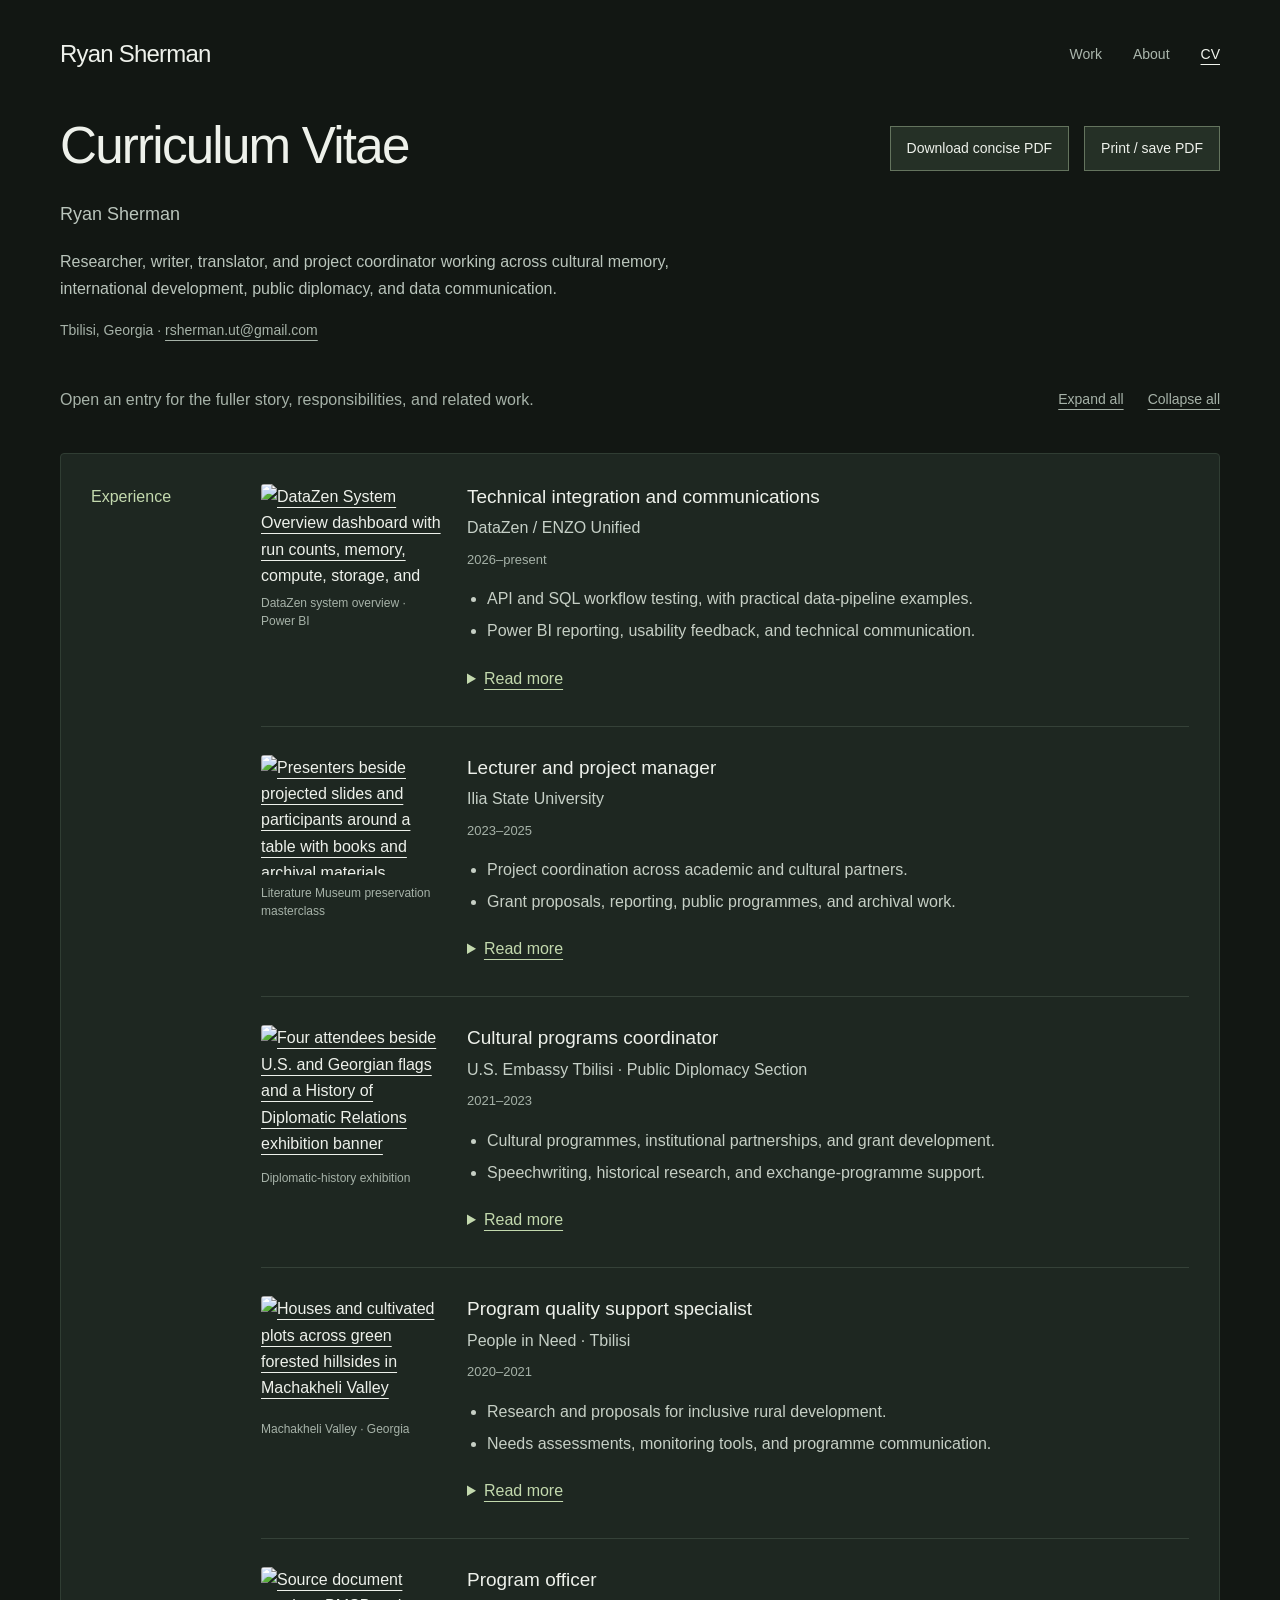
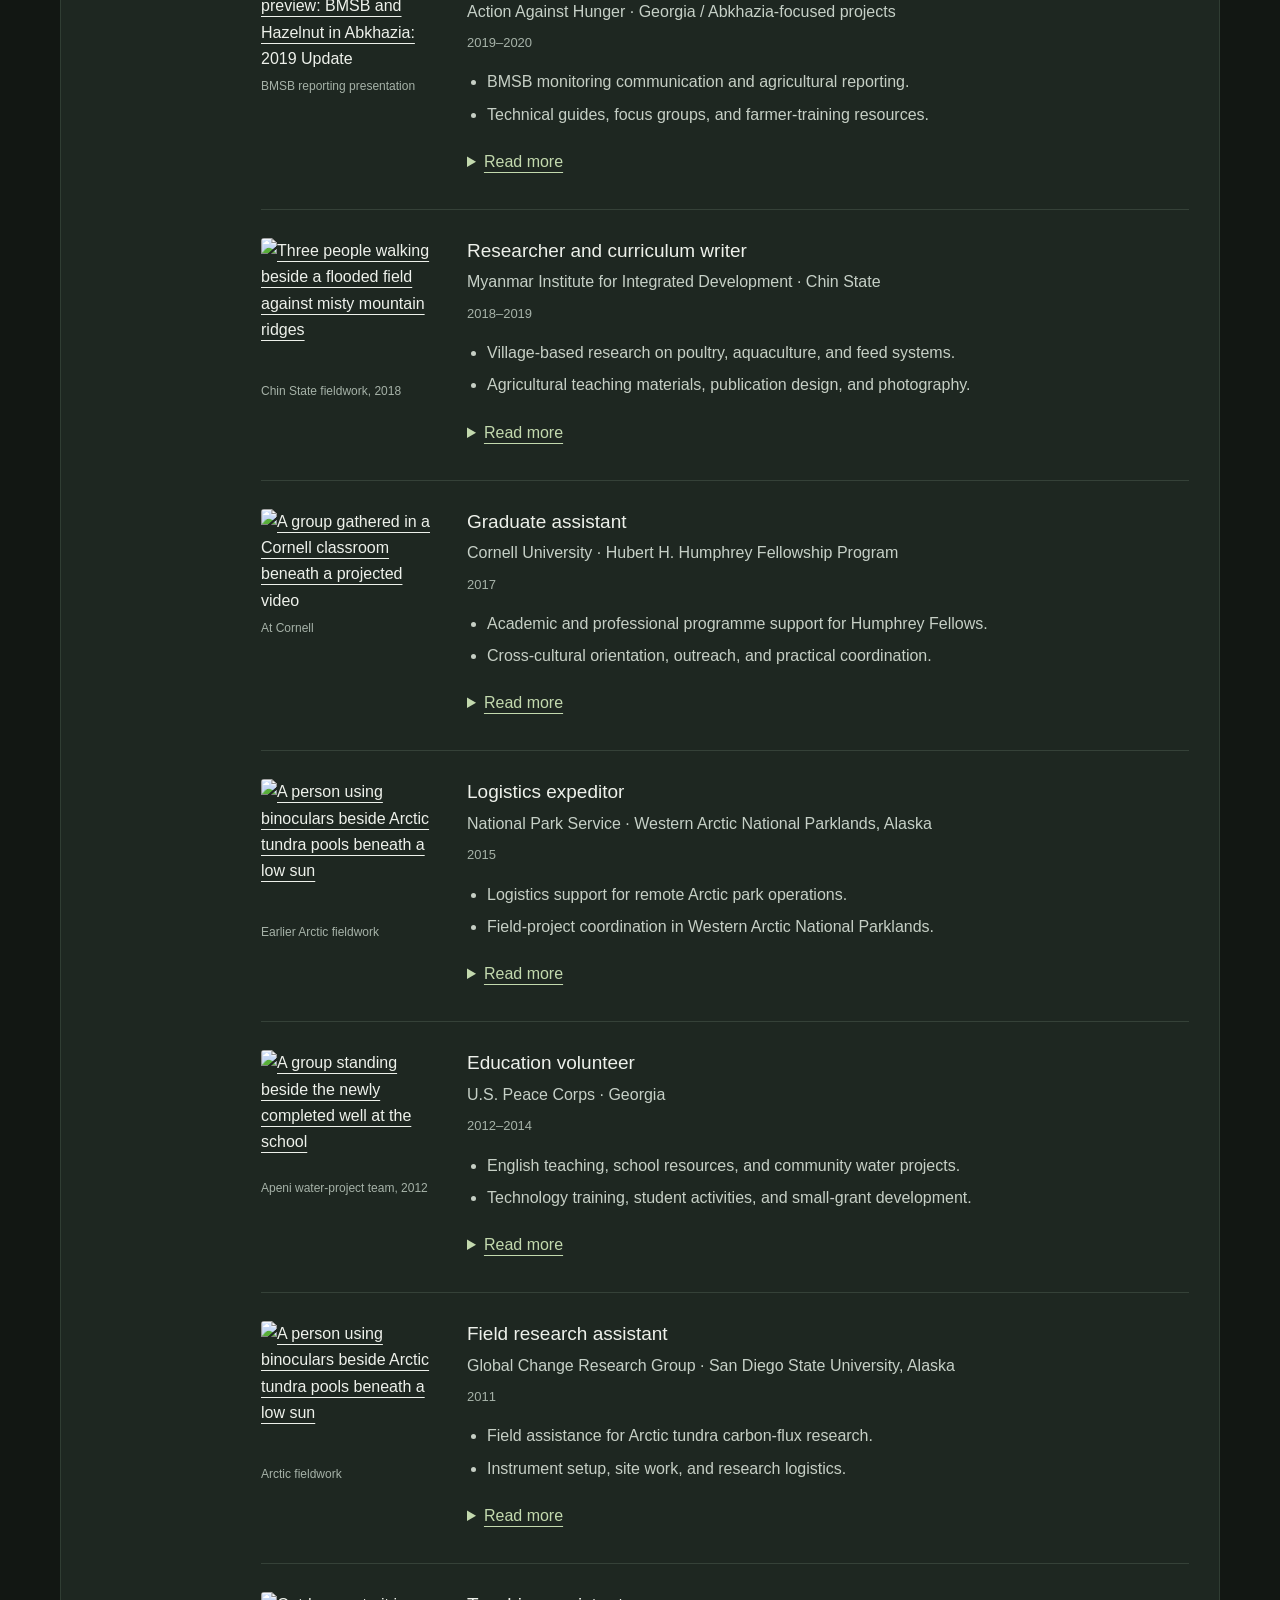
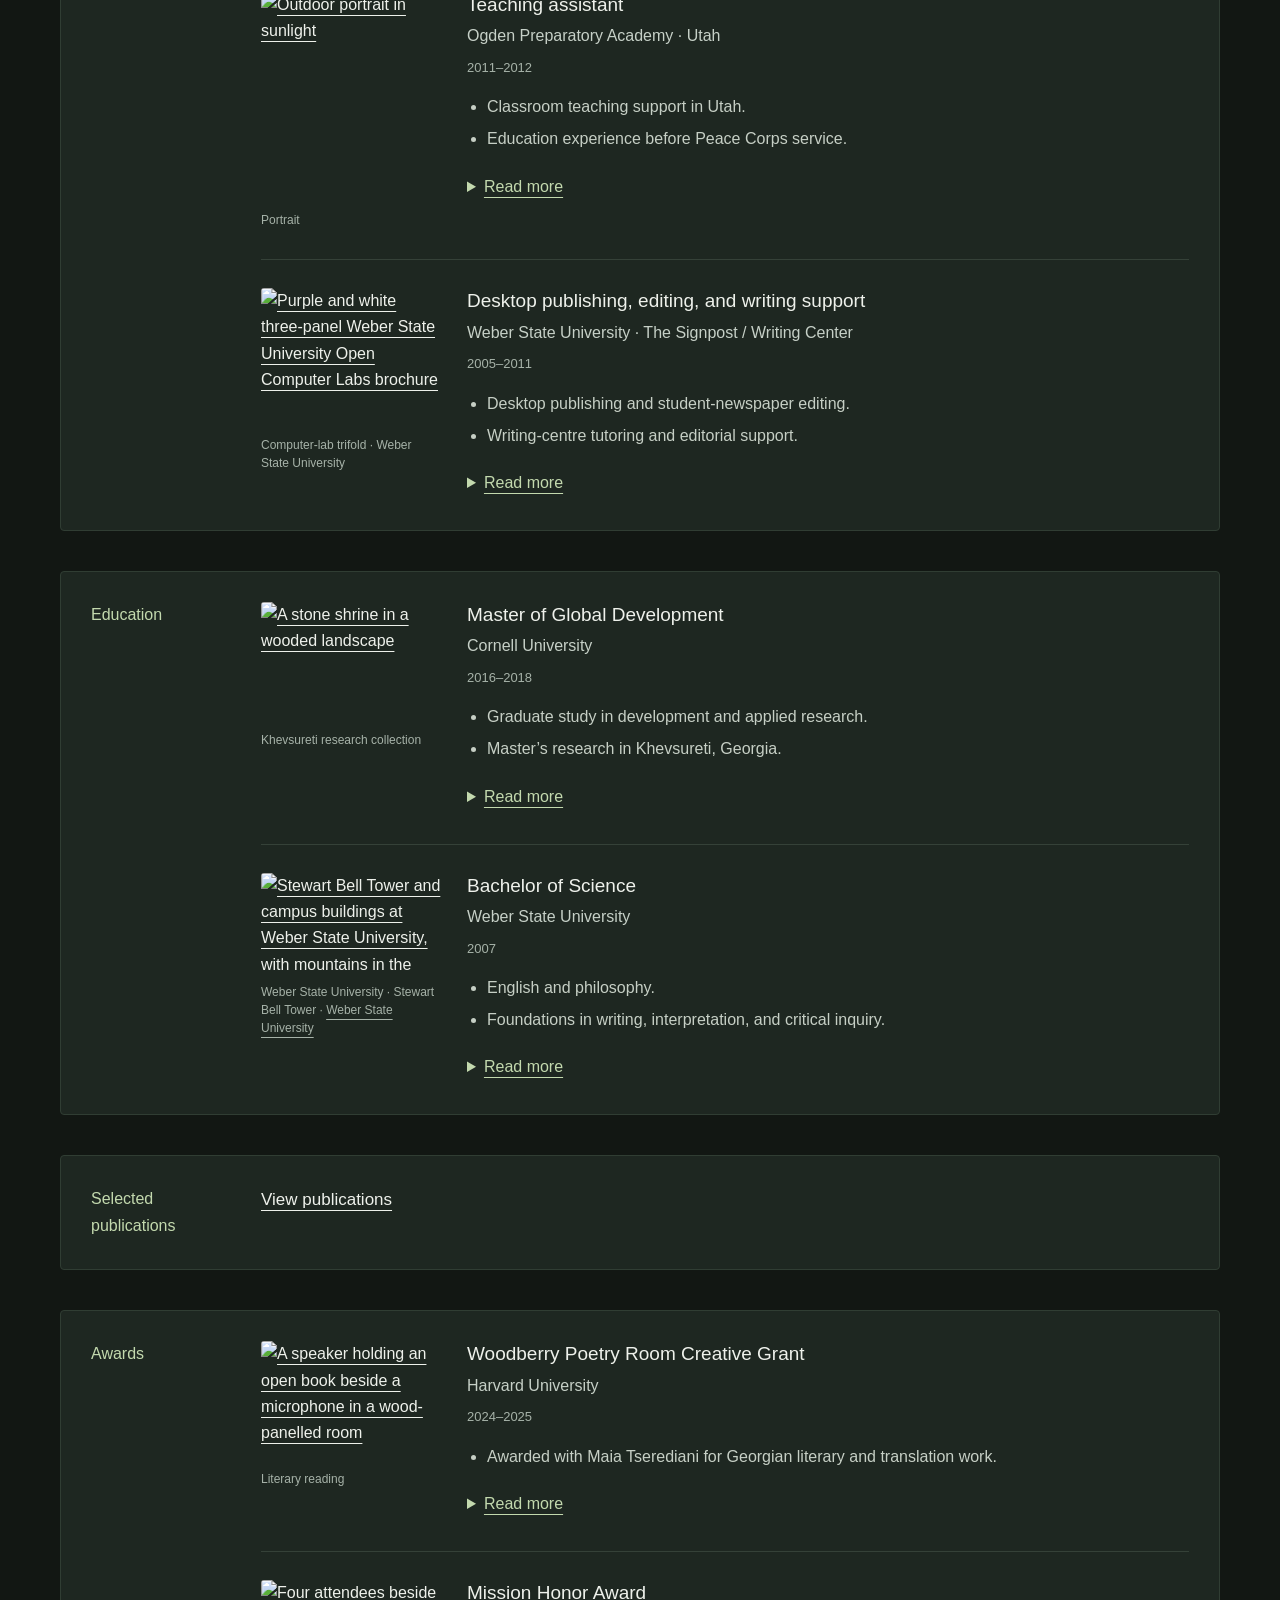
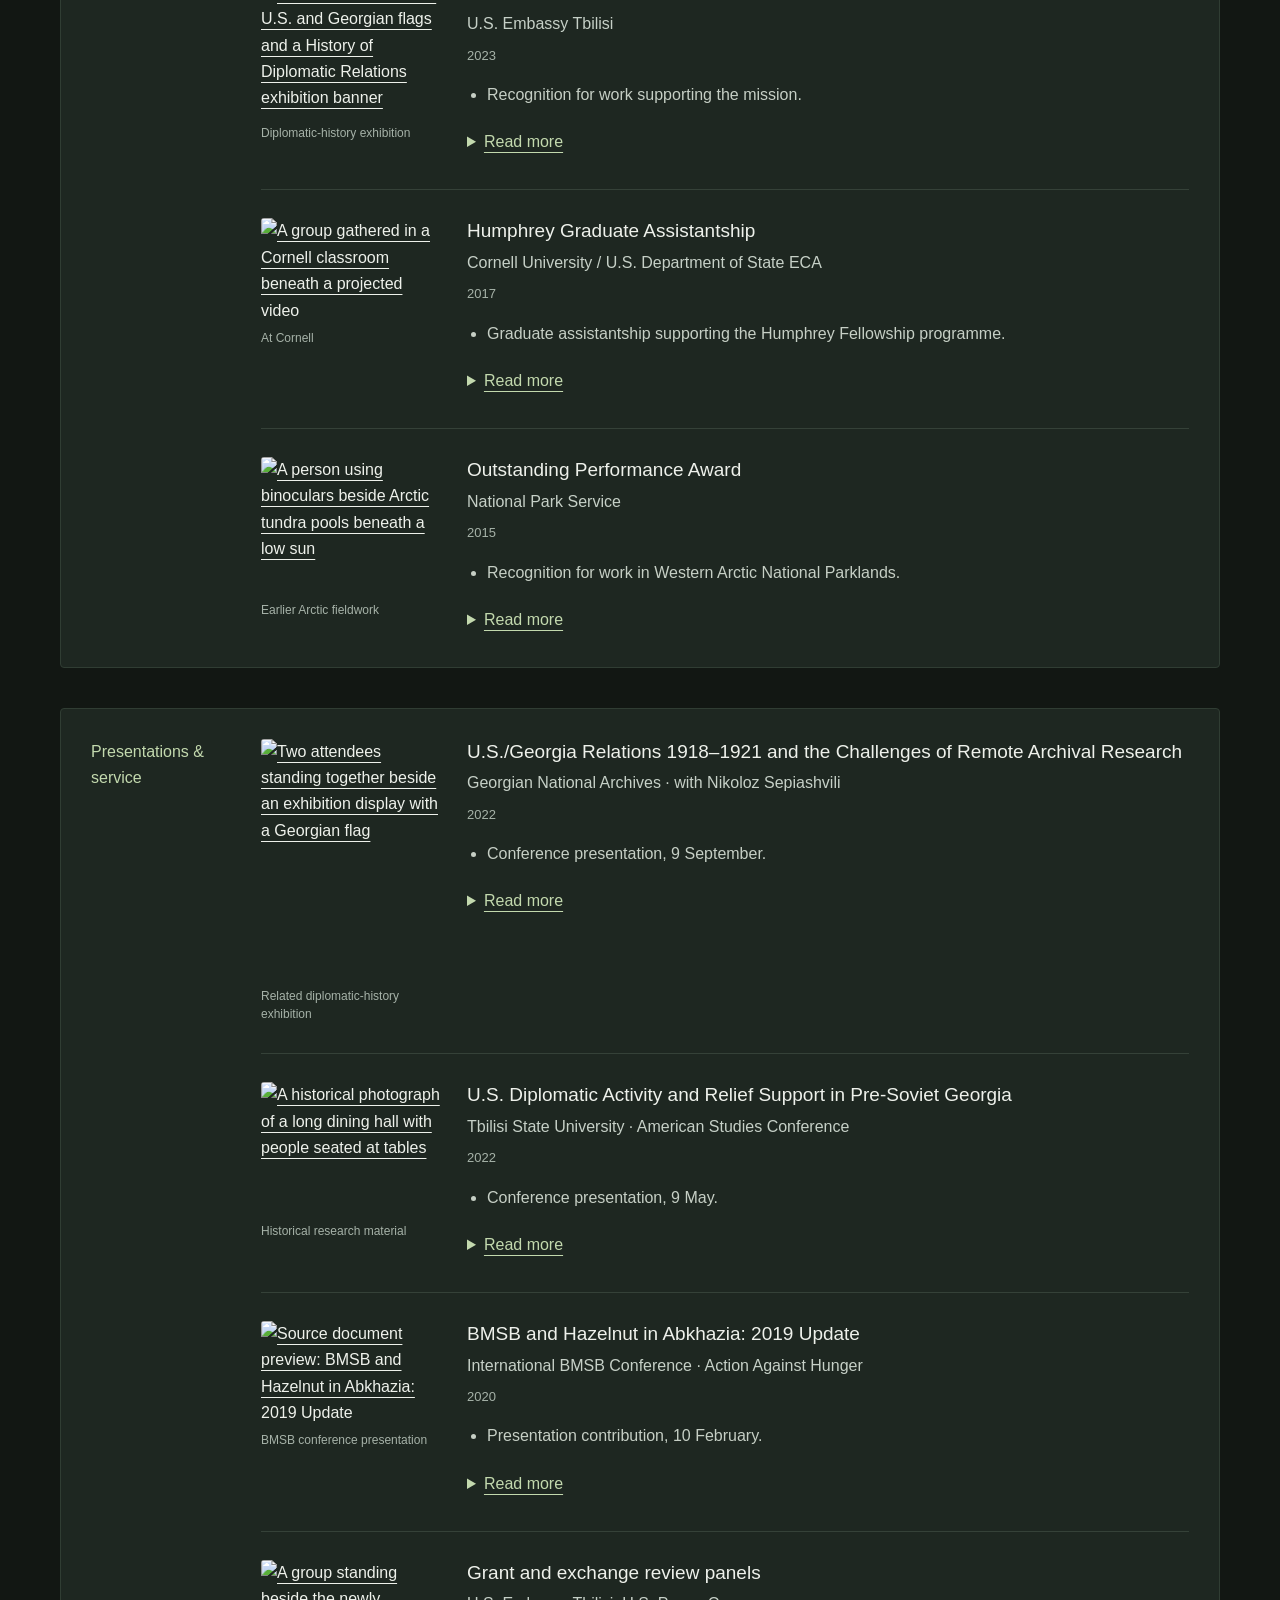
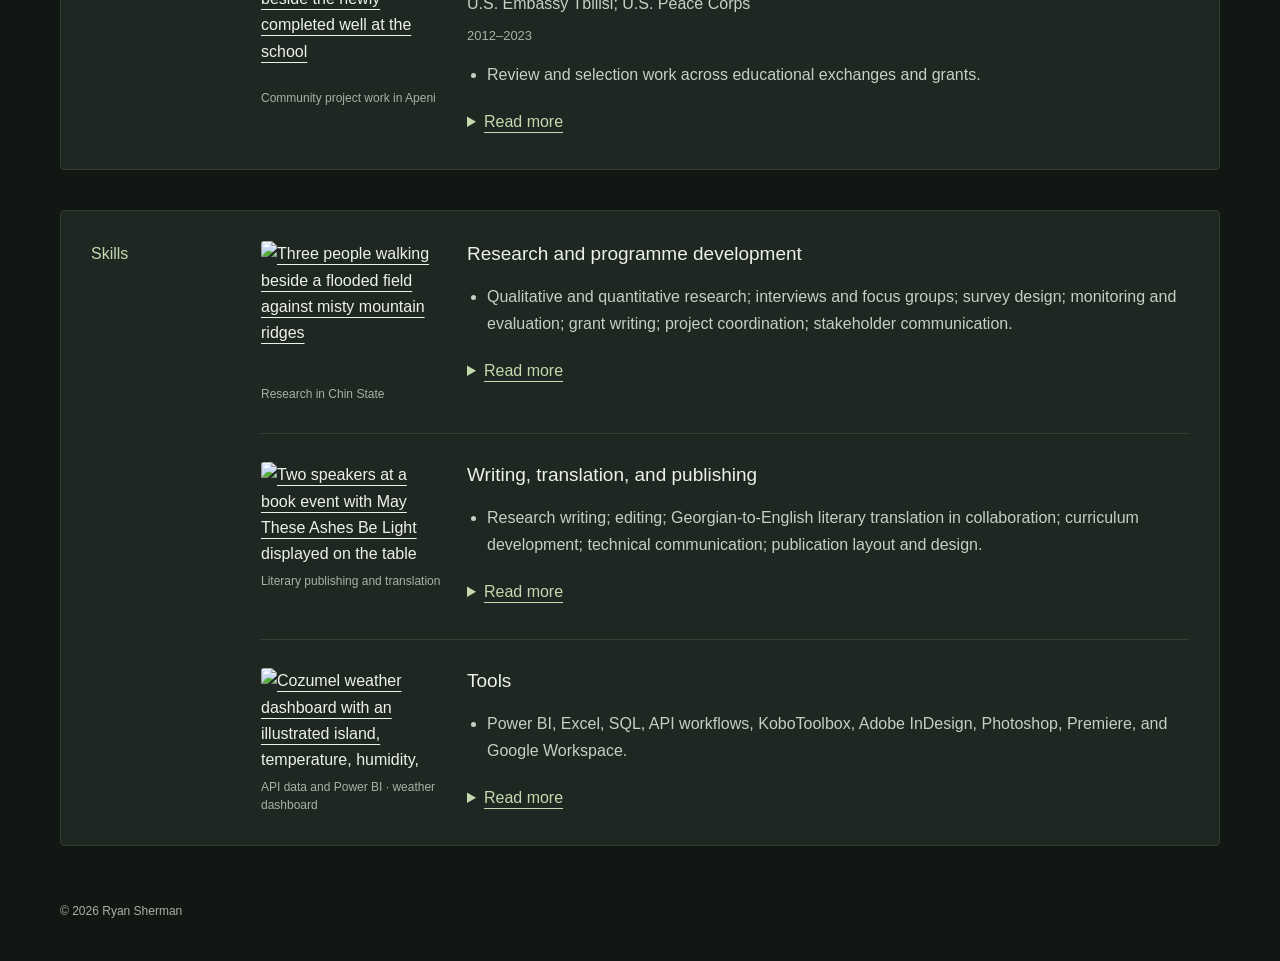
==== cv.html @ eade0110 "Publish Ryan Sherman portfolio pages" ====
<!doctype html>
<html lang="en">
<head>
  <meta charset="utf-8">
  <meta name="viewport" content="width=device-width, initial-scale=1">
  <meta name="description" content="Ryan Sherman — research, writing, translation, and projects across Alaska, Myanmar, and Georgia.">
  <meta name="theme-color" content="#121713">
  <title>CV — Ryan Sherman</title>
  <link rel="icon" href="assets/favicon.svg" type="image/svg+xml">
  <link rel="stylesheet" href="styles.css">
  <link rel="stylesheet" href="theme.css">
  <script defer src="content.js"></script>
  <script defer src="render.js"></script>
  <script defer src="cards.js"></script>
  <script defer src="app.js"></script>
</head>
<body data-page="cv">
  <a href="#main" class="skip-link">Skip to content</a>
  <header class="site-header shell">
    <a href="index.html" class="site-name" data-name>Ryan Sherman</a>
    <nav class="site-nav" aria-label="Main navigation">
      <a href="index.html" data-nav="work">Work</a>
      <a href="about.html" data-nav="about">About</a>
      <a href="cv.html" data-nav="cv" aria-current="page">CV</a>
    </nav>
  </header>
  <main id="main" class="shell" tabindex="-1"><div class="cv-heading"><header class="page-head"><h1>Curriculum Vitae</h1><p class="page-intro">Ryan Sherman</p><p class="cv-summary">Researcher, writer, translator, and project coordinator working across cultural memory, international development, public diplomacy, and data communication.</p><div class="cv-contact">Tbilisi, Georgia · <a href="mailto:rsherman.ut@gmail.com">rsherman.ut@gmail.com</a></div></header><div class="cv-actions"><a href="files/ryan-sherman-cv.pdf" download class="outline-button">Download concise PDF</a><button type="button" class="outline-button" data-print>Print / save PDF</button></div></div><div class="cv-explore-tools"><p>Open an entry for the fuller story, responsibilities, and related work.</p><div class="text-links"><button type="button" class="plain-button" data-cv-expand>Expand all</button><button type="button" class="plain-button" data-cv-collapse>Collapse all</button></div><span class="sr-only" id="cv-expansion-status" role="status"></span></div><div class="cv-content"><section class="cv-section"><h2>Experience</h2><div><article class="cv-entry cv-entry-illustrated"><figure class="cv-entry-media"><a href="assets/photos/datazen-system-overview-1600.jpg" target="_blank" rel="noopener noreferrer" aria-label="View image: DataZen System Overview dashboard with run counts, memory, compute, storage, and pipeline performance"><img src="assets/photos/datazen-system-overview-1600.jpg" srcset="assets/photos/datazen-system-overview-640.jpg 640w, assets/photos/datazen-system-overview-1600.jpg 1600w" sizes="(max-width: 640px) 96px, 180px" alt="DataZen System Overview dashboard with run counts, memory, compute, storage, and pipeline performance" width="1600" height="896" style="object-fit:contain;object-position:50% 50%" loading="lazy" decoding="async"></a><figcaption>DataZen system overview · Power BI</figcaption></figure><div class="cv-entry-copy"><h3>Technical integration and communications</h3><p class="cv-organization">DataZen / ENZO Unified</p><p class="cv-period">2026–present</p><ul class="cv-highlights"><li>API and SQL workflow testing, with practical data-pipeline examples.</li><li>Power BI reporting, usability feedback, and technical communication.</li></ul><details class="cv-details" id="cv-detail-0-0"><summary><span class="cv-read-more">Read more</span><span class="cv-read-less">Show less</span><span class="sr-only"> about Technical integration and communications at DataZen / ENZO Unified</span></summary><div class="cv-more"><p>I work at DataZen / ENZO Unified on the practical path from public data sources to useful reporting: testing workflows, preparing examples, and explaining how the product behaves.</p><p>My April 2026 work record documents HTTP/API connections, weather and World Bank data, nested JSON responses, SQL tables and views, and importing data into Power BI. A weather-advice example moved raw forecast responses into cleaner tables and user-facing recommendations.</p><p>The work also includes reviewing documentation, recording reproducible usability issues, suggesting beginner examples, and contributing product copy.</p><ul class="cv-detail-points"><li>Public-data API experiments and SQL transformations.</li><li>Documentation review and practical beginner examples.</li><li>Issue reporting, interface feedback, and Power BI design.</li></ul><div class="cv-related"><h4>Related projects</h4><ul><li><a href="project.html?id=datazen-workflows">DataZen workflows and technical communication</a></li></ul></div></div></details></div></article><article class="cv-entry cv-entry-illustrated"><figure class="cv-entry-media"><a href="assets/photos/work/litmuseum-masterclass-presentation-1600.jpg" target="_blank" rel="noopener noreferrer" aria-label="View image: Presenters beside projected slides and participants around a table with books and archival materials"><img src="assets/photos/work/litmuseum-masterclass-presentation-1600.jpg" srcset="assets/photos/work/litmuseum-masterclass-presentation-640.jpg 640w, assets/photos/work/litmuseum-masterclass-presentation-1600.jpg 1600w" sizes="(max-width: 640px) 96px, 180px" alt="Presenters beside projected slides and participants around a table with books and archival materials" width="1600" height="1067" style="object-fit:contain;object-position:50% 50%" loading="lazy" decoding="async"></a><figcaption>Literature Museum preservation masterclass</figcaption></figure><div class="cv-entry-copy"><h3>Lecturer and project manager</h3><p class="cv-organization">Ilia State University</p><p class="cv-period">2023–2025</p><ul class="cv-highlights"><li>Project coordination across academic and cultural partners.</li><li>Grant proposals, reporting, public programmes, and archival work.</li></ul><details class="cv-details" id="cv-detail-0-1"><summary><span class="cv-read-more">Read more</span><span class="cv-read-less">Show less</span><span class="sr-only"> about Lecturer and project manager at Ilia State University</span></summary><div class="cv-more"><p>My 2023–2025 project work at Ilia State University brought together research, cultural memory, and partnerships with Georgian organisations and Harvard University’s Davis Center.</p><p>I developed proposals, coordinated work with partners, and contributed to the Memory Project’s reporting. The November 2024 midterm narrative report names me among the reporting team alongside university colleagues.</p><p>In July 2024, I drafted a funding-reallocation statement and worked with Hans Gutbrod on the budget for a Wikimedia heritage component. My contribution supported the component’s development and planning, including a proposed curriculum and workshops.</p><p>A separate Blue Horns manuscript-preservation pilot combined condition assessment, archival storage, bilingual inventory work, training, and public engagement. Its completed work is kept distinct from the subsequent MEAP proposal, which was not funded.</p><ul class="cv-detail-points"><li>Proposal development and coordination across partners.</li><li>Narrative reporting and adaptation of project components.</li><li>Wikimedia heritage planning, lectures, and public programmes.</li></ul><div class="cv-related"><h4>Related projects</h4><ul><li><a href="project.html?id=memory-project">The Memory Project</a></li><li><a href="project.html?id=blue-horns-preservation">Preserving the Blue Horns manuscript collection</a></li><li><a href="project.html?id=literature-museum-meap">Digitizing Georgian Literature Museum collections</a></li><li><a href="project.html?id=counter-archives">Counter-Archives: private family histories</a></li></ul></div><div class="cv-related"><h4>Reports and resources</h4><ul><li><span class="document-link"><a href="https://docs.google.com/document/d/1NCUhgyvCrEJgN0Z-7CtNJVNEPZkeBtSJAEWpLgILNs4/edit" target="_blank" rel="noopener noreferrer">Blue Horns Manuscript Preservation Pilot — Project Closeout Report</a><span class="link-access">Drive access may be required</span></span></li></ul></div></div></details></div></article><article class="cv-entry cv-entry-illustrated"><figure class="cv-entry-media"><a href="assets/photos/work/archives-exhibition-group-1600.jpg" target="_blank" rel="noopener noreferrer" aria-label="View image: Four attendees beside U.S. and Georgian flags and a History of Diplomatic Relations exhibition banner"><img src="assets/photos/work/archives-exhibition-group-1600.jpg" srcset="assets/photos/work/archives-exhibition-group-640.jpg 640w, assets/photos/work/archives-exhibition-group-1600.jpg 1600w" sizes="(max-width: 640px) 96px, 180px" alt="Four attendees beside U.S. and Georgian flags and a History of Diplomatic Relations exhibition banner" width="1600" height="1200" style="object-fit:contain;object-position:50% 50%" loading="lazy" decoding="async"></a><figcaption>Diplomatic-history exhibition</figcaption></figure><div class="cv-entry-copy"><h3>Cultural programs coordinator</h3><p class="cv-organization">U.S. Embassy Tbilisi · Public Diplomacy Section</p><p class="cv-period">2021–2023</p><ul class="cv-highlights"><li>Cultural programmes, institutional partnerships, and grant development.</li><li>Speechwriting, historical research, and exchange-programme support.</li></ul><details class="cv-details" id="cv-detail-0-2"><summary><span class="cv-read-more">Read more</span><span class="cv-read-less">Show less</span><span class="sr-only"> about Cultural programs coordinator at U.S. Embassy Tbilisi · Public Diplomacy Section</span></summary><div class="cv-more"><p>At the U.S. Embassy’s Public Diplomacy Section in Tbilisi, I coordinated cultural and educational programmes, prepared proposals and budgets, and worked with Embassy colleagues and Georgian partners.</p><p>I wrote the grant for the Museum of Repressed Writers at Writers’ House, contributed to its programme development, and drafted remarks for its opening. My National Archives work included research, English text editing, and a co-authored exhibition-book preface on U.S.–Georgia relations, alongside conference and exhibition-related writing.</p><p>The portfolio records ten occasions for which I drafted remarks for ambassadors, cultural attachés, or the deputy chief of mission. I also supported educational exchanges and served on grant and fellowship review panels.</p><ul class="cv-detail-points"><li>Fulbright, Humphrey, SUSI, UGRAD, and YTILI programme support.</li><li>Cultural grants and educational exchange selection panels.</li><li>Event briefs, public remarks, partner coordination, and programme monitoring.</li></ul><div class="cv-related"><h4>Related projects</h4><ul><li><a href="project.html?id=repressed-writers-museum">Museum of Repressed Writers</a></li><li><a href="project.html?id=us-georgia-history">National Archives: U.S.–Georgia history and exhibitions</a></li><li><a href="project.html?id=national-museum-dscc">Georgian National Museum: Digital South Caucasus Collection</a></li><li><a href="project.html?id=embassy-cultural-events">Cultural programmes and embassy events</a></li><li><a href="project.html?id=american-days">American Days</a></li><li><a href="project.html?id=zaira-residency">Zaira Arsenishvili Screenwriters’ Residency</a></li></ul></div><div class="cv-related"><h4>Reports and resources</h4><ul><li><a href="assets/documents/georgia-united-states-diplomatic-relations-2022.pdf">Georgia and United States: A History of Diplomatic Relations — Preface</a></li></ul></div><div class="text-links"><a href="projects.html?group=speechwriting">Browse speechwriting</a></div></div></details></div></article><article class="cv-entry cv-entry-illustrated"><figure class="cv-entry-media"><a href="assets/photos/work/machakheli-valley-1600.jpg" target="_blank" rel="noopener noreferrer" aria-label="View image: Houses and cultivated plots across green forested hillsides in Machakheli Valley"><img src="assets/photos/work/machakheli-valley-1600.jpg" srcset="assets/photos/work/machakheli-valley-640.jpg 640w, assets/photos/work/machakheli-valley-1600.jpg 1295w" sizes="(max-width: 640px) 96px, 180px" alt="Houses and cultivated plots across green forested hillsides in Machakheli Valley" width="1295" height="830" style="object-fit:cover;object-position:50% 50%" loading="lazy" decoding="async"></a><figcaption>Machakheli Valley · Georgia</figcaption></figure><div class="cv-entry-copy"><h3>Program quality support specialist</h3><p class="cv-organization">People in Need · Tbilisi</p><p class="cv-period">2020–2021</p><ul class="cv-highlights"><li>Research and proposals for inclusive rural development.</li><li>Needs assessments, monitoring tools, and programme communication.</li></ul><details class="cv-details" id="cv-detail-0-3"><summary><span class="cv-read-more">Read more</span><span class="cv-read-less">Show less</span><span class="sr-only"> about Program quality support specialist at People in Need · Tbilisi</span></summary><div class="cv-more"><p>At People in Need, I worked on programme quality: connecting research, evidence, monitoring, and communication with the development of fundable project proposals.</p><p>My proposal work covered rural development and market access, labour rights and evidence-based advocacy, and youth creativity and critical thinking.</p><p>I also prepared an assessment of tourism potential in Machakheli Valley, Upper Adjara.</p><div class="cv-related"><h4>Related projects</h4><ul><li><a href="project.html?id=labor-rights-proposal">Technology and evidence-based advocacy for labor rights</a></li><li><a href="project.html?id=honey-market-proposal">Market Pathways for Honey</a></li><li><a href="project.html?id=open-minds-proposal">The Open Minds Project</a></li><li><a href="project.html?id=machakheli-tourism">Tourism potential in Machakheli Valley</a></li></ul></div><div class="cv-related"><h4>Reports and resources</h4><ul><li><a href="research-reports.html">Tourism Potentials in Machakheli Valley, Upper Adjara</a></li></ul></div></div></details></div></article><article class="cv-entry cv-entry-illustrated"><figure class="cv-entry-media"><a href="assets/previews/bmsb-update.jpg" target="_blank" rel="noopener noreferrer" aria-label="View image: Source document preview: BMSB and Hazelnut in Abkhazia: 2019 Update"><img src="assets/previews/bmsb-update.jpg" alt="Source document preview: BMSB and Hazelnut in Abkhazia: 2019 Update" width="720" height="405" style="object-fit:contain;object-position:50% 50%" loading="lazy" decoding="async"></a><figcaption>BMSB reporting presentation</figcaption></figure><div class="cv-entry-copy"><h3>Program officer</h3><p class="cv-organization">Action Against Hunger · Georgia / Abkhazia-focused projects</p><p class="cv-period">2019–2020</p><ul class="cv-highlights"><li>BMSB monitoring communication and agricultural reporting.</li><li>Technical guides, focus groups, and farmer-training resources.</li></ul><details class="cv-details" id="cv-detail-0-4"><summary><span class="cv-read-more">Read more</span><span class="cv-read-less">Show less</span><span class="sr-only"> about Program officer at Action Against Hunger · Georgia / Abkhazia-focused projects</span></summary><div class="cv-more"><p>My Action Against Hunger work focused on agricultural capacity building in Abkhazia, including plant protection, livestock management, and the communication of practical research to farmers and partner institutions.</p><p>The BMSB monitoring presentation covers 2019 results from 101 orchards across five districts, with maps and integrated pest-management strategies. I contributed to its reporting and presentation and co-authored the pest and disease guide.</p><p>I was the main author of the cattle-management guide and produced layout and graphics. I also contributed to research on agricultural training centres and wrote the recovered environmental-report draft, which is identified as a draft rather than an approved final report.</p><div class="cv-related"><h4>Related projects</h4><ul><li><a href="project.html?id=abkhazia-agriculture">BMSB reporting, plant protection, and agricultural training in Abkhazia</a></li><li><a href="project.html?id=cattle-management-booklet">Cattle Management in Abkhazia: An Introductory Guide</a></li><li><a href="project.html?id=pest-disease-booklet">Pests and Diseases in Abkhazia</a></li></ul></div><div class="cv-related"><h4>Reports and resources</h4><ul><li><span class="document-link"><a href="https://drive.google.com/file/d/10DGB-L4unoaRv9XMubZtf6dURXlplRm-/view?usp=drivesdk" target="_blank" rel="noopener noreferrer">BMSB and Hazelnut in Abkhazia: 2019 Update</a><span class="link-access">Drive access may be required</span></span></li><li><a href="assets/documents/abkhazia-environmental-report-2020-revised.pdf">Environmental Report: Promoting Integrated Approaches to Animal Health and Plant Protection in Abkhazia</a></li><li><span class="document-link"><a href="https://drive.google.com/file/d/1qGkQpYtcf3_OnRWgJ2DC_SBHOmWPwmG3/view?usp=drivesdk" target="_blank" rel="noopener noreferrer">Agricultural Training Centers Relevancy Report</a><span class="link-access">Drive access may be required</span></span></li><li><span class="document-link"><a href="https://drive.google.com/file/d/1ckiss05dumXSDJkZD5432QiMff8PkECe/view?usp=drivesdk" target="_blank" rel="noopener noreferrer">Cattle Management in Abkhazia: An Introductory Guide</a><span class="link-access">Drive access may be required</span></span></li><li><span class="document-link"><a href="https://drive.google.com/file/d/11pcuZneL5LS9D-ikMuH-eI7WR0yqNGbc/view?usp=drivesdk" target="_blank" rel="noopener noreferrer">Pests and Diseases in Abkhazia</a><span class="link-access">Drive access may be required</span></span></li></ul></div></div></details></div></article><article class="cv-entry cv-entry-illustrated"><figure class="cv-entry-media"><a href="assets/photos/work/chin-fieldwork-walk-1600.jpg" target="_blank" rel="noopener noreferrer" aria-label="View image: Three people walking beside a flooded field against misty mountain ridges"><img src="assets/photos/work/chin-fieldwork-walk-1600.jpg" srcset="assets/photos/work/chin-fieldwork-walk-640.jpg 640w, assets/photos/work/chin-fieldwork-walk-1600.jpg 1600w" sizes="(max-width: 640px) 96px, 180px" alt="Three people walking beside a flooded field against misty mountain ridges" width="1600" height="1200" style="object-fit:contain;object-position:50% 50%" loading="lazy" decoding="async"></a><figcaption>Chin State fieldwork, 2018</figcaption></figure><div class="cv-entry-copy"><h3>Researcher and curriculum writer</h3><p class="cv-organization">Myanmar Institute for Integrated Development · Chin State</p><p class="cv-period">2018–2019</p><ul class="cv-highlights"><li>Village-based research on poultry, aquaculture, and feed systems.</li><li>Agricultural teaching materials, publication design, and photography.</li></ul><details class="cv-details" id="cv-detail-0-5"><summary><span class="cv-read-more">Read more</span><span class="cv-read-less">Show less</span><span class="sr-only"> about Researcher and curriculum writer at Myanmar Institute for Integrated Development · Chin State</span></summary><div class="cv-more"><p>In Chin State, Myanmar, I worked on applied agricultural research connecting household livelihoods, available feed resources, and the practical constraints faced by small-scale poultry and aquaculture producers.</p><p>The work included survey and data-collection design, field visits with local colleagues, research synthesis, and report writing. The sustainable-feed report sets out recommendations for feed supply, market pathways, integrated farming, and targeted training.</p><p>I co-authored the nutrition-sensitive upland agriculture guide with Alexander Fenwick and contributed publication layout and design. The related project galleries include photographs from my 2018 fieldwork.</p><div class="cv-related"><h4>Related projects</h4><ul><li><a href="project.html?id=chin-state-feed">Sustainable feed in rural Chin State</a></li><li><a href="project.html?id=myanmar-uplands-curriculum">Nutrition-sensitive agriculture for Myanmar’s uplands</a></li></ul></div><div class="cv-related"><h4>Reports and resources</h4><ul><li><span class="document-link"><a href="https://drive.google.com/file/d/1yRraBHaxBIxENAqFe_2f5ezmVHPdSnCJ/view?usp=drivesdk" target="_blank" rel="noopener noreferrer">Sustainable Feed for Poultry Production and Aquaculture in Hakha Township, Chin State, Myanmar</a><span class="link-access">Drive access may be required</span></span></li><li><span class="document-link"><a href="https://drive.google.com/file/d/1nRJXZQ8yeWzKjR5c3eyI8eNW5AITboGV/view?usp=drivesdk" target="_blank" rel="noopener noreferrer">Nutrition-Sensitive Agricultural Extension in Myanmar Uplands</a><span class="link-access">Drive access may be required</span></span></li></ul></div><div class="cv-related"><h4>Publication details</h4><ul><li><a href="https://www.cornellpolicyreview.com/poultry-aquaculture-in-chin-state/" target="_blank" rel="noopener noreferrer">Sustainable Market Pathways for Feed in Upland Poultry Production and Aquaculture in Rural Chin State, Myanmar</a></li></ul></div></div></details></div></article><article class="cv-entry cv-entry-illustrated"><figure class="cv-entry-media"><a href="assets/photos/work/cornell-group-1600.jpg" target="_blank" rel="noopener noreferrer" aria-label="View image: A group gathered in a Cornell classroom beneath a projected video"><img src="assets/photos/work/cornell-group-1600.jpg" srcset="assets/photos/work/cornell-group-640.jpg 640w, assets/photos/work/cornell-group-1600.jpg 852w" sizes="(max-width: 640px) 96px, 180px" alt="A group gathered in a Cornell classroom beneath a projected video" width="852" height="480" style="object-fit:contain;object-position:50% 50%" loading="lazy" decoding="async"></a><figcaption>At Cornell</figcaption></figure><div class="cv-entry-copy"><h3>Graduate assistant</h3><p class="cv-organization">Cornell University · Hubert H. Humphrey Fellowship Program</p><p class="cv-period">2017</p><ul class="cv-highlights"><li>Academic and professional programme support for Humphrey Fellows.</li><li>Cross-cultural orientation, outreach, and practical coordination.</li></ul><details class="cv-details" id="cv-detail-0-6"><summary><span class="cv-read-more">Read more</span><span class="cv-read-less">Show less</span><span class="sr-only"> about Graduate assistant at Cornell University · Hubert H. Humphrey Fellowship Program</span></summary><div class="cv-more"><p>As a graduate assistant at Cornell, I supported mid-career professionals participating in the Hubert H. Humphrey Fellowship Program.</p><p>My work included practical and logistical support as fellows adjusted to Cornell, outreach for programme activities, and help with professional-development planning. The position connected my graduate studies with international education and exchange.</p><div class="cv-related"><h4>Related projects</h4><ul><li><a href="project.html?id=humphrey-fellows">Supporting the Humphrey Fellows at Cornell</a></li></ul></div></div></details></div></article><article class="cv-entry cv-entry-illustrated"><figure class="cv-entry-media"><a href="assets/photos/arctic-fieldwork-1400.jpg" target="_blank" rel="noopener noreferrer" aria-label="View image: A person using binoculars beside Arctic tundra pools beneath a low sun"><img src="assets/photos/arctic-fieldwork-1400.jpg" srcset="assets/photos/arctic-fieldwork-640.jpg 640w, assets/photos/arctic-fieldwork-1400.jpg 1115w" sizes="(max-width: 640px) 96px, 180px" alt="A person using binoculars beside Arctic tundra pools beneath a low sun" width="1115" height="836" style="object-fit:cover;object-position:50% 50%" loading="lazy" decoding="async"></a><figcaption>Earlier Arctic fieldwork</figcaption></figure><div class="cv-entry-copy"><h3>Logistics expeditor</h3><p class="cv-organization">National Park Service · Western Arctic National Parklands, Alaska</p><p class="cv-period">2015</p><ul class="cv-highlights"><li>Logistics support for remote Arctic park operations.</li><li>Field-project coordination in Western Arctic National Parklands.</li></ul><details class="cv-details" id="cv-detail-0-7"><summary><span class="cv-read-more">Read more</span><span class="cv-read-less">Show less</span><span class="sr-only"> about Logistics expeditor at National Park Service · Western Arctic National Parklands, Alaska</span></summary><div class="cv-more"><p>My 2015 National Park Service role supported the logistics of remote operations and field projects in Alaska’s Western Arctic National Parklands.</p><p>This appointment focused on operational and field support. I received an Outstanding Performance Award for this work.</p><div class="cv-related"><h4>Related projects</h4><ul><li><a href="project.html?id=western-arctic-parks">Western Arctic National Parklands</a></li></ul></div></div></details></div></article><article class="cv-entry cv-entry-illustrated"><figure class="cv-entry-media"><a href="assets/photos/work/apeni-project-team-1600.jpg" target="_blank" rel="noopener noreferrer" aria-label="View image: A group standing beside the newly completed well at the school"><img src="assets/photos/work/apeni-project-team-1600.jpg" alt="A group standing beside the newly completed well at the school" width="640" height="427" style="object-fit:contain;object-position:50% 50%" loading="lazy" decoding="async"></a><figcaption>Apeni water-project team, 2012</figcaption></figure><div class="cv-entry-copy"><h3>Education volunteer</h3><p class="cv-organization">U.S. Peace Corps · Georgia</p><p class="cv-period">2012–2014</p><ul class="cv-highlights"><li>English teaching, school resources, and community water projects.</li><li>Technology training, student activities, and small-grant development.</li></ul><details class="cv-details" id="cv-detail-0-8"><summary><span class="cv-read-more">Read more</span><span class="cv-read-less">Show less</span><span class="sr-only"> about Education volunteer at U.S. Peace Corps · Georgia</span></summary><div class="cv-more"><p>I served in Peace Corps Georgia from 2012 to 2014, first in Apeni and then in Kistauri. My Description of Service records classroom teaching alongside Georgian counterparts and activities using games, visual aids, and technology.</p><p>Community projects included the Apeni well and hand-washing facilities and Kistauri’s English resource and technology room. I also helped secure more than 300 books from four international book charities and worked with the school librarian and my counterpart to establish an English-language library section.</p><p>Student work extended beyond regular lessons: an eight-week online philosophy discussion group, a drama club and Fiddler on the Roof production, and student video projects, including a short film about unequal treatment in job interviews.</p><p>On the ICT Committee, I co-created volunteer computer-skills training, helped with a March 2014 technology camp for minority-community youth with Radio NOR in Ninotsminda, maintained volunteer web resources, and co-led presentations on technology in service.</p><p>During my Peace Corps service, I contributed to Teaching Adults English, the 2013 volunteer teaching guide developed by the Peace Corps Georgia ICT Committee.</p><ul class="cv-detail-points"><li>Eight students earned online Introduction to Philosophy certificates, according to the service record.</li><li>Co-led a weekly English discussion with Telavi University’s International Education Office.</li><li>Designed booklets, trifolds, logos, workbook covers, and other volunteer materials.</li></ul><div class="cv-related"><h4>Related projects</h4><ul><li><a href="project.html?id=apeni-wash">Apeni school water and hand-washing project</a></li><li><a href="project.html?id=kistauri-school">Kistauri English cabinet and resource center</a></li><li><a href="project.html?id=adult-english-resource">Teaching Adults English</a></li></ul></div><div class="cv-related"><h4>Reports and resources</h4><ul><li><span class="document-link"><a href="https://drive.google.com/file/d/1EgPcs-s4Xrw5Wa_L52hiVoAWMXmdSAR6/view?usp=drivesdk" target="_blank" rel="noopener noreferrer">Teaching Adults English: TEFL Course Content for Volunteers, Peace Corps Georgia</a><span class="link-access">Drive access may be required</span></span></li></ul></div><div class="cv-related"><h4>Publication details</h4><ul><li><span class="document-link"><a href="https://drive.google.com/file/d/1EgPcs-s4Xrw5Wa_L52hiVoAWMXmdSAR6/view?usp=drivesdk" target="_blank" rel="noopener noreferrer">Teaching Adults English: TEFL Course Content for Volunteers, Peace Corps Georgia</a><span class="link-access">Drive access may be required</span></span></li></ul></div><div class="text-links"><span class="document-link"><a href="https://drive.google.com/file/d/1xjsyghpsASouZcXIdKL4BWzbaM4ATeix/view?usp=drivesdk" target="_blank" rel="noopener noreferrer">Peace Corps technology trifold</a><span class="link-access">Drive access may be required</span></span></div></div></details></div></article><article class="cv-entry cv-entry-illustrated"><figure class="cv-entry-media"><a href="assets/photos/arctic-fieldwork-1400.jpg" target="_blank" rel="noopener noreferrer" aria-label="View image: A person using binoculars beside Arctic tundra pools beneath a low sun"><img src="assets/photos/arctic-fieldwork-1400.jpg" srcset="assets/photos/arctic-fieldwork-640.jpg 640w, assets/photos/arctic-fieldwork-1400.jpg 1115w" sizes="(max-width: 640px) 96px, 180px" alt="A person using binoculars beside Arctic tundra pools beneath a low sun" width="1115" height="836" style="object-fit:cover;object-position:50% 50%" loading="lazy" decoding="async"></a><figcaption>Arctic fieldwork</figcaption></figure><div class="cv-entry-copy"><h3>Field research assistant</h3><p class="cv-organization">Global Change Research Group · San Diego State University, Alaska</p><p class="cv-period">2011</p><ul class="cv-highlights"><li>Field assistance for Arctic tundra carbon-flux research.</li><li>Instrument setup, site work, and research logistics.</li></ul><details class="cv-details" id="cv-detail-0-9"><summary><span class="cv-read-more">Read more</span><span class="cv-read-less">Show less</span><span class="sr-only"> about Field research assistant at Global Change Research Group · San Diego State University, Alaska</span></summary><div class="cv-more"><p>In 2011, I assisted the Global Change Research Group’s Arctic fieldwork in Alaska, supporting instrument installation, site surveys, equipment logistics, and measurements.</p><p>The resulting 2013 Global Change Biology paper acknowledges my field assistance. It is presented as a research contribution, not as an authored publication.</p><div class="cv-related"><h4>Related projects</h4><ul><li><a href="project.html?id=arctic-methane">Arctic methane and carbon-flux fieldwork</a></li></ul></div></div></details></div></article><article class="cv-entry cv-entry-illustrated"><figure class="cv-entry-media"><a href="assets/photos/work/outdoor-portrait-1600.jpg" target="_blank" rel="noopener noreferrer" aria-label="View image: Outdoor portrait in sunlight"><img src="assets/photos/work/outdoor-portrait-1600.jpg" srcset="assets/photos/work/outdoor-portrait-640.jpg 548w, assets/photos/work/outdoor-portrait-1600.jpg 1250w" sizes="(max-width: 640px) 96px, 180px" alt="Outdoor portrait in sunlight" width="1250" height="1461" style="object-fit:contain;object-position:50% 50%" loading="lazy" decoding="async"></a><figcaption>Portrait</figcaption></figure><div class="cv-entry-copy"><h3>Teaching assistant</h3><p class="cv-organization">Ogden Preparatory Academy · Utah</p><p class="cv-period">2011–2012</p><ul class="cv-highlights"><li>Classroom teaching support in Utah.</li><li>Education experience before Peace Corps service.</li></ul><details class="cv-details" id="cv-detail-0-10"><summary><span class="cv-read-more">Read more</span><span class="cv-read-less">Show less</span><span class="sr-only"> about Teaching assistant at Ogden Preparatory Academy · Utah</span></summary><div class="cv-more"><p>I worked as a teaching assistant at Ogden Preparatory Academy in Utah during 2011–2012.</p><p>This role forms part of my early education background before my teaching and community work with Peace Corps Georgia.</p></div></details></div></article><article class="cv-entry cv-entry-illustrated"><figure class="cv-entry-media"><a href="assets/photos/work/weber-labs-trifold-1600.jpg" target="_blank" rel="noopener noreferrer" aria-label="View image: Purple and white three-panel Weber State University Open Computer Labs brochure"><img src="assets/photos/work/weber-labs-trifold-1600.jpg" srcset="assets/photos/work/weber-labs-trifold-640.jpg 640w, assets/photos/work/weber-labs-trifold-1600.jpg 1100w" sizes="(max-width: 640px) 96px, 180px" alt="Purple and white three-panel Weber State University Open Computer Labs brochure" width="1100" height="850" style="object-fit:cover;object-position:50% 50%" loading="lazy" decoding="async"></a><figcaption>Computer-lab trifold · Weber State University</figcaption></figure><div class="cv-entry-copy"><h3>Desktop publishing, editing, and writing support</h3><p class="cv-organization">Weber State University · The Signpost / Writing Center</p><p class="cv-period">2005–2011</p><ul class="cv-highlights"><li>Desktop publishing and student-newspaper editing.</li><li>Writing-centre tutoring and editorial support.</li></ul><details class="cv-details" id="cv-detail-0-11"><summary><span class="cv-read-more">Read more</span><span class="cv-read-less">Show less</span><span class="sr-only"> about Desktop publishing, editing, and writing support at Weber State University · The Signpost / Writing Center</span></summary><div class="cv-more"><p>My early work at Weber State University combined three roles: writing tutor at the Writing Center from 2005–2008, assistant news editor at The Signpost from 2006–2009, and desktop publishing work from 2010–2011.</p><p>These roles established the writing, editing, tutoring, and visual-presentation background that later carried into technical guides, curriculum materials, research, and literary publishing.</p><p>My design samples include three-panel brochures for Weber State University’s Open Computer Labs and its software resources.</p><div class="text-links"><span class="document-link"><a href="https://drive.google.com/file/d/1Vthcw4Lwe8pRStrzPSUmvt-8DLuU4dXq/view?usp=drivesdk" target="_blank" rel="noopener noreferrer">Open Computer Labs trifold</a><span class="link-access">Drive access may be required</span></span><span class="document-link"><a href="https://drive.google.com/file/d/1d1woMDEm9lYdW5W_Qyh4rvaOov3ePUiy/view?usp=drivesdk" target="_blank" rel="noopener noreferrer">Computer-lab software trifold</a><span class="link-access">Drive access may be required</span></span></div></div></details></div></article></div></section><section class="cv-section"><h2>Education</h2><div><article class="cv-entry cv-entry-illustrated"><figure class="cv-entry-media"><a href="assets/photos/work/amgha-shrine-1600.jpg" target="_blank" rel="noopener noreferrer" aria-label="View image: A stone shrine in a wooded landscape"><img src="assets/photos/work/amgha-shrine-1600.jpg" srcset="assets/photos/work/amgha-shrine-640.jpg 640w, assets/photos/work/amgha-shrine-1600.jpg 1600w" sizes="(max-width: 640px) 96px, 180px" alt="A stone shrine in a wooded landscape" width="1600" height="1067" style="object-fit:contain;object-position:50% 50%" loading="lazy" decoding="async"></a><figcaption>Khevsureti research collection</figcaption></figure><div class="cv-entry-copy"><h3>Master of Global Development</h3><p class="cv-organization">Cornell University</p><p class="cv-period">2016–2018</p><ul class="cv-highlights"><li>Graduate study in development and applied research.</li><li>Master’s research in Khevsureti, Georgia.</li></ul><details class="cv-details" id="cv-detail-1-0"><summary><span class="cv-read-more">Read more</span><span class="cv-read-less">Show less</span><span class="sr-only"> about Master of Global Development at Cornell University</span></summary><div class="cv-more"><p>Research on rural development, tourism, and cultural-resource management in Khevsureti, Georgia.</p><p>My research examined local perspectives on tourism, livelihoods, and the protection of natural and cultural resources. The portfolio connects the full thesis with fieldwork photographs and later geographic and historical visualisation work.</p><div class="cv-related"><h4>Related projects</h4><ul><li><a href="project.html?id=khevsureti-research">Tourism, livelihoods, and cultural heritage in Khevsureti</a></li><li><a href="project.html?id=khevsureti">Khevsureti: population, place, and folklore</a></li></ul></div><div class="cv-related"><h4>Reports and resources</h4><ul><li><span class="document-link"><a href="https://docs.google.com/document/d/1b6oaCtxXmJ0iV9FQzKkqGfYT6c6R_nV7nYdoCptGzQY/edit?usp=drivesdk" target="_blank" rel="noopener noreferrer">Local Perspectives and the Protection of Natural and Cultural Resources in Rural Development in the Historical-Ethnographic Khevsureti Region of the Greater Caucasus Range</a><span class="link-access">Drive access may be required</span></span></li></ul></div></div></details></div></article><article class="cv-entry cv-entry-illustrated"><figure class="cv-entry-media"><a href="assets/photos/work/weber-campus-1600.jpg" target="_blank" rel="noopener noreferrer" aria-label="View image: Stewart Bell Tower and campus buildings at Weber State University, with mountains in the background"><img src="assets/photos/work/weber-campus-1600.jpg" srcset="assets/photos/work/weber-campus-640.jpg 640w, assets/photos/work/weber-campus-1600.jpg 1000w" sizes="(max-width: 640px) 96px, 180px" alt="Stewart Bell Tower and campus buildings at Weber State University, with mountains in the background" width="1000" height="563" style="object-fit:cover;object-position:50% 50%" loading="lazy" decoding="async"></a><figcaption>Weber State University · Stewart Bell Tower · <a href="https://www.weber.edu/graduation/photos.html" target="_blank" rel="noopener noreferrer">Weber State University</a></figcaption></figure><div class="cv-entry-copy"><h3>Bachelor of Science</h3><p class="cv-organization">Weber State University</p><p class="cv-period">2007</p><ul class="cv-highlights"><li>English and philosophy.</li><li>Foundations in writing, interpretation, and critical inquiry.</li></ul><details class="cv-details" id="cv-detail-1-1"><summary><span class="cv-read-more">Read more</span><span class="cv-read-less">Show less</span><span class="sr-only"> about Bachelor of Science at Weber State University</span></summary><div class="cv-more"><p>I completed a Bachelor of Science at Weber State University in 2007, studying English and philosophy.</p><p>My overlapping university work included writing tutoring, newspaper editing, and desktop publishing; those professional dates are listed separately under Experience.</p></div></details></div></article></div></section><section class="cv-section"><h2>Selected publications</h2><div><p class="cv-section-link"><a href="publications.html">View publications</a></p></div></section><section class="cv-section"><h2>Awards</h2><div><article class="cv-entry cv-entry-illustrated"><figure class="cv-entry-media"><a href="assets/photos/work/literary-reading-1600.jpg" target="_blank" rel="noopener noreferrer" aria-label="View image: A speaker holding an open book beside a microphone in a wood-panelled room"><img src="assets/photos/work/literary-reading-1600.jpg" srcset="assets/photos/work/literary-reading-640.jpg 640w, assets/photos/work/literary-reading-1600.jpg 1600w" sizes="(max-width: 640px) 96px, 180px" alt="A speaker holding an open book beside a microphone in a wood-panelled room" width="1600" height="1066" style="object-fit:contain;object-position:50% 50%" loading="lazy" decoding="async"></a><figcaption>Literary reading</figcaption></figure><div class="cv-entry-copy"><h3>Woodberry Poetry Room Creative Grant</h3><p class="cv-organization">Harvard University</p><p class="cv-period">2024–2025</p><ul class="cv-highlights"><li>Awarded with Maia Tserediani for Georgian literary and translation work.</li></ul><details class="cv-details" id="cv-detail-3-0"><summary><span class="cv-read-more">Read more</span><span class="cv-read-less">Show less</span><span class="sr-only"> about Woodberry Poetry Room Creative Grant at Harvard University</span></summary><div class="cv-more"><p>The 2024–2025 grant supported our project to translate work by Georgia’s Order of the Blue Horns. My collaborator is Maia Tserediani.</p><div class="cv-related"><h4>Related projects</h4><ul><li><a href="project.html?id=woodberry-blue-horns">From Tbilisi to Woodberry</a></li></ul></div></div></details></div></article><article class="cv-entry cv-entry-illustrated"><figure class="cv-entry-media"><a href="assets/photos/work/archives-exhibition-group-1600.jpg" target="_blank" rel="noopener noreferrer" aria-label="View image: Four attendees beside U.S. and Georgian flags and a History of Diplomatic Relations exhibition banner"><img src="assets/photos/work/archives-exhibition-group-1600.jpg" srcset="assets/photos/work/archives-exhibition-group-640.jpg 640w, assets/photos/work/archives-exhibition-group-1600.jpg 1600w" sizes="(max-width: 640px) 96px, 180px" alt="Four attendees beside U.S. and Georgian flags and a History of Diplomatic Relations exhibition banner" width="1600" height="1200" style="object-fit:contain;object-position:50% 50%" loading="lazy" decoding="async"></a><figcaption>Diplomatic-history exhibition</figcaption></figure><div class="cv-entry-copy"><h3>Mission Honor Award</h3><p class="cv-organization">U.S. Embassy Tbilisi</p><p class="cv-period">2023</p><ul class="cv-highlights"><li>Recognition for work supporting the mission.</li></ul><details class="cv-details" id="cv-detail-3-1"><summary><span class="cv-read-more">Read more</span><span class="cv-read-less">Show less</span><span class="sr-only"> about Mission Honor Award at U.S. Embassy Tbilisi</span></summary><div class="cv-more"><p>The award appears in my professional record for Embassy work connecting cultural heritage, historical research, and closer U.S.–Georgia ties. The related museum and archives projects provide examples of that work.</p><div class="cv-related"><h4>Related projects</h4><ul><li><a href="project.html?id=repressed-writers-museum">Museum of Repressed Writers</a></li><li><a href="project.html?id=us-georgia-history">National Archives: U.S.–Georgia history and exhibitions</a></li></ul></div></div></details></div></article><article class="cv-entry cv-entry-illustrated"><figure class="cv-entry-media"><a href="assets/photos/work/cornell-group-1600.jpg" target="_blank" rel="noopener noreferrer" aria-label="View image: A group gathered in a Cornell classroom beneath a projected video"><img src="assets/photos/work/cornell-group-1600.jpg" srcset="assets/photos/work/cornell-group-640.jpg 640w, assets/photos/work/cornell-group-1600.jpg 852w" sizes="(max-width: 640px) 96px, 180px" alt="A group gathered in a Cornell classroom beneath a projected video" width="852" height="480" style="object-fit:contain;object-position:50% 50%" loading="lazy" decoding="async"></a><figcaption>At Cornell</figcaption></figure><div class="cv-entry-copy"><h3>Humphrey Graduate Assistantship</h3><p class="cv-organization">Cornell University / U.S. Department of State ECA</p><p class="cv-period">2017</p><ul class="cv-highlights"><li>Graduate assistantship supporting the Humphrey Fellowship programme.</li></ul><details class="cv-details" id="cv-detail-3-2"><summary><span class="cv-read-more">Read more</span><span class="cv-read-less">Show less</span><span class="sr-only"> about Humphrey Graduate Assistantship at Cornell University / U.S. Department of State ECA</span></summary><div class="cv-more"><p>The assistantship supported my work with Cornell’s Humphrey Fellows during graduate study. The role combined international education with practical programme support.</p><div class="cv-related"><h4>Related projects</h4><ul><li><a href="project.html?id=humphrey-fellows">Supporting the Humphrey Fellows at Cornell</a></li></ul></div></div></details></div></article><article class="cv-entry cv-entry-illustrated"><figure class="cv-entry-media"><a href="assets/photos/arctic-fieldwork-1400.jpg" target="_blank" rel="noopener noreferrer" aria-label="View image: A person using binoculars beside Arctic tundra pools beneath a low sun"><img src="assets/photos/arctic-fieldwork-1400.jpg" srcset="assets/photos/arctic-fieldwork-640.jpg 640w, assets/photos/arctic-fieldwork-1400.jpg 1115w" sizes="(max-width: 640px) 96px, 180px" alt="A person using binoculars beside Arctic tundra pools beneath a low sun" width="1115" height="836" style="object-fit:cover;object-position:50% 50%" loading="lazy" decoding="async"></a><figcaption>Earlier Arctic fieldwork</figcaption></figure><div class="cv-entry-copy"><h3>Outstanding Performance Award</h3><p class="cv-organization">National Park Service</p><p class="cv-period">2015</p><ul class="cv-highlights"><li>Recognition for work in Western Arctic National Parklands.</li></ul><details class="cv-details" id="cv-detail-3-3"><summary><span class="cv-read-more">Read more</span><span class="cv-read-less">Show less</span><span class="sr-only"> about Outstanding Performance Award at National Park Service</span></summary><div class="cv-more"><p>The award is recorded for my 2015 work with Western Arctic National Parklands. It belongs to the park-logistics role, separate from the 2011 Arctic research appointment.</p><div class="cv-related"><h4>Related projects</h4><ul><li><a href="project.html?id=western-arctic-parks">Western Arctic National Parklands</a></li></ul></div></div></details></div></article></div></section><section class="cv-section"><h2>Presentations &amp; service</h2><div><article class="cv-entry cv-entry-illustrated"><figure class="cv-entry-media"><a href="assets/photos/work/archives-exhibition-pair-1600.jpg" target="_blank" rel="noopener noreferrer" aria-label="View image: Two attendees standing together beside an exhibition display with a Georgian flag"><img src="assets/photos/work/archives-exhibition-pair-1600.jpg" alt="Two attendees standing together beside an exhibition display with a Georgian flag" width="443" height="590" style="object-fit:contain;object-position:50% 50%" loading="lazy" decoding="async"></a><figcaption>Related diplomatic-history exhibition</figcaption></figure><div class="cv-entry-copy"><h3>U.S./Georgia Relations 1918–1921 and the Challenges of Remote Archival Research</h3><p class="cv-organization">Georgian National Archives · with Nikoloz Sepiashvili</p><p class="cv-period">2022</p><ul class="cv-highlights"><li>Conference presentation, 9 September.</li></ul><details class="cv-details" id="cv-detail-4-0"><summary><span class="cv-read-more">Read more</span><span class="cv-read-less">Show less</span><span class="sr-only"> about U.S./Georgia Relations 1918–1921 and the Challenges of Remote Archival Research at Georgian National Archives · with Nikoloz Sepiashvili</span></summary><div class="cv-more"><p>A conference presentation on early U.S.–Georgia relations and the practical challenges of remote archival research.</p><p>Role: Co-presenter with Nikoloz Sepiashvili.</p><div class="cv-related"><h4>Related projects</h4><ul><li><a href="project.html?id=national-archives-conference-2022">U.S./Georgia Relations 1918–1921 and the Challenges of Remote Archival Research</a></li></ul></div></div></details></div></article><article class="cv-entry cv-entry-illustrated"><figure class="cv-entry-media"><a href="assets/photos/work/archives-dining-hall-1600.jpg" target="_blank" rel="noopener noreferrer" aria-label="View image: A historical photograph of a long dining hall with people seated at tables"><img src="assets/photos/work/archives-dining-hall-1600.jpg" srcset="assets/photos/work/archives-dining-hall-640.jpg 640w, assets/photos/work/archives-dining-hall-1600.jpg 1600w" sizes="(max-width: 640px) 96px, 180px" alt="A historical photograph of a long dining hall with people seated at tables" width="1600" height="1165" style="object-fit:contain;object-position:50% 50%" loading="lazy" decoding="async"></a><figcaption>Historical research material</figcaption></figure><div class="cv-entry-copy"><h3>U.S. Diplomatic Activity and Relief Support in Pre-Soviet Georgia</h3><p class="cv-organization">Tbilisi State University · American Studies Conference</p><p class="cv-period">2022</p><ul class="cv-highlights"><li>Conference presentation, 9 May.</li></ul><details class="cv-details" id="cv-detail-4-1"><summary><span class="cv-read-more">Read more</span><span class="cv-read-less">Show less</span><span class="sr-only"> about U.S. Diplomatic Activity and Relief Support in Pre-Soviet Georgia at Tbilisi State University · American Studies Conference</span></summary><div class="cv-more"><p>A presentation on American diplomatic activity and relief support in Georgia before Soviet rule.</p><p>Role: Conference presenter.</p><div class="cv-related"><h4>Related projects</h4><ul><li><a href="project.html?id=american-studies-conference-2022">U.S. Diplomatic Activity and Relief Support in Pre-Soviet Georgia</a></li></ul></div></div></details></div></article><article class="cv-entry cv-entry-illustrated"><figure class="cv-entry-media"><a href="assets/previews/bmsb-update.jpg" target="_blank" rel="noopener noreferrer" aria-label="View image: Source document preview: BMSB and Hazelnut in Abkhazia: 2019 Update"><img src="assets/previews/bmsb-update.jpg" alt="Source document preview: BMSB and Hazelnut in Abkhazia: 2019 Update" width="720" height="405" style="object-fit:contain;object-position:50% 50%" loading="lazy" decoding="async"></a><figcaption>BMSB conference presentation</figcaption></figure><div class="cv-entry-copy"><h3>BMSB and Hazelnut in Abkhazia: 2019 Update</h3><p class="cv-organization">International BMSB Conference · Action Against Hunger</p><p class="cv-period">2020</p><ul class="cv-highlights"><li>Presentation contribution, 10 February.</li></ul><details class="cv-details" id="cv-detail-4-2"><summary><span class="cv-read-more">Read more</span><span class="cv-read-less">Show less</span><span class="sr-only"> about BMSB and Hazelnut in Abkhazia: 2019 Update at International BMSB Conference · Action Against Hunger</span></summary><div class="cv-more"><p>A conference presentation contribution on pest monitoring, mapping, and integrated management strategies in Abkhazia.</p><p>Role: Presentation contributor.</p><div class="cv-related"><h4>Related projects</h4><ul><li><a href="project.html?id=bmsb-conference-2020">BMSB and Hazelnut in Abkhazia: 2019 Update</a></li></ul></div><div class="cv-related"><h4>Reports and resources</h4><ul><li><span class="document-link"><a href="https://drive.google.com/file/d/10DGB-L4unoaRv9XMubZtf6dURXlplRm-/view?usp=drivesdk" target="_blank" rel="noopener noreferrer">BMSB and Hazelnut in Abkhazia: 2019 Update</a><span class="link-access">Drive access may be required</span></span></li></ul></div></div></details></div></article><article class="cv-entry cv-entry-illustrated"><figure class="cv-entry-media"><a href="assets/photos/work/apeni-project-team-1600.jpg" target="_blank" rel="noopener noreferrer" aria-label="View image: A group standing beside the newly completed well at the school"><img src="assets/photos/work/apeni-project-team-1600.jpg" alt="A group standing beside the newly completed well at the school" width="640" height="427" style="object-fit:contain;object-position:50% 50%" loading="lazy" decoding="async"></a><figcaption>Community project work in Apeni</figcaption></figure><div class="cv-entry-copy"><h3>Grant and exchange review panels</h3><p class="cv-organization">U.S. Embassy Tbilisi; U.S. Peace Corps</p><p class="cv-period">2012–2023</p><ul class="cv-highlights"><li>Review and selection work across educational exchanges and grants.</li></ul><details class="cv-details" id="cv-detail-4-3"><summary><span class="cv-read-more">Read more</span><span class="cv-read-less">Show less</span><span class="sr-only"> about Grant and exchange review panels at U.S. Embassy Tbilisi; U.S. Peace Corps</span></summary><div class="cv-more"><p>My service records list selection and review work alongside programme coordination. Panel participation is presented as service; it is distinct from writing or receiving a grant.</p><ul class="cv-detail-points"><li>Fulbright Visiting Scholar review panels, 2021 and 2023.</li><li>SUSI and Benjamin Franklin fellowship selections, 2023.</li><li>UGRAD selections, 2022 and 2023; YTILI selections, 2021 and 2022.</li><li>Ambassador’s Fund for Cultural Preservation reviews, 2021 and 2023.</li><li>Cultural and educational grants, Democracy Commission, and TVET reviews.</li><li>Peace Corps small-grants and technology committees, 2012–2014.</li></ul><div class="cv-related"><h4>Related projects</h4><ul><li><a href="project.html?id=repressed-writers-museum">Museum of Repressed Writers</a></li><li><a href="project.html?id=apeni-wash">Apeni school water and hand-washing project</a></li></ul></div></div></details></div></article></div></section><section class="cv-section"><h2>Skills</h2><div><article class="cv-entry cv-entry-illustrated"><figure class="cv-entry-media"><a href="assets/photos/work/chin-fieldwork-walk-1600.jpg" target="_blank" rel="noopener noreferrer" aria-label="View image: Three people walking beside a flooded field against misty mountain ridges"><img src="assets/photos/work/chin-fieldwork-walk-1600.jpg" srcset="assets/photos/work/chin-fieldwork-walk-640.jpg 640w, assets/photos/work/chin-fieldwork-walk-1600.jpg 1600w" sizes="(max-width: 640px) 96px, 180px" alt="Three people walking beside a flooded field against misty mountain ridges" width="1600" height="1200" style="object-fit:contain;object-position:50% 50%" loading="lazy" decoding="async"></a><figcaption>Research in Chin State</figcaption></figure><div class="cv-entry-copy"><h3>Research and programme development</h3><ul class="cv-highlights"><li>Qualitative and quantitative research; interviews and focus groups; survey design; monitoring and evaluation; grant writing; project coordination; stakeholder communication.</li></ul><details class="cv-details" id="cv-detail-5-0"><summary><span class="cv-read-more">Read more</span><span class="cv-read-less">Show less</span><span class="sr-only"> about Research and programme development</span></summary><div class="cv-more"><p>My research and programme work spans field surveys and interviews, focus groups, monitoring tools, grant development, and coordination with educational and cultural partners.</p><div class="cv-related"><h4>Related projects</h4><ul><li><a href="project.html?id=chin-state-feed">Sustainable feed in rural Chin State</a></li><li><a href="project.html?id=khevsureti-research">Tourism, livelihoods, and cultural heritage in Khevsureti</a></li><li><a href="project.html?id=memory-project">The Memory Project</a></li></ul></div></div></details></div></article><article class="cv-entry cv-entry-illustrated"><figure class="cv-entry-media"><a href="assets/photos/book-event-1400.jpg" target="_blank" rel="noopener noreferrer" aria-label="View image: Two speakers at a book event with May These Ashes Be Light displayed on the table"><img src="assets/photos/book-event-1400.jpg" srcset="assets/photos/book-event-640.jpg 640w, assets/photos/book-event-1400.jpg 1400w" sizes="(max-width: 640px) 96px, 180px" alt="Two speakers at a book event with May These Ashes Be Light displayed on the table" width="1400" height="783" style="object-fit:cover;object-position:50% 50%" loading="lazy" decoding="async"></a><figcaption>Literary publishing and translation</figcaption></figure><div class="cv-entry-copy"><h3>Writing, translation, and publishing</h3><ul class="cv-highlights"><li>Research writing; editing; Georgian-to-English literary translation in collaboration; curriculum development; technical communication; publication layout and design.</li></ul><details class="cv-details" id="cv-detail-5-1"><summary><span class="cv-read-more">Read more</span><span class="cv-read-less">Show less</span><span class="sr-only"> about Writing, translation, and publishing</span></summary><div class="cv-more"><p>I work across research and technical writing, collaborative Georgian-to-English literary translation, editing, curriculum development, and publication design.</p><div class="cv-related"><h4>Related projects</h4><ul><li><a href="project.html?id=may-these-ashes">May These Ashes Be Light</a></li><li><a href="project.html?id=myanmar-uplands-curriculum">Nutrition-sensitive agriculture for Myanmar’s uplands</a></li><li><a href="project.html?id=cattle-management-booklet">Cattle Management in Abkhazia: An Introductory Guide</a></li></ul></div></div></details></div></article><article class="cv-entry cv-entry-illustrated"><figure class="cv-entry-media"><a href="assets/photos/cozumel-weather-1600.jpg" target="_blank" rel="noopener noreferrer" aria-label="View image: Cozumel weather dashboard with an illustrated island, temperature, humidity, wind, and visibility"><img src="assets/photos/cozumel-weather-1600.jpg" srcset="assets/photos/cozumel-weather-640.jpg 640w, assets/photos/cozumel-weather-1600.jpg 1600w" sizes="(max-width: 640px) 96px, 180px" alt="Cozumel weather dashboard with an illustrated island, temperature, humidity, wind, and visibility" width="1600" height="894" style="object-fit:contain;object-position:50% 50%" loading="lazy" decoding="async"></a><figcaption>API data and Power BI · weather dashboard</figcaption></figure><div class="cv-entry-copy"><h3>Tools</h3><ul class="cv-highlights"><li>Power BI, Excel, SQL, API workflows, KoboToolbox, Adobe InDesign, Photoshop, Premiere, and Google Workspace.</li></ul><details class="cv-details" id="cv-detail-5-2"><summary><span class="cv-read-more">Read more</span><span class="cv-read-less">Show less</span><span class="sr-only"> about Tools</span></summary><div class="cv-more"><p>My current practical work includes API data, JSON responses, SQL tables and views, and Power BI reporting. Earlier work also used KoboToolbox for data collection and Adobe tools for publication layout, graphics, and video.</p><div class="cv-related"><h4>Related projects</h4><ul><li><a href="project.html?id=datazen-workflows">DataZen workflows and technical communication</a></li><li><a href="project.html?id=abkhazia-agriculture">BMSB reporting, plant protection, and agricultural training in Abkhazia</a></li></ul></div></div></details></div></article></div></section></div></main>
  <footer class="site-footer shell" id="footer-content"><span>© <span data-year>2026</span> Ryan Sherman</span><div class="footer-links"></div></footer>
</body>
</html>
---- styles.css ----
:root{font-family:Arial,Helvetica,sans-serif;color:#222;background:#fff;font-size:16px;line-height:1.65;font-synthesis:none;--muted:#747474;--line:#e5e5e5;--width:1440px}*{box-sizing:border-box}body{margin:0}a{color:inherit;text-underline-offset:5px;text-decoration-thickness:1px}button,input,select{font:inherit}button{color:inherit;cursor:pointer}a,button{-webkit-tap-highlight-color:transparent}a:focus-visible,button:focus-visible,input:focus-visible,select:focus-visible{outline:2px solid #222;outline-offset:6px}img{display:block;width:100%;height:auto}h1,h2,h3,p,figure{margin:0}h1,h2,h3{font-weight:400}button{border-radius:0}.shell{max-width:var(--width);margin:auto;padding-inline:60px}.site-header{display:flex;align-items:center;justify-content:space-between;gap:30px;padding-top:43px;padding-bottom:62px}.site-name{font-size:24px;line-height:1.2;letter-spacing:-.7px;text-decoration:none}.site-nav{display:flex;align-items:center;gap:31px;font-size:14px}.site-nav a{text-decoration:none;color:#606060}.site-nav a:hover,.site-nav a[aria-current=page]{color:#222;text-decoration:underline}.home-grid{display:grid;grid-template-columns:repeat(2,minmax(0,1fr));gap:53px 32px}.home-tile a{text-decoration:none;display:block}.home-tile .image-frame{aspect-ratio:1.5;overflow:hidden;background:#eee}.home-tile img{width:100%;height:100%;object-fit:cover;transition:opacity .25s ease}.home-tile a:hover img{opacity:.9}.tile-caption{display:flex;gap:15px;align-items:baseline;padding-top:15px;line-height:1.4}.tile-number{font-size:12px;color:#858585;font-weight:400;letter-spacing:.02em}.tile-caption h2{font-size:19px;letter-spacing:-.3px}.home-tile a:hover h2{text-decoration:underline}.site-footer{display:flex;justify-content:space-between;align-items:center;gap:25px;padding-top:77px;padding-bottom:39px;font-size:12px;color:var(--muted)}.site-footer a{text-decoration:none}.site-footer a:hover{text-decoration:underline}.footer-links{display:flex;gap:22px}.skip-link{position:fixed;top:-100px;left:20px;background:#fff;color:#222;padding:10px 16px;z-index:20}.skip-link:focus{top:15px}.page-head{max-width:820px;margin-bottom:51px}.eyebrow{font-size:13px;color:var(--muted);margin-bottom:15px}.page-head h1{font-size:clamp(34px,4vw,54px);line-height:1.15;letter-spacing:-1.8px}.page-intro{font-size:18px;color:#666;line-height:1.7;max-width:650px;margin-top:23px}.page-head .sample-note{margin-top:20px}.sample-note{font-size:13px;color:var(--muted)}.gallery-grid{display:grid;grid-template-columns:repeat(2,minmax(0,1fr));gap:47px 32px}.project-card a.project-link{text-decoration:none;display:block}.project-card .image-frame{aspect-ratio:1.5;overflow:hidden;background:#eee}.project-card img{height:100%;object-fit:cover;transition:opacity .2s}.project-card a:hover img{opacity:.9}.project-card h2{font-size:21px;line-height:1.4;margin-top:16px;letter-spacing:-.3px}.project-card a:hover h2{text-decoration:underline}.project-meta{display:flex;gap:15px;font-size:12px;color:var(--muted);margin-top:5px}.project-card>p{color:#666;font-size:16px;max-width:540px;margin-top:13px}.project-tags{font-size:12px;color:#707070;margin-top:13px}.empty-message{padding-block:50px;border-top:1px solid var(--line);color:var(--muted)}.about-layout{display:grid;grid-template-columns:1fr 1fr;gap:65px;align-items:start}.about-photo{aspect-ratio:4/5;object-fit:cover}.about-text{padding-top:5px;max-width:520px}.about-text h1{font-size:46px;line-height:1.2;letter-spacing:-1.5px}.about-lead{font-size:24px;line-height:1.5;letter-spacing:-.4px;margin-block:32px 25px}.body-copy p{font-size:16px;color:#626262;margin-top:19px}.about-interests{margin-top:38px;padding-top:24px;border-top:1px solid var(--line)}.about-interests h2{font-size:14px;margin-bottom:13px}.text-list{list-style:none;margin:0;padding:0;color:#666;font-size:16px}.text-list li{margin-block:5px}.text-links{display:flex;flex-wrap:wrap;gap:22px;margin-top:31px;font-size:14px}.list-toolbar{display:flex;justify-content:space-between;align-items:end;gap:30px;padding-bottom:23px;border-bottom:1px solid var(--line);margin-bottom:5px}.search-field{display:flex;flex-direction:column;gap:6px;font-size:12px;color:var(--muted);width:min(100%,340px)}.search-field input{background:#fff;border:0;border-bottom:1px solid #999;padding:8px 0;font-size:16px;color:#222;width:100%;border-radius:0}.result-count{font-size:13px;color:var(--muted)}.publication{display:grid;grid-template-columns:140px 1fr;gap:34px;padding-block:36px;border-bottom:1px solid var(--line)}.publication-type{font-size:13px;color:#707070}.publication-body{max-width:790px}.publication h2{font-size:24px;line-height:1.4;letter-spacing:-.5px}.publication-authors{font-size:16px;margin-top:13px}.publication-venue{font-size:14px;color:#707070;margin-top:4px}.publication-abstract{font-size:16px;color:#666;margin-top:16px;line-height:1.8}.publication .text-links{margin-top:20px;align-items:baseline}.plain-button{border:0;background:transparent;padding:0;text-decoration:underline;text-underline-offset:5px;font-size:14px}.copy-status{font-size:12px;color:#707070}.publication .sample-note{margin-top:8px}.cv-heading{display:flex;justify-content:space-between;align-items:flex-start;gap:35px;margin-bottom:45px}.cv-heading .page-head{margin:0}.cv-actions{display:flex;gap:15px;flex-wrap:wrap;padding-top:9px}.outline-button{border:1px solid #aaa;background:#fff;padding:10px 16px;font-size:13px;text-decoration:none;display:inline-block}.outline-button:hover{background:#f4f4f4}.cv-content{max-width:1000px}.cv-section{display:grid;grid-template-columns:200px 1fr;gap:50px;border-top:1px solid var(--line);padding-top:30px;margin-top:40px}.cv-section h2{font-size:16px}.cv-entry{position:relative;margin-bottom:30px;padding-right:125px}.cv-entry h3{font-size:19px;line-height:1.4}.cv-organization{font-size:16px;color:#555;margin-top:5px}.cv-period{position:absolute;right:0;top:2px;font-size:13px;color:#707070}.cv-description{color:#666;margin-top:13px;font-size:16px}.project-head{max-width:850px}.back-link{font-size:13px;color:#707070;text-decoration:none;display:inline-block;margin-bottom:28px}.back-link:hover{text-decoration:underline}.project-head h1{font-size:clamp(36px,4.2vw,60px);line-height:1.15;letter-spacing:-1.8px}.project-head .page-intro{max-width:750px}.project-head .sample-note{margin-top:20px}.project-info{display:flex;flex-wrap:wrap;gap:40px;margin-block:31px 45px}.project-info div{font-size:14px}.project-info dt{font-size:12px;color:#707070;margin-bottom:4px}.project-info dd{margin:0}.project-cover{max-height:750px;aspect-ratio:1.8;object-fit:cover}.project-story{max-width:760px;margin:60px auto 0}.project-story section{margin-bottom:38px}.project-story h2{font-size:23px;margin-bottom:12px;letter-spacing:-.5px}.project-story p{color:#666;font-size:16px;line-height:1.85}.project-story .text-links{margin-top:20px}.detail-gallery{display:grid;grid-template-columns:repeat(2,minmax(0,1fr));gap:30px;margin-top:55px}.detail-gallery figcaption{font-size:13px;color:#707070;margin-top:10px}.no-link{color:#707070;font-size:14px;margin-top:20px}.not-found{padding-block:60px}.not-found h1{font-size:40px;margin-bottom:25px}.sr-only{position:absolute;width:1px;height:1px;padding:0;margin:-1px;overflow:hidden;clip:rect(0,0,0,0);white-space:nowrap;border:0}[hidden]{display:none!important}::selection{background:#d7ded7;color:#111}
@media(min-width:1600px){.shell{padding-inline:0}.site-header{padding-top:51px;padding-bottom:70px}.home-grid{gap:58px 40px}.tile-caption{padding-top:18px}}
@media(max-width:1000px){.shell{padding-inline:34px}.site-header{padding-top:32px;padding-bottom:45px}.site-name{font-size:23px}.home-grid,.gallery-grid{gap:39px 25px}.about-layout{gap:35px}.about-text h1{font-size:38px}.about-lead{font-size:21px;margin-top:24px}.cv-section{grid-template-columns:150px 1fr;gap:30px}.cv-entry{padding-right:0}.cv-period{position:static;margin-top:5px}}
@media(max-width:640px){.shell{padding-inline:22px}.site-header{padding-top:28px;padding-bottom:38px;gap:20px}.site-name{font-size:21px;letter-spacing:-.65px}.site-nav{gap:18px;font-size:13px}.home-grid,.gallery-grid{grid-template-columns:1fr;gap:32px}.tile-caption{padding-top:12px;gap:12px}.tile-caption h2{font-size:18px}.home-tile .image-frame{aspect-ratio:1.5}.site-footer{padding-top:54px;padding-bottom:28px;align-items:flex-start;font-size:11px}.footer-links{gap:14px;flex-wrap:wrap;justify-content:flex-end}.page-head{margin-bottom:34px}.page-head h1{font-size:36px;letter-spacing:-1.2px}.page-intro{font-size:16px;margin-top:19px}.about-layout{grid-template-columns:1fr;gap:31px}.about-photo{aspect-ratio:1.3}.about-text{padding:0}.about-text h1{font-size:36px}.about-lead{font-size:22px}.about-interests{margin-top:30px}.publication{grid-template-columns:1fr;gap:10px;padding-block:28px}.publication h2{font-size:23px}.list-toolbar{align-items:center;gap:20px}.result-count{white-space:nowrap}.cv-heading{flex-direction:column;gap:20px;margin-bottom:30px}.cv-actions{padding:0}.cv-section{grid-template-columns:1fr;gap:22px;margin-top:30px;padding-top:24px}.cv-section>h2{font-size:14px;color:#707070}.cv-entry{margin-bottom:25px}.project-info{gap:23px;margin-block:25px 30px}.project-story{margin-top:35px}.project-story h2{font-size:22px}.project-cover{aspect-ratio:1.4}.detail-gallery{grid-template-columns:1fr;gap:25px;margin-top:35px}.back-link{margin-bottom:22px}.project-head h1{font-size:37px;letter-spacing:-1.2px}}
@media(prefers-reduced-motion:reduce){*{transition:none!important;scroll-behavior:auto!important}}
@media print{.site-header,.site-footer,.cv-actions,.skip-link,.sample-note{display:none!important}.shell{padding:0;max-width:none}.cv-heading{margin-bottom:22px}.page-head h1{font-size:30pt}.page-intro{font-size:11pt}.cv-section{grid-template-columns:120px 1fr;gap:25px;margin-top:20px;padding-top:16px;break-inside:avoid}.cv-entry{break-inside:avoid;margin-bottom:18px}.cv-entry h3{font-size:12pt}.cv-description,.cv-organization,.cv-period{font-size:10pt}.cv-description{margin-top:6px}.cv-section h2{font-size:11pt}body{color:#000;background:#fff}@page{size:A4;margin:18mm}}

.citation{margin-top:20px;font-size:13px;color:#666}.citation summary{cursor:pointer;display:list-item}.citation p{margin-top:10px;max-width:740px;line-height:1.8;user-select:text}

.outline-button,.plain-button{font-size:14px}

@media(max-width:380px){.site-header{flex-wrap:wrap;gap:17px}.site-name{flex-basis:100%}.site-nav{gap:25px}}
.home-tile .image-frame,.project-card .image-frame{background:#fff}.about-photo{aspect-ratio:auto;height:auto}.project-cover{aspect-ratio:auto;height:auto;max-height:none}
.dashboard-montage{height:100%;display:grid;grid-template-columns:repeat(2,minmax(0,1fr));grid-template-rows:1fr 1fr;gap:16px;padding:20px;background:#f3f3f1}
.dashboard-screenshot{min-height:0;min-width:0;display:flex;align-items:center;justify-content:center}
.dashboard-screenshot:first-child{grid-column:1/-1;width:67%;justify-self:center}
.home-tile .dashboard-screenshot img{width:100%;height:100%;object-fit:contain;filter:drop-shadow(0 2px 3px #00000014)}
@media(max-width:640px){.dashboard-montage{gap:12px;padding:15px}}

/* Projects: an editorial chronology with optional photographs. */
.project-tools{border-bottom:1px solid var(--line);padding-bottom:25px}
.project-filters{display:flex;flex-wrap:wrap;gap:25px;margin-bottom:27px}
.project-filters button{border:0;background:none;padding:0 0 5px;color:#707070;font-size:14px;border-bottom:1px solid transparent}
.project-filters button[aria-pressed=true]{color:#222;border-color:#222}
.project-search-sort{display:flex;align-items:flex-end;justify-content:space-between;gap:25px}
.sort-field{display:flex;flex-direction:column;gap:6px;font-size:12px;color:var(--muted)}
.sort-field select{appearance:none;border:0;border-bottom:1px solid #999;border-radius:0;background:#fff;color:#222;font-size:14px;padding:10px 30px 10px 0;background-image:url("data:image/svg+xml,%3Csvg xmlns='http://www.w3.org/2000/svg' width='10' height='6'%3E%3Cpath d='m1 1 4 4 4-4' stroke='%23555' fill='none'/%3E%3C/svg%3E");background-repeat:no-repeat;background-position:right 4px center}
.catalogue-count{font-size:13px;color:#707070;margin-block:22px 7px}
.project-catalogue{column-gap:65px;row-gap:0}
.timeline-card{padding-block:28px 31px;border-top:1px solid var(--line)}
.timeline-date{display:flex;gap:12px;justify-content:space-between;align-items:baseline;color:#555;font-size:14px;margin-bottom:12px}
.timeline-date span{font-size:12px;color:#707070;text-align:right}
.timeline-card h2{margin-top:0;font-size:25px;line-height:1.28;letter-spacing:-.6px;max-width:570px}
.timeline-card .image-frame{margin-bottom:18px}
.project-card .timeline-organization{color:#555;margin-top:10px;font-size:14px}
.project-card .timeline-role{font-size:13px;color:#707070;margin-top:13px}
.project-details-link{display:inline-block;font-size:14px;margin-top:20px}
.link-access{display:block;font-size:12px;color:#707070}
.document-controls{display:flex;justify-content:space-between;align-items:end;gap:30px;max-width:965px}
.document-toolbar{border-bottom:1px solid var(--line)}
.document-toolbar .catalogue-count{margin-block:22px 18px}
.document-date,.document-pending{font-size:13px;color:#707070;margin-top:10px}
.cv-summary{color:#666;font-size:16px;margin-top:20px;max-width:630px}
.cv-contact{font-size:14px;color:#666;margin-top:17px}
@media(max-width:640px){.document-controls{align-items:stretch;flex-direction:column;gap:20px}.document-controls .sort-field{width:100%}.publication .text-links{gap:16px 22px}.cv-contact{overflow-wrap:anywhere}}
@media print{.cv-section{break-inside:auto}.cv-contact{font-size:10pt}.cv-summary{font-size:11pt}}
@media(max-width:720px){.project-catalogue{column-gap:30px}.project-search-sort{gap:20px}.timeline-card h2{font-size:23px}}
@media(max-width:640px){.project-catalogue{grid-template-columns:1fr}.project-filters{gap:22px;margin-bottom:22px}.project-search-sort{align-items:flex-start;flex-direction:column}.search-field{width:100%}.sort-field{min-width:150px}.timeline-card{padding-block:25px}.timeline-date{font-size:13px}.timeline-date span{max-width:155px}.project-tools{padding-bottom:22px}}
---- theme.css ----
/* Dark canvas, pale card faces, and the original work revealed on the reverse. */
.cv-explore-tools{display:flex;flex-wrap:wrap;justify-content:space-between;align-items:center;gap:18px;margin:0 0 30px;color:var(--muted)}
.cv-explore-tools p{font-size:16px;max-width:650px;line-height:1.6}
.cv-explore-tools .text-links{margin:0;gap:24px}
.cv-entry+.cv-entry{border-top:1px solid var(--line);padding-top:28px;margin-top:28px}
.cv-highlights{margin:15px 0 0;padding-left:20px;color:#c6cfc5;font-size:16px;line-height:1.7}
.cv-highlights li+li{margin-top:5px}
.cv-details{margin-top:17px;font-size:16px;line-height:1.75}
.cv-details summary{cursor:pointer;color:var(--accent);width:fit-content;text-decoration:underline;text-underline-offset:5px;padding:3px 0}
.cv-details summary:focus-visible{outline:2px solid var(--accent);outline-offset:6px}
.cv-read-less,.cv-details[open] .cv-read-more{display:none}
.cv-details[open] .cv-read-less{display:inline}
.cv-more{padding-top:20px}
.cv-more>p{color:#d4dcd2;margin:0 0 17px}
.cv-detail-points{margin:20px 0;padding-left:20px;color:#c6cfc5}
.cv-detail-points li+li{margin-top:8px}
.cv-related{margin-top:24px}
.cv-related h4{font-size:16px;font-weight:400;color:#f1f4ed;margin:0 0 10px}
.cv-related ul{list-style:none;padding:0;margin:0;display:grid;gap:12px}
.cv-related a{color:var(--accent)}
.cv-resource-note{display:block;font-size:14px;color:var(--muted)}
@media(max-width:640px){.cv-explore-tools{margin-bottom:24px}.cv-highlights,.cv-details{font-size:16px}.cv-more{padding-top:18px}.cv-entry+.cv-entry{padding-top:24px}}
@media print{.cv-explore-tools,.cv-details summary{display:none!important}.cv-more>p,.cv-highlights,.cv-detail-points,.cv-related a,.cv-related h4{color:#222!important}.cv-related li,.cv-more p{break-inside:avoid}.cv-details{font-size:11px}.cv-highlights{font-size:11px}.cv-more{padding-top:8px}}
.project-photographs{margin-top:58px}
.gallery-jump{margin:22px 0 0;font-size:16px}
.project-photographs>h2{font-size:28px;font-weight:400;margin-bottom:26px}
.project-photographs .detail-gallery{margin-top:0;align-items:start}
.gallery-photo-link{display:block;background:#1e2721;border-radius:3px;overflow:hidden}
.gallery-photo-link img{width:100%;height:auto;max-height:720px}
.detail-gallery figcaption{font-size:14px;color:var(--muted);line-height:1.6;margin-top:12px}
@media(max-width:640px){.project-photographs{margin-top:38px}.project-photographs>h2{font-size:25px}.gallery-photo-link img{max-height:none}}
.work-group{margin:0 0 64px;min-width:0}
.work-group-head{border-top:1px solid var(--line);padding-top:25px;margin-bottom:26px}
.work-group-head h2{font-size:clamp(25px,3vw,36px);font-weight:400;line-height:1.2;letter-spacing:-.6px;margin:0 0 12px}
.work-group-head p{color:var(--muted);max-width:690px;margin:0;font-size:16px;line-height:1.65}
.timeline-card h3{font-size:24px;line-height:1.3;font-weight:400;letter-spacing:-.3px;margin:0}
.project-filters{flex-wrap:wrap}
@media(max-width:640px){.work-group{margin-bottom:44px}.timeline-card h3{font-size:23px}.project-filters button{font-size:14px;white-space:normal;text-align:left}}
:root{color-scheme:dark;color:#eef1eb;background:#121713;--muted:#a6b2a8;--line:#354138;--surface:#1e2721;--paper:#dfe3da;--ink:#19231c;--accent:#c3d9ae}
body{background:#121713;color:#eef1eb}
a:focus-visible,button:focus-visible,input:focus-visible,select:focus-visible{outline-color:var(--accent)}
::selection{background:#c3d9ae;color:#17211b}
.site-header{padding-top:40px;padding-bottom:48px}
.site-name{letter-spacing:-.8px}
.site-nav a{color:#abb7ad}
.site-nav a:hover,.site-nav a[aria-current=page]{color:#f1f4ed}
.site-footer{color:#a6b2a8;padding-top:56px}
.skip-link{background:#e3e8dc;color:#17211b}
.flip-grid{gap:26px}
.flip-card{perspective:1500px;aspect-ratio:1.5;position:relative;border-radius:5px}
.flip-card-inner{position:relative;width:100%;height:100%;transform-style:preserve-3d;transition:transform 650ms cubic-bezier(.2,.7,.2,1);border-radius:inherit}
.flip-card-face{position:absolute;inset:0;border-radius:inherit;backface-visibility:hidden;-webkit-backface-visibility:hidden;overflow:hidden}
.flip-card-front{display:flex;flex-direction:column;align-items:flex-start;justify-content:space-between;padding:30px 34px;background:var(--paper);color:var(--ink)}
.flip-number{font-size:13px;letter-spacing:.08em;color:#56634f}
.home-tile .flip-card h2{font-size:clamp(29px,3.2vw,46px);line-height:1.12;letter-spacing:-1.3px;margin:0;font-weight:400;max-width:90%}
.flip-invitation{font-size:13px;color:#56634f;letter-spacing:.01em}
.touch-invitation{display:none}
.flip-card-back{background:#e8ebe4;color:var(--ink);transform:rotateY(180deg);display:flex;flex-direction:column}
.home-tile .flip-card-back .image-frame{aspect-ratio:auto;flex:1;min-height:0;background:#fff}
.home-tile .flip-card-back img{opacity:1!important}
.flip-card-back .tile-caption{flex-shrink:0;min-height:56px;padding:15px 22px;gap:12px;align-items:center}
.flip-back-title{font-size:17px;line-height:1.2;letter-spacing:-.25px}
.flip-open{margin-left:auto;font-size:12px;color:#4b5b45}
.flip-card-back .tile-number{color:#5c6955;font-size:12px}
.home-tile a:hover h2{text-decoration:none}
.flip-card:focus-visible .flip-card-inner,.flip-card.is-revealed .flip-card-inner{transform:rotateY(180deg)}
@media(hover:hover) and (pointer:fine){.flip-card:hover .flip-card-inner{transform:rotateY(180deg)}}
@media(hover:none),(pointer:coarse){.hover-invitation{display:none}.touch-invitation{display:inline}.is-revealed .flip-open{font-weight:600}}
.page-intro,.body-copy p,.text-list,.publication-abstract,.project-story p,.cv-description,.cv-summary{color:#bac5bc}
.publication-venue,.publication-type,.document-date,.document-pending,.copy-status,.citation,.cv-contact,.cv-period,.project-meta,.project-tags,.project-info dt,.back-link,.no-link{color:#a6b2a8}
.cv-organization,.timeline-date,.project-card .timeline-organization{color:#c6d0c7}
.project-card>p{color:#bac5bc}
.project-card .timeline-role,.timeline-date span,.catalogue-count,.project-filters button,.link-access{color:#a6b2a8}
.project-filters button[aria-pressed=true]{color:var(--accent);border-color:var(--accent)}
.search-field input,.sort-field select{background-color:transparent;color:#eef1eb;border-color:#718174}
.search-field input::placeholder{color:#a6b2a8;opacity:1}
.sort-field select{background-image:url("data:image/svg+xml,%3Csvg xmlns='http://www.w3.org/2000/svg' width='10' height='6'%3E%3Cpath d='m1 1 4 4 4-4' stroke='%23c3d9ae' fill='none'/%3E%3C/svg%3E")}
.sort-field select option{background:#1e2721;color:#eef1eb}
.outline-button{background:#253026;border-color:#64745e;color:#eef1eb}
.outline-button:hover{background:#34432f}
.gallery-grid:not(.project-catalogue)>.project-card{background:var(--surface);padding:22px;border-radius:4px}
.project-catalogue{gap:24px 30px}
.timeline-card{background:var(--surface);border:1px solid #303d33;padding:28px;border-radius:4px}
.publication{background:var(--surface);padding:30px;border:1px solid #303d33;border-radius:4px;margin-top:20px}
.cv-section{background:var(--surface);border:1px solid #303d33;padding:30px;border-radius:4px;grid-template-columns:170px 1fr;gap:35px}
.cv-entry:last-child{margin-bottom:0}
.cv-section>h2{color:#c3d9ae}
.about-interests h2{color:#c3d9ae}
.text-links a,.project-details-link{color:#d2e5bf}
.publication.report-entry{grid-template-columns:160px minmax(0,1fr);gap:32px}
.document-preview{margin:0 0 16px}
.document-preview-image{display:flex;justify-content:center;align-items:center;background:transparent;padding:0;border-radius:2px;text-decoration:none}
.document-preview-image img{width:100%;height:auto;max-height:242px;object-fit:contain}
.document-preview figcaption{font-size:12px;line-height:1.5;color:#a6b2a8;margin-top:9px}
@media(max-width:640px){.publication.report-entry{grid-template-columns:1fr;gap:19px}.report-entry .document-aside{display:flex;align-items:flex-start;gap:18px}.report-entry .document-preview{width:104px;flex-shrink:0;margin:0}.report-entry .publication-type{padding-top:4px}.document-preview-image img{max-height:150px}}
.flip-card-back .dashboard-montage{background:#e8ebe4;padding:14px;gap:10px}
@media(min-width:1600px){.site-header{padding-top:47px;padding-bottom:54px}.flip-grid{gap:30px}}
@media(max-width:1000px){.flip-card-front{padding:26px}.cv-section{grid-template-columns:140px 1fr;gap:25px}.home-tile .flip-card h2{font-size:34px}}
@media(max-width:640px){.site-header{padding-top:28px;padding-bottom:32px}.flip-grid{gap:20px}.flip-card{aspect-ratio:1.35}.flip-card-front{padding:24px}.home-tile .flip-card h2{font-size:35px;letter-spacing:-1px}.flip-card-back .tile-caption{min-height:52px;padding:13px 17px}.flip-back-title{font-size:16px}.publication{padding:23px;gap:12px}.timeline-card{padding:24px}.cv-section{padding:23px;grid-template-columns:1fr;gap:22px}.gallery-grid:not(.project-catalogue)>.project-card{padding:18px}.site-footer{padding-top:42px}}
@media(prefers-reduced-motion:reduce){.flip-card-inner{transition:none}}
@media print{html,body{background:#fff!important;color:#111!important;color-scheme:light}.cv-section{background:transparent;border:0;border-top:1px solid #ddd;padding:16px 0;grid-template-columns:120px 1fr;gap:25px}.cv-section>h2,.cv-summary,.cv-contact,.cv-organization,.cv-period,.cv-description,.page-intro{color:#333}.flip-card-inner{transform:none!important}.flip-card-back{display:none}.flip-card-front{background:#fff;color:#111;border:1px solid #ddd}.flip-invitation{display:none}}

/* Captioned images alongside the expandable web CV. */
.cv-content{max-width:1200px}
.cv-content>.cv-section{grid-template-columns:140px minmax(0,1fr);gap:30px}
.cv-entry.cv-entry-illustrated{display:grid;grid-template-columns:180px minmax(0,1fr);gap:26px;padding-right:0;align-items:start}
.cv-entry-media{margin:0;min-width:0}
.cv-entry-media>a{display:block;border-radius:3px;overflow:hidden;background:transparent;border:0}
.cv-entry-media img{width:100%;height:auto;object-fit:cover}
.cv-entry-media figcaption{font-size:12px;line-height:1.5;color:var(--muted);margin-top:9px}
.cv-entry-copy{min-width:0}
.cv-entry-illustrated .cv-period{position:static;margin-top:7px;font-size:13px}
@media(max-width:1000px){.cv-content>.cv-section{grid-template-columns:1fr;gap:22px}.cv-entry.cv-entry-illustrated{grid-template-columns:155px minmax(0,1fr);gap:23px}.cv-entry-media img{height:125px}}
@media(max-width:640px){.cv-content>.cv-section{grid-template-columns:1fr;gap:22px}.cv-entry.cv-entry-illustrated{grid-template-columns:96px minmax(0,1fr);column-gap:17px;row-gap:0}.cv-entry-illustrated .cv-entry-copy{display:contents}.cv-entry-illustrated .cv-entry-media{grid-column:1;grid-row:1/4}.cv-entry-media img{height:96px}.cv-entry-media figcaption{font-size:11px}.cv-entry-copy>h3,.cv-entry-copy>p{grid-column:2}.cv-entry-copy>.cv-highlights{grid-column:1/-1;margin-top:20px}.cv-entry-copy>.cv-details{grid-column:1/-1;margin-top:18px}.cv-entry-illustrated h3{font-size:18px}.cv-entry-illustrated .cv-organization{font-size:14px}.cv-entry-illustrated .cv-highlights{font-size:15px;padding-left:17px}}
@media print{.cv-entry-media{display:none!important}.cv-entry.cv-entry-illustrated{display:block}.cv-entry-illustrated .cv-entry-copy{display:block}.cv-content>.cv-section{grid-template-columns:120px minmax(0,1fr);gap:25px}.cv-entry-illustrated .cv-period{font-size:10pt}}

/* Illustrated homepage inspired by Ryan's supplied reference. */
body[data-page="home"]{background:radial-gradient(ellipse at 48% 18%,#102b1d 0,#081d13 63%,#06190f 100%);min-height:100svh;color:#f5f0de}
body[data-page="home"] .shell{max-width:1920px;padding-inline:1.05vw}
body[data-page="home"] .site-header{padding:8px 3.15vw 28px;gap:25px;align-items:center}
body[data-page="home"] .site-name{font-family:Georgia,'Times New Roman',serif;font-size:clamp(48px,4.6vw,90px);font-weight:400;line-height:1.18;letter-spacing:-1.8px;color:#faf3e0}
body[data-page="home"] .site-nav .home-contact{font-family:Georgia,'Times New Roman',serif;font-size:clamp(25px,2.65vw,52px);line-height:1.3;color:#faf3e0;text-decoration:underline;text-decoration-thickness:2px;text-underline-offset:14px;white-space:nowrap}
body[data-page="home"] .reference-grid{grid-template-columns:repeat(12,minmax(0,1fr));gap:18px}
body[data-page="home"] .home-tile:nth-child(1),body[data-page="home"] .home-tile:nth-child(5){grid-column:span 7}
body[data-page="home"] .home-tile:nth-child(2),body[data-page="home"] .home-tile:nth-child(6){grid-column:span 5}
body[data-page="home"] .home-tile:nth-child(3){grid-column:span 4}
body[data-page="home"] .home-tile:nth-child(4){grid-column:span 8}
body[data-page="home"] .flip-card{height:clamp(190px,calc((100svh - 188px)/3),290px);aspect-ratio:auto;border-radius:20px;color:#0b291c;outline-offset:6px}
body[data-page="home"] .flip-card-inner{border-radius:inherit;box-shadow:0 12px 25px #0003}
body[data-page="home"] .flip-card-front{padding:33px 43px;display:block;background:#f5eddb;color:#0a281b;isolation:isolate;border:1px solid #fffffd7a}
body[data-page="home"] .flip-card-front:after{content:'';position:absolute;inset:0;z-index:-1;opacity:.12;mix-blend-mode:multiply;pointer-events:none;background-image:url("data:image/svg+xml,%3Csvg xmlns='http://www.w3.org/2000/svg' width='180' height='180'%3E%3Cfilter id='n'%3E%3CfeTurbulence type='fractalNoise' baseFrequency='.38' numOctaves='3' stitchTiles='stitch'/%3E%3CfeDiffuseLighting lighting-color='%23fff' surfaceScale='1.2'%3E%3CfeDistantLight azimuth='45' elevation='60'/%3E%3C/feDiffuseLighting%3E%3C/filter%3E%3Cpath fill='%23898270' filter='url(%23n)' d='M0 0h180v180H0z'/%3E%3C/svg%3E")}
body[data-page="home"] .home-tile-power-bi .flip-card-front,body[data-page="home"] .home-tile-projects .flip-card-front{background-color:#dce4d0}
body[data-page="home"] .home-tile-cv .flip-card-front{background-color:#d79c7b}
body[data-page="home"] .flip-card h2{font-family:Georgia,'Times New Roman',serif;font-size:clamp(32px,3.15vw,64px);line-height:1.1;letter-spacing:-1.25px;position:absolute;bottom:34px;left:43px;max-width:67%;z-index:2}
body[data-page="home"] .home-illustration{position:absolute;width:42%;height:90%;right:8%;bottom:7%;max-width:365px;color:#0a291c;pointer-events:none}
body[data-page="home"] .home-tile-about .home-illustration{width:44%;right:12%}
body[data-page="home"] .home-tile-power-bi .home-illustration{width:48%;right:7%}
body[data-page="home"] .home-tile-projects .home-illustration{width:47%;right:4%}
body[data-page="home"] .home-tile-research-reports .home-illustration{width:37%;right:7%}
body[data-page="home"] .home-tile-publications .home-illustration{right:12%}
body[data-page="home"] .home-tile-cv .home-illustration{right:12%;width:43%}
body[data-page="home"] .flip-card-back{background:#f5eddb;color:#0b291c}
body[data-page="home"] .flip-card-back .tile-caption{min-height:46px;padding:10px 24px}
body[data-page="home"] .flip-card-back .flip-back-title{font-family:Georgia,'Times New Roman',serif;font-size:23px;color:#0b291c}
body[data-page="home"] .site-footer{padding:24px 3.15vw;color:#bac8b8}
@media(max-width:1000px){body[data-page="home"] .site-header{padding-bottom:28px;padding-top:14px}body[data-page="home"] .flip-card{height:220px;border-radius:16px}body[data-page="home"] .flip-card-front{padding:25px}body[data-page="home"] .flip-card h2{left:25px;bottom:28px;font-size:32px;max-width:76%}body[data-page="home"] .home-illustration{bottom:15%;right:2%;height:75%;opacity:.93}body[data-page="home"] .home-tile-about .home-illustration{right:6%}body[data-page="home"] .home-tile-research-reports .home-illustration{right:2%;bottom:16%}}
@media(max-width:640px){body[data-page="home"] .shell{padding-inline:14px}body[data-page="home"] .site-header{padding:20px 20px 27px;gap:12px;align-items:baseline}body[data-page="home"] .site-name{font-size:clamp(29px,7.8vw,48px);letter-spacing:-1px}body[data-page="home"] .site-nav .home-contact{font-size:clamp(17px,4.5vw,25px);text-underline-offset:7px;text-decoration-thickness:1px}body[data-page="home"] .reference-grid{grid-template-columns:1fr;gap:14px}body[data-page="home"] .reference-grid>.home-tile{grid-column:1}body[data-page="home"] .flip-card{height:188px;border-radius:16px}body[data-page="home"] .flip-card h2{font-size:34px;left:25px;bottom:26px;max-width:70%}body[data-page="home"] .home-illustration{height:92%;width:44%;bottom:10%;right:7%}body[data-page="home"] .home-tile-about .home-illustration{width:50%;right:5%;bottom:14%}body[data-page="home"] .home-tile-research-reports .home-illustration{width:43%;right:1%;bottom:18%;height:80%}body[data-page="home"] .home-tile-research-reports h2{font-size:31px;max-width:85%}body[data-page="home"] .home-tile-publications .home-illustration{right:4%}body[data-page="home"] .home-tile-cv .home-illustration{right:8%}body[data-page="home"] .site-footer{padding:24px 20px}}

/* Homepage photo framing, scoped to the reveal faces. */
body[data-page="home"] .home-tile-about .flip-card-back .image-frame{container-type:size;position:relative;overflow:hidden}
body[data-page="home"] .home-tile-about .flip-card-back img{position:absolute;left:50%;top:50%;width:100cqh;height:100cqw;max-width:none;transform:translate(-50%,-50%) rotate(-90deg);object-fit:cover}

/* Show the complete Publications photo with a soft edge-to-edge backdrop. */
body[data-page="home"] .home-tile-publications .flip-card-back .image-frame{position:relative;isolation:isolate;background:#16231b;overflow:hidden}
body[data-page="home"] .home-tile-publications .flip-card-back .image-frame:before{content:'';position:absolute;inset:-24px;background:url('assets/photos/book-event-1400.jpg') 76% 24%/cover no-repeat;filter:blur(18px);opacity:.5;z-index:-1}
body[data-page="home"] .home-tile-publications .flip-card-back img{object-fit:contain!important;object-position:50% 50%!important;position:relative}

/* Tighter book-event crop: keep faces, book, and tabletop; omit the space below. */
body[data-page="home"] .home-tile-publications .flip-card-back .image-frame{container-type:size}
body[data-page="home"] .home-tile-publications .flip-card-back img{width:min(100%,calc(100cqh * 2.36));height:100%;margin-inline:auto;object-fit:cover!important;object-position:50% 0%!important}

/* The replacement About photograph is already oriented and framed by Ryan. */
body[data-page="home"] .home-tile-about .flip-card-back img{position:static;left:auto;top:auto;width:100%;height:100%;transform:none;object-fit:cover;object-position:50% 50%}

/* Reveal captions retain each card's front-face color. */
body[data-page="home"] .flip-card-back .tile-caption{background:#f5eddb}
body[data-page="home"] .home-tile-power-bi .flip-card-back .tile-caption,
body[data-page="home"] .home-tile-projects .flip-card-back .tile-caption{background:#dce4d0}
body[data-page="home"] .home-tile-cv .flip-card-back .tile-caption{background:#d79c7b}

/* Keep the supplied desk scene above the image's blank lower strip. */
body[data-page="home"] .home-tile-research-reports .flip-card-back .image-frame{container-type:size;position:relative;overflow:hidden}
body[data-page="home"] .home-tile-research-reports .flip-card-back img{position:absolute;left:50%;top:min(0px,calc((100cqh - 100cqw * .406)/2));width:max(100%,calc(100cqh * 2.463));height:auto;max-width:none;transform:translateX(-50%);object-fit:cover;object-position:50% 0%}

/* Five dashboard previews: three across the top, two centered underneath. */
body[data-page="home"] .dashboard-montage-many{grid-template-columns:repeat(6,minmax(0,1fr));grid-template-rows:repeat(2,minmax(0,1fr));padding:10px;gap:8px;background:#dce4d0}
body[data-page="home"] .dashboard-montage-many .dashboard-screenshot{grid-column:span 2;width:100%;justify-self:stretch}
body[data-page="home"] .dashboard-montage-many .dashboard-screenshot:nth-child(4){grid-column:2/span 2}
body[data-page="home"] .dashboard-montage-many .dashboard-screenshot:nth-child(5){grid-column:4/span 2}
@media(max-width:640px){body[data-page="home"] .dashboard-montage-many{padding:7px;gap:5px}}

/* Project catalogue photographs and source-document previews. */
.project-card-figure{margin:0 0 20px}
.project-card .project-card-image{display:block;aspect-ratio:16/9;overflow:hidden;margin:0;border-radius:3px;background:#17231c}
.project-card .project-card-image img{width:100%;height:100%;transition:opacity .2s ease}
.project-card .project-card-image:hover img{opacity:.88}
.project-card .project-card-image.document-image{background:#17231c;padding:0}
.project-card-figure figcaption{margin-top:9px;color:#b9c3b5;font-size:13px;line-height:1.5}
.project-card-figure figcaption a{color:inherit}
@media(max-width:640px){.project-card-figure{margin-bottom:18px}.project-card-figure figcaption{font-size:13px}}

/* Preserve each CV photograph's own proportions without pale letterboxing. */
@media(max-width:1000px){.cv-entry-media img{height:auto}}
.cv-section-link{font-size:17px;margin-bottom:6px}
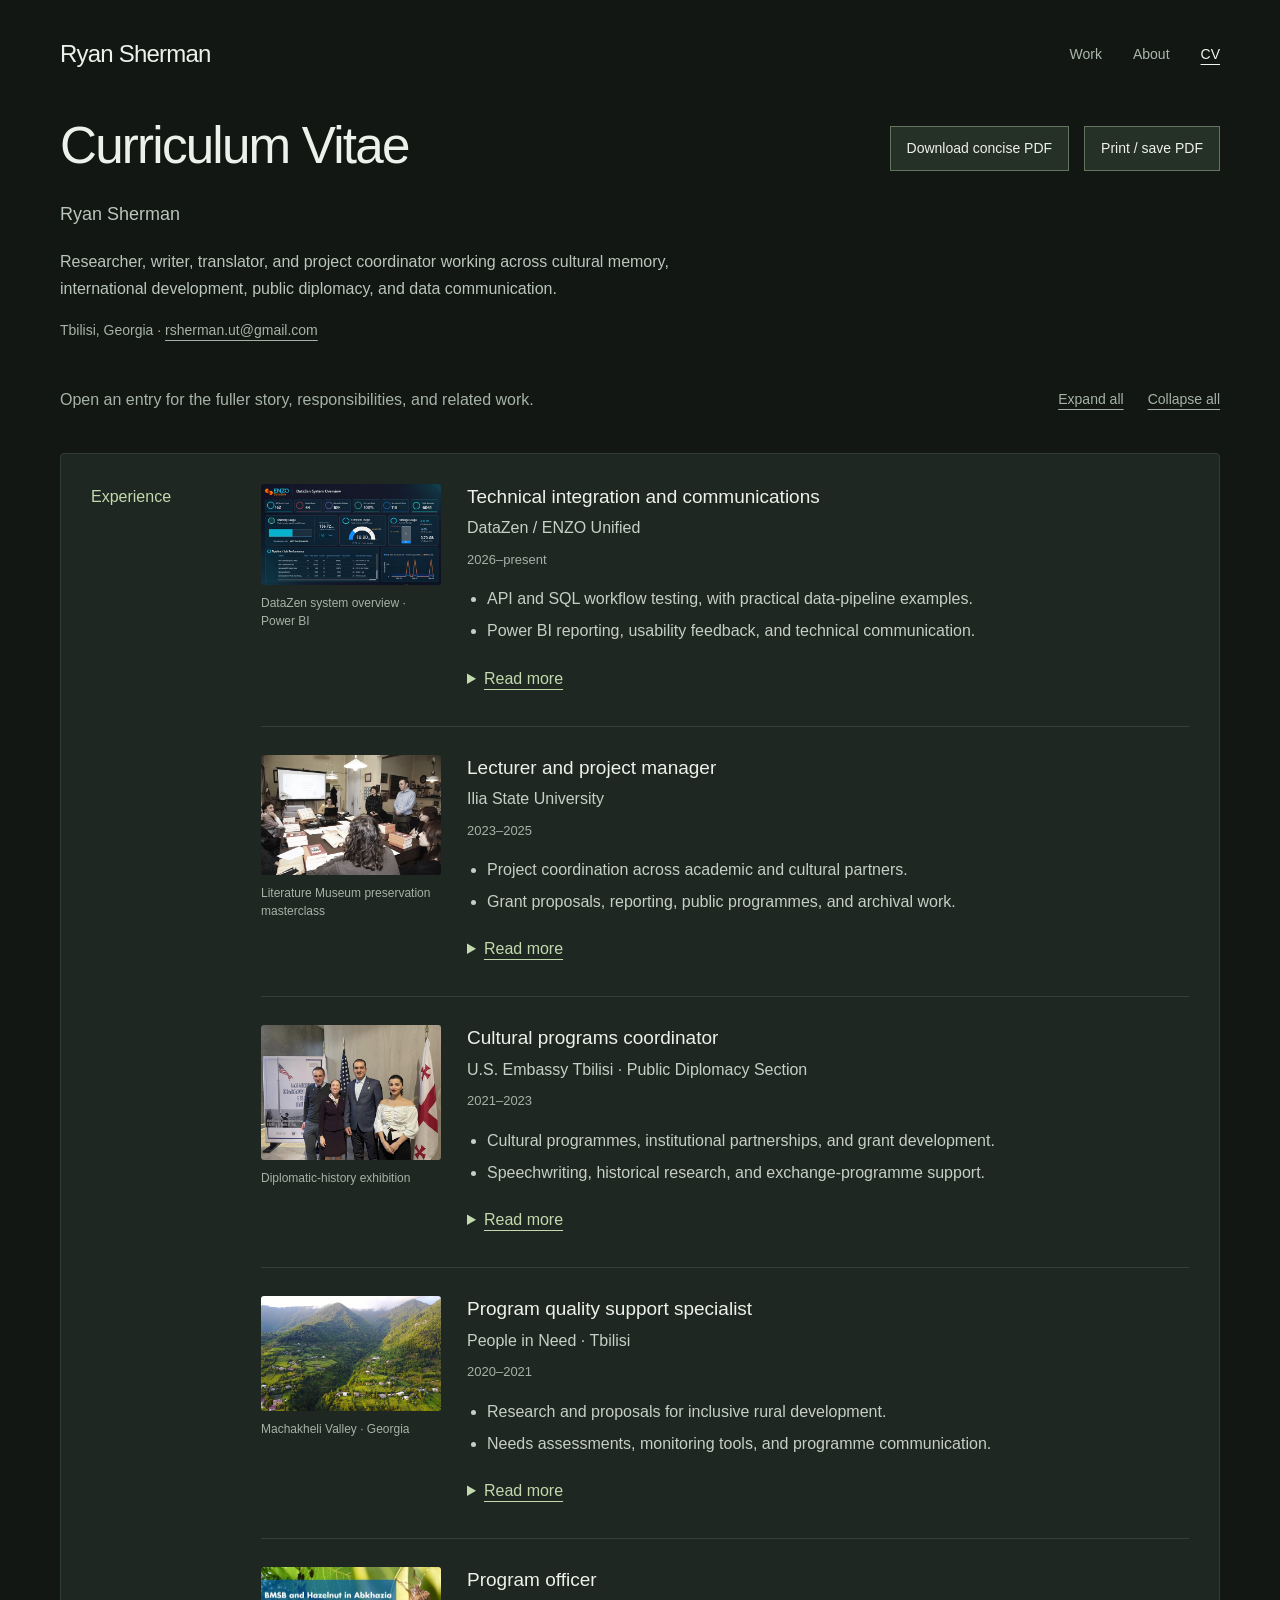
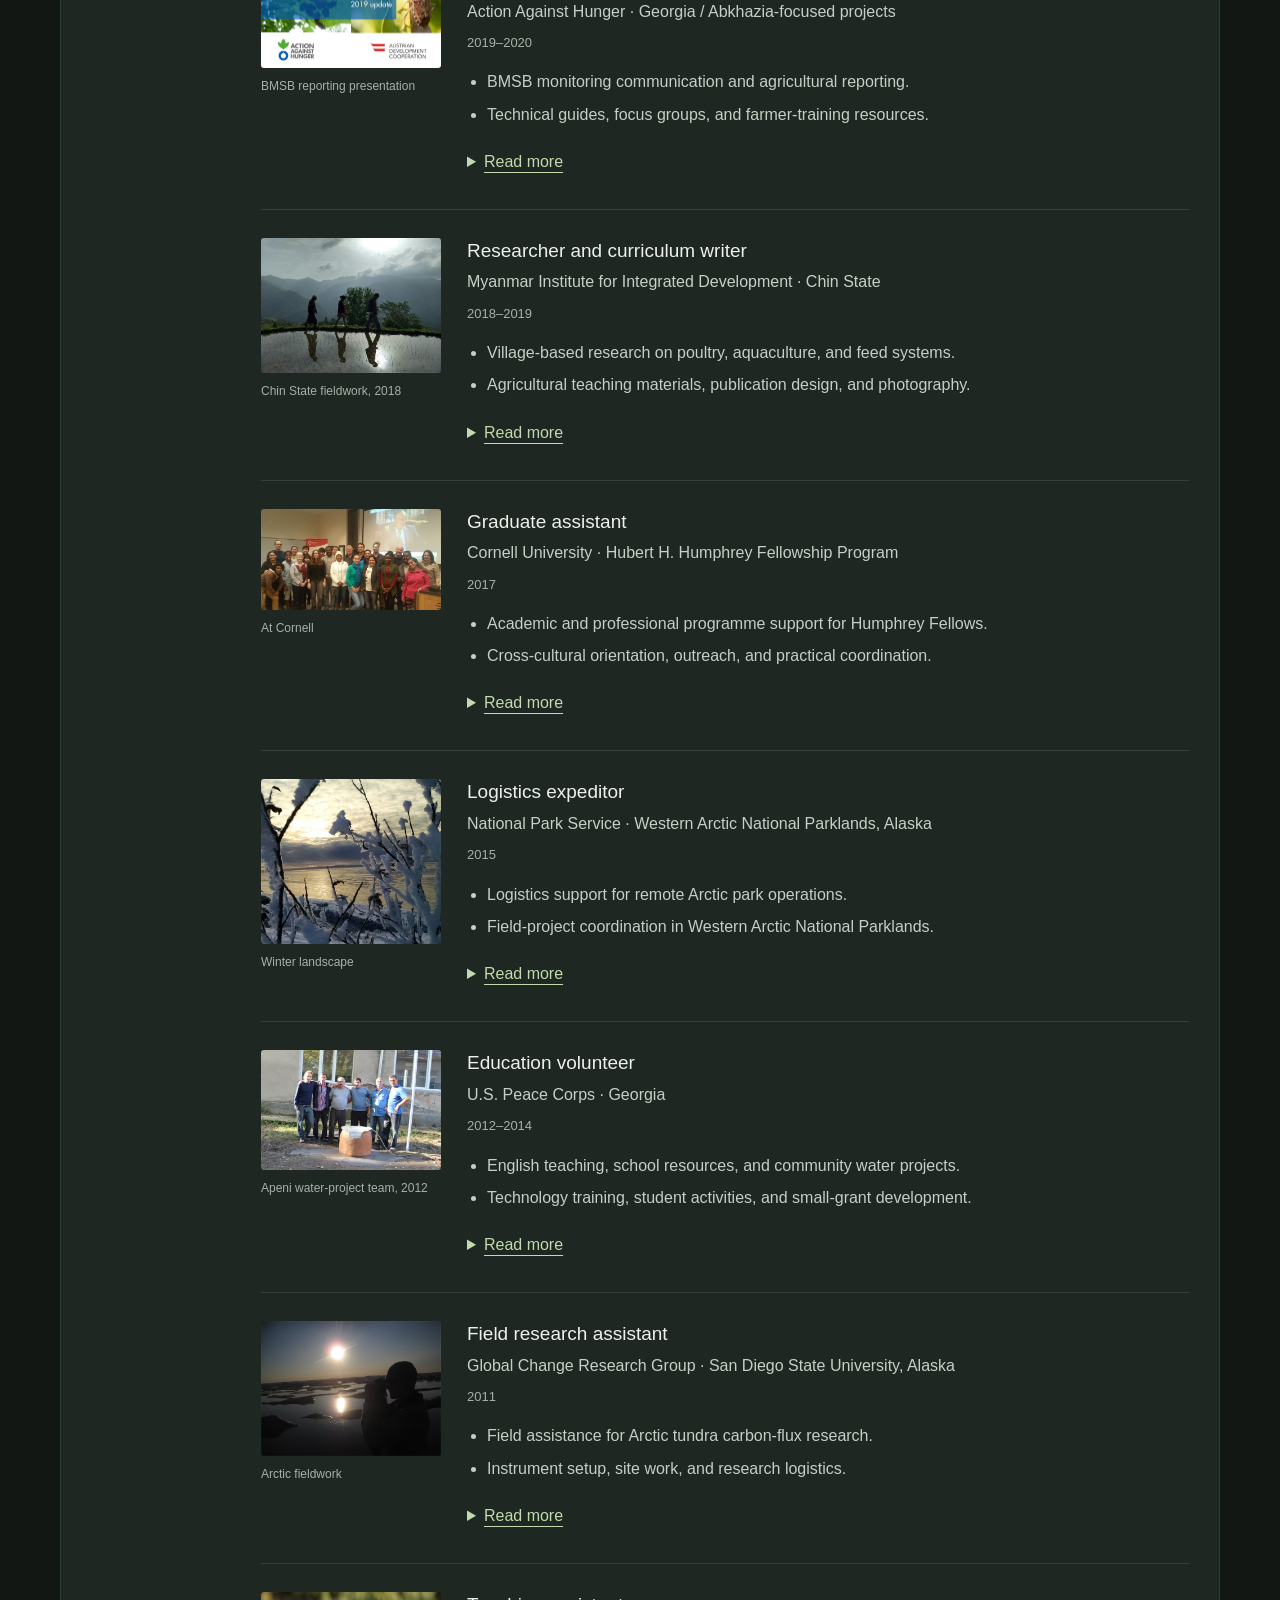
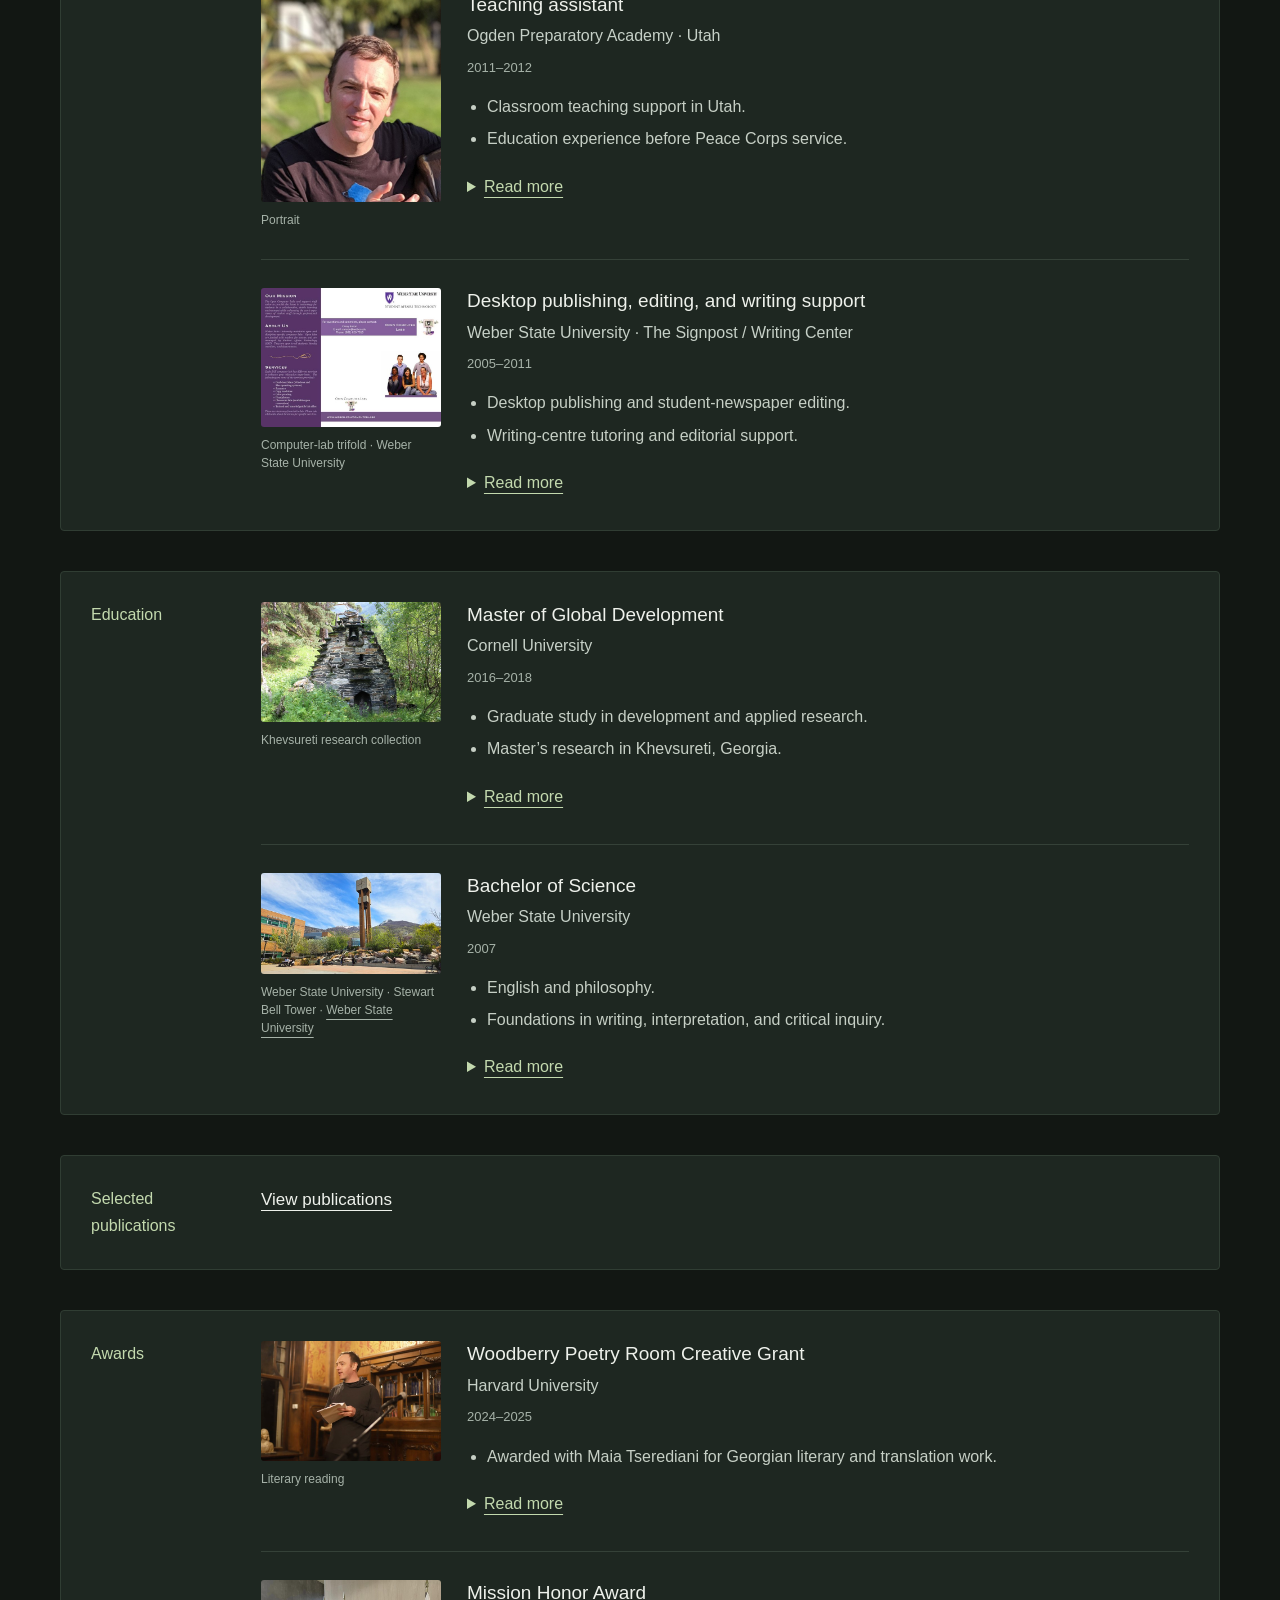
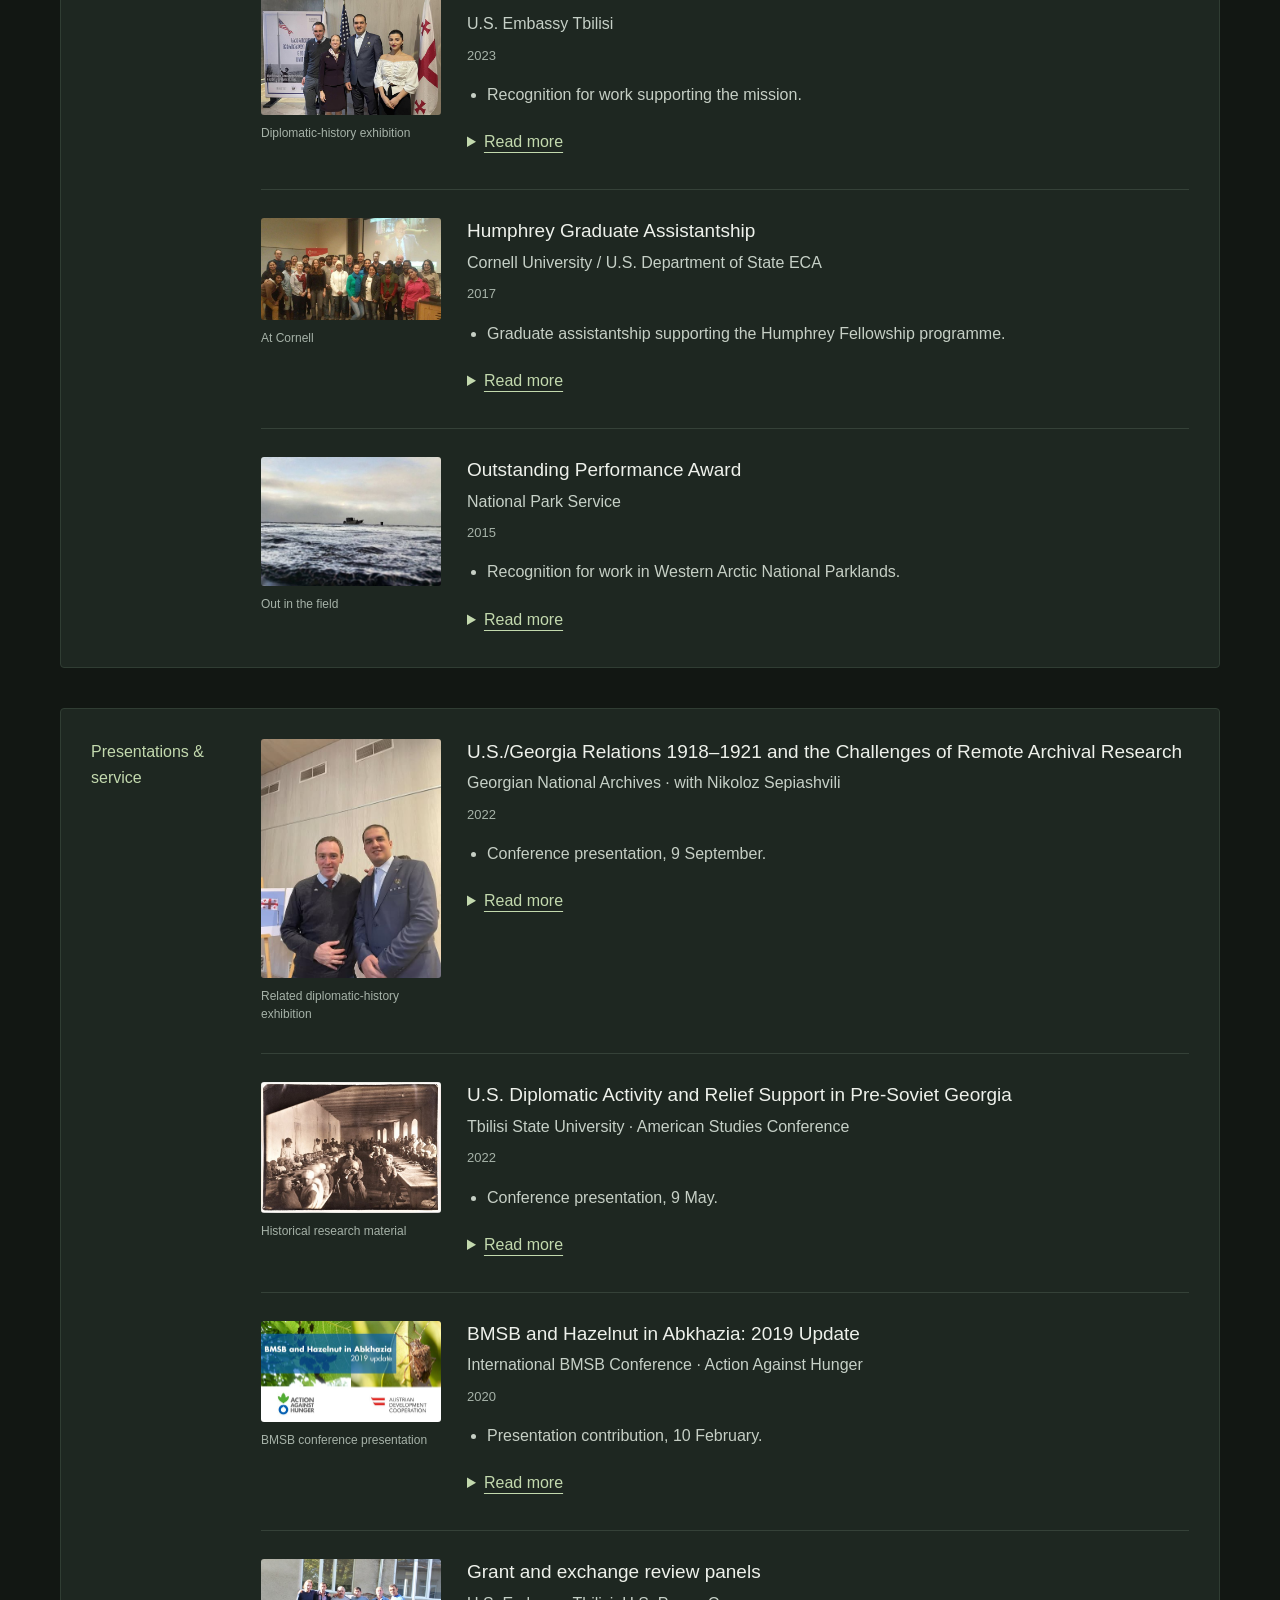
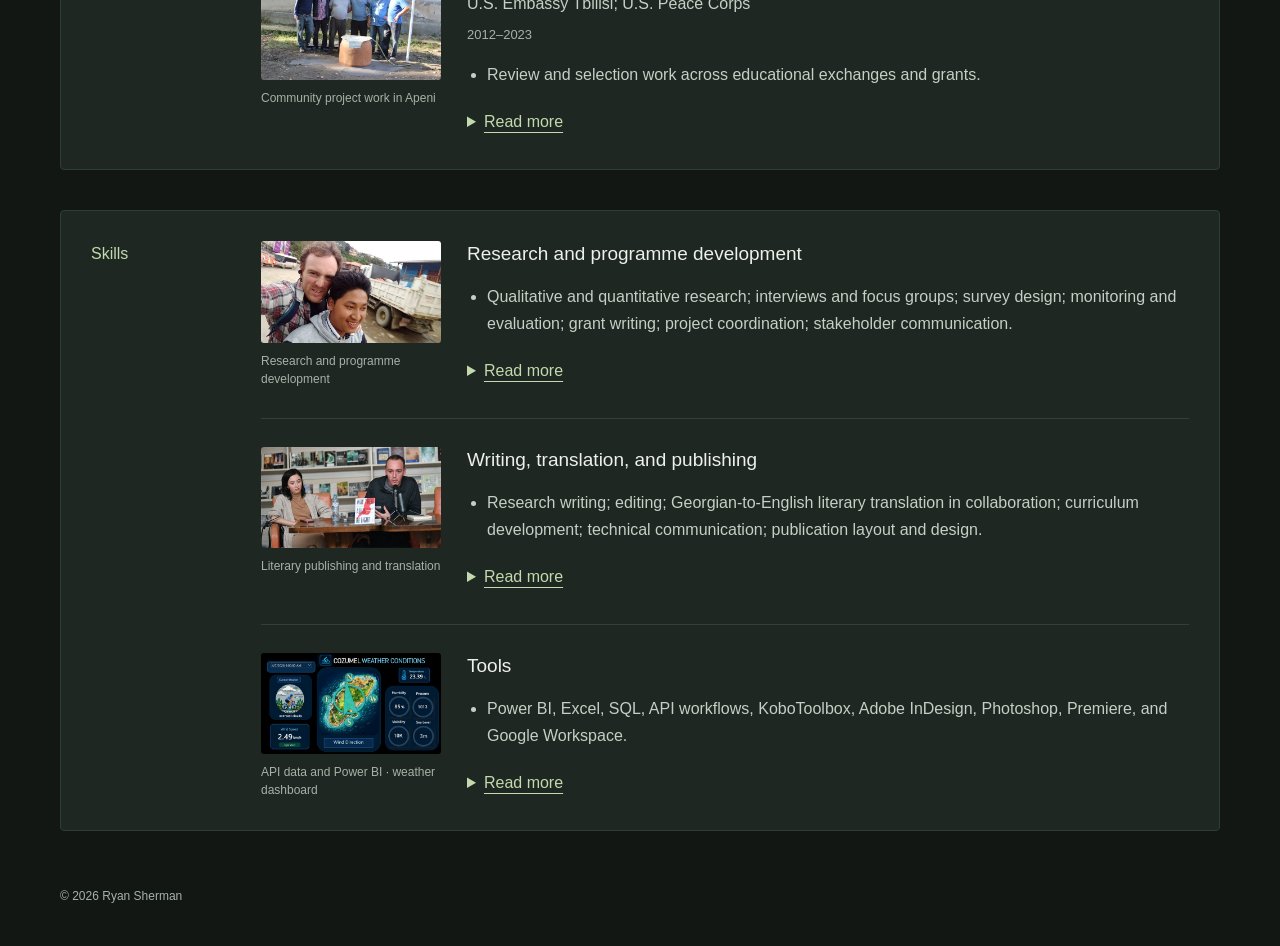
==== commit 1fd5b516: "Update three CV photographs and fieldwork award caption" ====
--- a/cv.html
+++ b/cv.html
@@ -24,7 +24,7 @@
       <a href="cv.html" data-nav="cv" aria-current="page">CV</a>
     </nav>
   </header>
-  <main id="main" class="shell" tabindex="-1"><div class="cv-heading"><header class="page-head"><h1>Curriculum Vitae</h1><p class="page-intro">Ryan Sherman</p><p class="cv-summary">Researcher, writer, translator, and project coordinator working across cultural memory, international development, public diplomacy, and data communication.</p><div class="cv-contact">Tbilisi, Georgia · <a href="mailto:rsherman.ut@gmail.com">rsherman.ut@gmail.com</a></div></header><div class="cv-actions"><a href="files/ryan-sherman-cv.pdf" download class="outline-button">Download concise PDF</a><button type="button" class="outline-button" data-print>Print / save PDF</button></div></div><div class="cv-explore-tools"><p>Open an entry for the fuller story, responsibilities, and related work.</p><div class="text-links"><button type="button" class="plain-button" data-cv-expand>Expand all</button><button type="button" class="plain-button" data-cv-collapse>Collapse all</button></div><span class="sr-only" id="cv-expansion-status" role="status"></span></div><div class="cv-content"><section class="cv-section"><h2>Experience</h2><div><article class="cv-entry cv-entry-illustrated"><figure class="cv-entry-media"><a href="assets/photos/datazen-system-overview-1600.jpg" target="_blank" rel="noopener noreferrer" aria-label="View image: DataZen System Overview dashboard with run counts, memory, compute, storage, and pipeline performance"><img src="assets/photos/datazen-system-overview-1600.jpg" srcset="assets/photos/datazen-system-overview-640.jpg 640w, assets/photos/datazen-system-overview-1600.jpg 1600w" sizes="(max-width: 640px) 96px, 180px" alt="DataZen System Overview dashboard with run counts, memory, compute, storage, and pipeline performance" width="1600" height="896" style="object-fit:contain;object-position:50% 50%" loading="lazy" decoding="async"></a><figcaption>DataZen system overview · Power BI</figcaption></figure><div class="cv-entry-copy"><h3>Technical integration and communications</h3><p class="cv-organization">DataZen / ENZO Unified</p><p class="cv-period">2026–present</p><ul class="cv-highlights"><li>API and SQL workflow testing, with practical data-pipeline examples.</li><li>Power BI reporting, usability feedback, and technical communication.</li></ul><details class="cv-details" id="cv-detail-0-0"><summary><span class="cv-read-more">Read more</span><span class="cv-read-less">Show less</span><span class="sr-only"> about Technical integration and communications at DataZen / ENZO Unified</span></summary><div class="cv-more"><p>I work at DataZen / ENZO Unified on the practical path from public data sources to useful reporting: testing workflows, preparing examples, and explaining how the product behaves.</p><p>My April 2026 work record documents HTTP/API connections, weather and World Bank data, nested JSON responses, SQL tables and views, and importing data into Power BI. A weather-advice example moved raw forecast responses into cleaner tables and user-facing recommendations.</p><p>The work also includes reviewing documentation, recording reproducible usability issues, suggesting beginner examples, and contributing product copy.</p><ul class="cv-detail-points"><li>Public-data API experiments and SQL transformations.</li><li>Documentation review and practical beginner examples.</li><li>Issue reporting, interface feedback, and Power BI design.</li></ul><div class="cv-related"><h4>Related projects</h4><ul><li><a href="project.html?id=datazen-workflows">DataZen workflows and technical communication</a></li></ul></div></div></details></div></article><article class="cv-entry cv-entry-illustrated"><figure class="cv-entry-media"><a href="assets/photos/work/litmuseum-masterclass-presentation-1600.jpg" target="_blank" rel="noopener noreferrer" aria-label="View image: Presenters beside projected slides and participants around a table with books and archival materials"><img src="assets/photos/work/litmuseum-masterclass-presentation-1600.jpg" srcset="assets/photos/work/litmuseum-masterclass-presentation-640.jpg 640w, assets/photos/work/litmuseum-masterclass-presentation-1600.jpg 1600w" sizes="(max-width: 640px) 96px, 180px" alt="Presenters beside projected slides and participants around a table with books and archival materials" width="1600" height="1067" style="object-fit:contain;object-position:50% 50%" loading="lazy" decoding="async"></a><figcaption>Literature Museum preservation masterclass</figcaption></figure><div class="cv-entry-copy"><h3>Lecturer and project manager</h3><p class="cv-organization">Ilia State University</p><p class="cv-period">2023–2025</p><ul class="cv-highlights"><li>Project coordination across academic and cultural partners.</li><li>Grant proposals, reporting, public programmes, and archival work.</li></ul><details class="cv-details" id="cv-detail-0-1"><summary><span class="cv-read-more">Read more</span><span class="cv-read-less">Show less</span><span class="sr-only"> about Lecturer and project manager at Ilia State University</span></summary><div class="cv-more"><p>My 2023–2025 project work at Ilia State University brought together research, cultural memory, and partnerships with Georgian organisations and Harvard University’s Davis Center.</p><p>I developed proposals, coordinated work with partners, and contributed to the Memory Project’s reporting. The November 2024 midterm narrative report names me among the reporting team alongside university colleagues.</p><p>In July 2024, I drafted a funding-reallocation statement and worked with Hans Gutbrod on the budget for a Wikimedia heritage component. My contribution supported the component’s development and planning, including a proposed curriculum and workshops.</p><p>A separate Blue Horns manuscript-preservation pilot combined condition assessment, archival storage, bilingual inventory work, training, and public engagement. Its completed work is kept distinct from the subsequent MEAP proposal, which was not funded.</p><ul class="cv-detail-points"><li>Proposal development and coordination across partners.</li><li>Narrative reporting and adaptation of project components.</li><li>Wikimedia heritage planning, lectures, and public programmes.</li></ul><div class="cv-related"><h4>Related projects</h4><ul><li><a href="project.html?id=memory-project">The Memory Project</a></li><li><a href="project.html?id=blue-horns-preservation">Preserving the Blue Horns manuscript collection</a></li><li><a href="project.html?id=literature-museum-meap">Digitizing Georgian Literature Museum collections</a></li><li><a href="project.html?id=counter-archives">Counter-Archives: private family histories</a></li></ul></div><div class="cv-related"><h4>Reports and resources</h4><ul><li><span class="document-link"><a href="https://docs.google.com/document/d/1NCUhgyvCrEJgN0Z-7CtNJVNEPZkeBtSJAEWpLgILNs4/edit" target="_blank" rel="noopener noreferrer">Blue Horns Manuscript Preservation Pilot — Project Closeout Report</a><span class="link-access">Drive access may be required</span></span></li></ul></div></div></details></div></article><article class="cv-entry cv-entry-illustrated"><figure class="cv-entry-media"><a href="assets/photos/work/archives-exhibition-group-1600.jpg" target="_blank" rel="noopener noreferrer" aria-label="View image: Four attendees beside U.S. and Georgian flags and a History of Diplomatic Relations exhibition banner"><img src="assets/photos/work/archives-exhibition-group-1600.jpg" srcset="assets/photos/work/archives-exhibition-group-640.jpg 640w, assets/photos/work/archives-exhibition-group-1600.jpg 1600w" sizes="(max-width: 640px) 96px, 180px" alt="Four attendees beside U.S. and Georgian flags and a History of Diplomatic Relations exhibition banner" width="1600" height="1200" style="object-fit:contain;object-position:50% 50%" loading="lazy" decoding="async"></a><figcaption>Diplomatic-history exhibition</figcaption></figure><div class="cv-entry-copy"><h3>Cultural programs coordinator</h3><p class="cv-organization">U.S. Embassy Tbilisi · Public Diplomacy Section</p><p class="cv-period">2021–2023</p><ul class="cv-highlights"><li>Cultural programmes, institutional partnerships, and grant development.</li><li>Speechwriting, historical research, and exchange-programme support.</li></ul><details class="cv-details" id="cv-detail-0-2"><summary><span class="cv-read-more">Read more</span><span class="cv-read-less">Show less</span><span class="sr-only"> about Cultural programs coordinator at U.S. Embassy Tbilisi · Public Diplomacy Section</span></summary><div class="cv-more"><p>At the U.S. Embassy’s Public Diplomacy Section in Tbilisi, I coordinated cultural and educational programmes, prepared proposals and budgets, and worked with Embassy colleagues and Georgian partners.</p><p>I wrote the grant for the Museum of Repressed Writers at Writers’ House, contributed to its programme development, and drafted remarks for its opening. My National Archives work included research, English text editing, and a co-authored exhibition-book preface on U.S.–Georgia relations, alongside conference and exhibition-related writing.</p><p>The portfolio records ten occasions for which I drafted remarks for ambassadors, cultural attachés, or the deputy chief of mission. I also supported educational exchanges and served on grant and fellowship review panels.</p><ul class="cv-detail-points"><li>Fulbright, Humphrey, SUSI, UGRAD, and YTILI programme support.</li><li>Cultural grants and educational exchange selection panels.</li><li>Event briefs, public remarks, partner coordination, and programme monitoring.</li></ul><div class="cv-related"><h4>Related projects</h4><ul><li><a href="project.html?id=repressed-writers-museum">Museum of Repressed Writers</a></li><li><a href="project.html?id=us-georgia-history">National Archives: U.S.–Georgia history and exhibitions</a></li><li><a href="project.html?id=national-museum-dscc">Georgian National Museum: Digital South Caucasus Collection</a></li><li><a href="project.html?id=embassy-cultural-events">Cultural programmes and embassy events</a></li><li><a href="project.html?id=american-days">American Days</a></li><li><a href="project.html?id=zaira-residency">Zaira Arsenishvili Screenwriters’ Residency</a></li></ul></div><div class="cv-related"><h4>Reports and resources</h4><ul><li><a href="assets/documents/georgia-united-states-diplomatic-relations-2022.pdf">Georgia and United States: A History of Diplomatic Relations — Preface</a></li></ul></div><div class="text-links"><a href="projects.html?group=speechwriting">Browse speechwriting</a></div></div></details></div></article><article class="cv-entry cv-entry-illustrated"><figure class="cv-entry-media"><a href="assets/photos/work/machakheli-valley-1600.jpg" target="_blank" rel="noopener noreferrer" aria-label="View image: Houses and cultivated plots across green forested hillsides in Machakheli Valley"><img src="assets/photos/work/machakheli-valley-1600.jpg" srcset="assets/photos/work/machakheli-valley-640.jpg 640w, assets/photos/work/machakheli-valley-1600.jpg 1295w" sizes="(max-width: 640px) 96px, 180px" alt="Houses and cultivated plots across green forested hillsides in Machakheli Valley" width="1295" height="830" style="object-fit:cover;object-position:50% 50%" loading="lazy" decoding="async"></a><figcaption>Machakheli Valley · Georgia</figcaption></figure><div class="cv-entry-copy"><h3>Program quality support specialist</h3><p class="cv-organization">People in Need · Tbilisi</p><p class="cv-period">2020–2021</p><ul class="cv-highlights"><li>Research and proposals for inclusive rural development.</li><li>Needs assessments, monitoring tools, and programme communication.</li></ul><details class="cv-details" id="cv-detail-0-3"><summary><span class="cv-read-more">Read more</span><span class="cv-read-less">Show less</span><span class="sr-only"> about Program quality support specialist at People in Need · Tbilisi</span></summary><div class="cv-more"><p>At People in Need, I worked on programme quality: connecting research, evidence, monitoring, and communication with the development of fundable project proposals.</p><p>My proposal work covered rural development and market access, labour rights and evidence-based advocacy, and youth creativity and critical thinking.</p><p>I also prepared an assessment of tourism potential in Machakheli Valley, Upper Adjara.</p><div class="cv-related"><h4>Related projects</h4><ul><li><a href="project.html?id=labor-rights-proposal">Technology and evidence-based advocacy for labor rights</a></li><li><a href="project.html?id=honey-market-proposal">Market Pathways for Honey</a></li><li><a href="project.html?id=open-minds-proposal">The Open Minds Project</a></li><li><a href="project.html?id=machakheli-tourism">Tourism potential in Machakheli Valley</a></li></ul></div><div class="cv-related"><h4>Reports and resources</h4><ul><li><a href="research-reports.html">Tourism Potentials in Machakheli Valley, Upper Adjara</a></li></ul></div></div></details></div></article><article class="cv-entry cv-entry-illustrated"><figure class="cv-entry-media"><a href="assets/previews/bmsb-update.jpg" target="_blank" rel="noopener noreferrer" aria-label="View image: Source document preview: BMSB and Hazelnut in Abkhazia: 2019 Update"><img src="assets/previews/bmsb-update.jpg" alt="Source document preview: BMSB and Hazelnut in Abkhazia: 2019 Update" width="720" height="405" style="object-fit:contain;object-position:50% 50%" loading="lazy" decoding="async"></a><figcaption>BMSB reporting presentation</figcaption></figure><div class="cv-entry-copy"><h3>Program officer</h3><p class="cv-organization">Action Against Hunger · Georgia / Abkhazia-focused projects</p><p class="cv-period">2019–2020</p><ul class="cv-highlights"><li>BMSB monitoring communication and agricultural reporting.</li><li>Technical guides, focus groups, and farmer-training resources.</li></ul><details class="cv-details" id="cv-detail-0-4"><summary><span class="cv-read-more">Read more</span><span class="cv-read-less">Show less</span><span class="sr-only"> about Program officer at Action Against Hunger · Georgia / Abkhazia-focused projects</span></summary><div class="cv-more"><p>My Action Against Hunger work focused on agricultural capacity building in Abkhazia, including plant protection, livestock management, and the communication of practical research to farmers and partner institutions.</p><p>The BMSB monitoring presentation covers 2019 results from 101 orchards across five districts, with maps and integrated pest-management strategies. I contributed to its reporting and presentation and co-authored the pest and disease guide.</p><p>I was the main author of the cattle-management guide and produced layout and graphics. I also contributed to research on agricultural training centres and wrote the recovered environmental-report draft, which is identified as a draft rather than an approved final report.</p><div class="cv-related"><h4>Related projects</h4><ul><li><a href="project.html?id=abkhazia-agriculture">BMSB reporting, plant protection, and agricultural training in Abkhazia</a></li><li><a href="project.html?id=cattle-management-booklet">Cattle Management in Abkhazia: An Introductory Guide</a></li><li><a href="project.html?id=pest-disease-booklet">Pests and Diseases in Abkhazia</a></li></ul></div><div class="cv-related"><h4>Reports and resources</h4><ul><li><span class="document-link"><a href="https://drive.google.com/file/d/10DGB-L4unoaRv9XMubZtf6dURXlplRm-/view?usp=drivesdk" target="_blank" rel="noopener noreferrer">BMSB and Hazelnut in Abkhazia: 2019 Update</a><span class="link-access">Drive access may be required</span></span></li><li><a href="assets/documents/abkhazia-environmental-report-2020-revised.pdf">Environmental Report: Promoting Integrated Approaches to Animal Health and Plant Protection in Abkhazia</a></li><li><span class="document-link"><a href="https://drive.google.com/file/d/1qGkQpYtcf3_OnRWgJ2DC_SBHOmWPwmG3/view?usp=drivesdk" target="_blank" rel="noopener noreferrer">Agricultural Training Centers Relevancy Report</a><span class="link-access">Drive access may be required</span></span></li><li><span class="document-link"><a href="https://drive.google.com/file/d/1ckiss05dumXSDJkZD5432QiMff8PkECe/view?usp=drivesdk" target="_blank" rel="noopener noreferrer">Cattle Management in Abkhazia: An Introductory Guide</a><span class="link-access">Drive access may be required</span></span></li><li><span class="document-link"><a href="https://drive.google.com/file/d/11pcuZneL5LS9D-ikMuH-eI7WR0yqNGbc/view?usp=drivesdk" target="_blank" rel="noopener noreferrer">Pests and Diseases in Abkhazia</a><span class="link-access">Drive access may be required</span></span></li></ul></div></div></details></div></article><article class="cv-entry cv-entry-illustrated"><figure class="cv-entry-media"><a href="assets/photos/work/chin-fieldwork-walk-1600.jpg" target="_blank" rel="noopener noreferrer" aria-label="View image: Three people walking beside a flooded field against misty mountain ridges"><img src="assets/photos/work/chin-fieldwork-walk-1600.jpg" srcset="assets/photos/work/chin-fieldwork-walk-640.jpg 640w, assets/photos/work/chin-fieldwork-walk-1600.jpg 1600w" sizes="(max-width: 640px) 96px, 180px" alt="Three people walking beside a flooded field against misty mountain ridges" width="1600" height="1200" style="object-fit:contain;object-position:50% 50%" loading="lazy" decoding="async"></a><figcaption>Chin State fieldwork, 2018</figcaption></figure><div class="cv-entry-copy"><h3>Researcher and curriculum writer</h3><p class="cv-organization">Myanmar Institute for Integrated Development · Chin State</p><p class="cv-period">2018–2019</p><ul class="cv-highlights"><li>Village-based research on poultry, aquaculture, and feed systems.</li><li>Agricultural teaching materials, publication design, and photography.</li></ul><details class="cv-details" id="cv-detail-0-5"><summary><span class="cv-read-more">Read more</span><span class="cv-read-less">Show less</span><span class="sr-only"> about Researcher and curriculum writer at Myanmar Institute for Integrated Development · Chin State</span></summary><div class="cv-more"><p>In Chin State, Myanmar, I worked on applied agricultural research connecting household livelihoods, available feed resources, and the practical constraints faced by small-scale poultry and aquaculture producers.</p><p>The work included survey and data-collection design, field visits with local colleagues, research synthesis, and report writing. The sustainable-feed report sets out recommendations for feed supply, market pathways, integrated farming, and targeted training.</p><p>I co-authored the nutrition-sensitive upland agriculture guide with Alexander Fenwick and contributed publication layout and design. The related project galleries include photographs from my 2018 fieldwork.</p><div class="cv-related"><h4>Related projects</h4><ul><li><a href="project.html?id=chin-state-feed">Sustainable feed in rural Chin State</a></li><li><a href="project.html?id=myanmar-uplands-curriculum">Nutrition-sensitive agriculture for Myanmar’s uplands</a></li></ul></div><div class="cv-related"><h4>Reports and resources</h4><ul><li><span class="document-link"><a href="https://drive.google.com/file/d/1yRraBHaxBIxENAqFe_2f5ezmVHPdSnCJ/view?usp=drivesdk" target="_blank" rel="noopener noreferrer">Sustainable Feed for Poultry Production and Aquaculture in Hakha Township, Chin State, Myanmar</a><span class="link-access">Drive access may be required</span></span></li><li><span class="document-link"><a href="https://drive.google.com/file/d/1nRJXZQ8yeWzKjR5c3eyI8eNW5AITboGV/view?usp=drivesdk" target="_blank" rel="noopener noreferrer">Nutrition-Sensitive Agricultural Extension in Myanmar Uplands</a><span class="link-access">Drive access may be required</span></span></li></ul></div><div class="cv-related"><h4>Publication details</h4><ul><li><a href="https://www.cornellpolicyreview.com/poultry-aquaculture-in-chin-state/" target="_blank" rel="noopener noreferrer">Sustainable Market Pathways for Feed in Upland Poultry Production and Aquaculture in Rural Chin State, Myanmar</a></li></ul></div></div></details></div></article><article class="cv-entry cv-entry-illustrated"><figure class="cv-entry-media"><a href="assets/photos/work/cornell-group-1600.jpg" target="_blank" rel="noopener noreferrer" aria-label="View image: A group gathered in a Cornell classroom beneath a projected video"><img src="assets/photos/work/cornell-group-1600.jpg" srcset="assets/photos/work/cornell-group-640.jpg 640w, assets/photos/work/cornell-group-1600.jpg 852w" sizes="(max-width: 640px) 96px, 180px" alt="A group gathered in a Cornell classroom beneath a projected video" width="852" height="480" style="object-fit:contain;object-position:50% 50%" loading="lazy" decoding="async"></a><figcaption>At Cornell</figcaption></figure><div class="cv-entry-copy"><h3>Graduate assistant</h3><p class="cv-organization">Cornell University · Hubert H. Humphrey Fellowship Program</p><p class="cv-period">2017</p><ul class="cv-highlights"><li>Academic and professional programme support for Humphrey Fellows.</li><li>Cross-cultural orientation, outreach, and practical coordination.</li></ul><details class="cv-details" id="cv-detail-0-6"><summary><span class="cv-read-more">Read more</span><span class="cv-read-less">Show less</span><span class="sr-only"> about Graduate assistant at Cornell University · Hubert H. Humphrey Fellowship Program</span></summary><div class="cv-more"><p>As a graduate assistant at Cornell, I supported mid-career professionals participating in the Hubert H. Humphrey Fellowship Program.</p><p>My work included practical and logistical support as fellows adjusted to Cornell, outreach for programme activities, and help with professional-development planning. The position connected my graduate studies with international education and exchange.</p><div class="cv-related"><h4>Related projects</h4><ul><li><a href="project.html?id=humphrey-fellows">Supporting the Humphrey Fellows at Cornell</a></li></ul></div></div></details></div></article><article class="cv-entry cv-entry-illustrated"><figure class="cv-entry-media"><a href="assets/photos/arctic-fieldwork-1400.jpg" target="_blank" rel="noopener noreferrer" aria-label="View image: A person using binoculars beside Arctic tundra pools beneath a low sun"><img src="assets/photos/arctic-fieldwork-1400.jpg" srcset="assets/photos/arctic-fieldwork-640.jpg 640w, assets/photos/arctic-fieldwork-1400.jpg 1115w" sizes="(max-width: 640px) 96px, 180px" alt="A person using binoculars beside Arctic tundra pools beneath a low sun" width="1115" height="836" style="object-fit:cover;object-position:50% 50%" loading="lazy" decoding="async"></a><figcaption>Earlier Arctic fieldwork</figcaption></figure><div class="cv-entry-copy"><h3>Logistics expeditor</h3><p class="cv-organization">National Park Service · Western Arctic National Parklands, Alaska</p><p class="cv-period">2015</p><ul class="cv-highlights"><li>Logistics support for remote Arctic park operations.</li><li>Field-project coordination in Western Arctic National Parklands.</li></ul><details class="cv-details" id="cv-detail-0-7"><summary><span class="cv-read-more">Read more</span><span class="cv-read-less">Show less</span><span class="sr-only"> about Logistics expeditor at National Park Service · Western Arctic National Parklands, Alaska</span></summary><div class="cv-more"><p>My 2015 National Park Service role supported the logistics of remote operations and field projects in Alaska’s Western Arctic National Parklands.</p><p>This appointment focused on operational and field support. I received an Outstanding Performance Award for this work.</p><div class="cv-related"><h4>Related projects</h4><ul><li><a href="project.html?id=western-arctic-parks">Western Arctic National Parklands</a></li></ul></div></div></details></div></article><article class="cv-entry cv-entry-illustrated"><figure class="cv-entry-media"><a href="assets/photos/work/apeni-project-team-1600.jpg" target="_blank" rel="noopener noreferrer" aria-label="View image: A group standing beside the newly completed well at the school"><img src="assets/photos/work/apeni-project-team-1600.jpg" alt="A group standing beside the newly completed well at the school" width="640" height="427" style="object-fit:contain;object-position:50% 50%" loading="lazy" decoding="async"></a><figcaption>Apeni water-project team, 2012</figcaption></figure><div class="cv-entry-copy"><h3>Education volunteer</h3><p class="cv-organization">U.S. Peace Corps · Georgia</p><p class="cv-period">2012–2014</p><ul class="cv-highlights"><li>English teaching, school resources, and community water projects.</li><li>Technology training, student activities, and small-grant development.</li></ul><details class="cv-details" id="cv-detail-0-8"><summary><span class="cv-read-more">Read more</span><span class="cv-read-less">Show less</span><span class="sr-only"> about Education volunteer at U.S. Peace Corps · Georgia</span></summary><div class="cv-more"><p>I served in Peace Corps Georgia from 2012 to 2014, first in Apeni and then in Kistauri. My Description of Service records classroom teaching alongside Georgian counterparts and activities using games, visual aids, and technology.</p><p>Community projects included the Apeni well and hand-washing facilities and Kistauri’s English resource and technology room. I also helped secure more than 300 books from four international book charities and worked with the school librarian and my counterpart to establish an English-language library section.</p><p>Student work extended beyond regular lessons: an eight-week online philosophy discussion group, a drama club and Fiddler on the Roof production, and student video projects, including a short film about unequal treatment in job interviews.</p><p>On the ICT Committee, I co-created volunteer computer-skills training, helped with a March 2014 technology camp for minority-community youth with Radio NOR in Ninotsminda, maintained volunteer web resources, and co-led presentations on technology in service.</p><p>During my Peace Corps service, I contributed to Teaching Adults English, the 2013 volunteer teaching guide developed by the Peace Corps Georgia ICT Committee.</p><ul class="cv-detail-points"><li>Eight students earned online Introduction to Philosophy certificates, according to the service record.</li><li>Co-led a weekly English discussion with Telavi University’s International Education Office.</li><li>Designed booklets, trifolds, logos, workbook covers, and other volunteer materials.</li></ul><div class="cv-related"><h4>Related projects</h4><ul><li><a href="project.html?id=apeni-wash">Apeni school water and hand-washing project</a></li><li><a href="project.html?id=kistauri-school">Kistauri English cabinet and resource center</a></li><li><a href="project.html?id=adult-english-resource">Teaching Adults English</a></li></ul></div><div class="cv-related"><h4>Reports and resources</h4><ul><li><span class="document-link"><a href="https://drive.google.com/file/d/1EgPcs-s4Xrw5Wa_L52hiVoAWMXmdSAR6/view?usp=drivesdk" target="_blank" rel="noopener noreferrer">Teaching Adults English: TEFL Course Content for Volunteers, Peace Corps Georgia</a><span class="link-access">Drive access may be required</span></span></li></ul></div><div class="cv-related"><h4>Publication details</h4><ul><li><span class="document-link"><a href="https://drive.google.com/file/d/1EgPcs-s4Xrw5Wa_L52hiVoAWMXmdSAR6/view?usp=drivesdk" target="_blank" rel="noopener noreferrer">Teaching Adults English: TEFL Course Content for Volunteers, Peace Corps Georgia</a><span class="link-access">Drive access may be required</span></span></li></ul></div><div class="text-links"><span class="document-link"><a href="https://drive.google.com/file/d/1xjsyghpsASouZcXIdKL4BWzbaM4ATeix/view?usp=drivesdk" target="_blank" rel="noopener noreferrer">Peace Corps technology trifold</a><span class="link-access">Drive access may be required</span></span></div></div></details></div></article><article class="cv-entry cv-entry-illustrated"><figure class="cv-entry-media"><a href="assets/photos/arctic-fieldwork-1400.jpg" target="_blank" rel="noopener noreferrer" aria-label="View image: A person using binoculars beside Arctic tundra pools beneath a low sun"><img src="assets/photos/arctic-fieldwork-1400.jpg" srcset="assets/photos/arctic-fieldwork-640.jpg 640w, assets/photos/arctic-fieldwork-1400.jpg 1115w" sizes="(max-width: 640px) 96px, 180px" alt="A person using binoculars beside Arctic tundra pools beneath a low sun" width="1115" height="836" style="object-fit:cover;object-position:50% 50%" loading="lazy" decoding="async"></a><figcaption>Arctic fieldwork</figcaption></figure><div class="cv-entry-copy"><h3>Field research assistant</h3><p class="cv-organization">Global Change Research Group · San Diego State University, Alaska</p><p class="cv-period">2011</p><ul class="cv-highlights"><li>Field assistance for Arctic tundra carbon-flux research.</li><li>Instrument setup, site work, and research logistics.</li></ul><details class="cv-details" id="cv-detail-0-9"><summary><span class="cv-read-more">Read more</span><span class="cv-read-less">Show less</span><span class="sr-only"> about Field research assistant at Global Change Research Group · San Diego State University, Alaska</span></summary><div class="cv-more"><p>In 2011, I assisted the Global Change Research Group’s Arctic fieldwork in Alaska, supporting instrument installation, site surveys, equipment logistics, and measurements.</p><p>The resulting 2013 Global Change Biology paper acknowledges my field assistance. It is presented as a research contribution, not as an authored publication.</p><div class="cv-related"><h4>Related projects</h4><ul><li><a href="project.html?id=arctic-methane">Arctic methane and carbon-flux fieldwork</a></li></ul></div></div></details></div></article><article class="cv-entry cv-entry-illustrated"><figure class="cv-entry-media"><a href="assets/photos/work/outdoor-portrait-1600.jpg" target="_blank" rel="noopener noreferrer" aria-label="View image: Outdoor portrait in sunlight"><img src="assets/photos/work/outdoor-portrait-1600.jpg" srcset="assets/photos/work/outdoor-portrait-640.jpg 548w, assets/photos/work/outdoor-portrait-1600.jpg 1250w" sizes="(max-width: 640px) 96px, 180px" alt="Outdoor portrait in sunlight" width="1250" height="1461" style="object-fit:contain;object-position:50% 50%" loading="lazy" decoding="async"></a><figcaption>Portrait</figcaption></figure><div class="cv-entry-copy"><h3>Teaching assistant</h3><p class="cv-organization">Ogden Preparatory Academy · Utah</p><p class="cv-period">2011–2012</p><ul class="cv-highlights"><li>Classroom teaching support in Utah.</li><li>Education experience before Peace Corps service.</li></ul><details class="cv-details" id="cv-detail-0-10"><summary><span class="cv-read-more">Read more</span><span class="cv-read-less">Show less</span><span class="sr-only"> about Teaching assistant at Ogden Preparatory Academy · Utah</span></summary><div class="cv-more"><p>I worked as a teaching assistant at Ogden Preparatory Academy in Utah during 2011–2012.</p><p>This role forms part of my early education background before my teaching and community work with Peace Corps Georgia.</p></div></details></div></article><article class="cv-entry cv-entry-illustrated"><figure class="cv-entry-media"><a href="assets/photos/work/weber-labs-trifold-1600.jpg" target="_blank" rel="noopener noreferrer" aria-label="View image: Purple and white three-panel Weber State University Open Computer Labs brochure"><img src="assets/photos/work/weber-labs-trifold-1600.jpg" srcset="assets/photos/work/weber-labs-trifold-640.jpg 640w, assets/photos/work/weber-labs-trifold-1600.jpg 1100w" sizes="(max-width: 640px) 96px, 180px" alt="Purple and white three-panel Weber State University Open Computer Labs brochure" width="1100" height="850" style="object-fit:cover;object-position:50% 50%" loading="lazy" decoding="async"></a><figcaption>Computer-lab trifold · Weber State University</figcaption></figure><div class="cv-entry-copy"><h3>Desktop publishing, editing, and writing support</h3><p class="cv-organization">Weber State University · The Signpost / Writing Center</p><p class="cv-period">2005–2011</p><ul class="cv-highlights"><li>Desktop publishing and student-newspaper editing.</li><li>Writing-centre tutoring and editorial support.</li></ul><details class="cv-details" id="cv-detail-0-11"><summary><span class="cv-read-more">Read more</span><span class="cv-read-less">Show less</span><span class="sr-only"> about Desktop publishing, editing, and writing support at Weber State University · The Signpost / Writing Center</span></summary><div class="cv-more"><p>My early work at Weber State University combined three roles: writing tutor at the Writing Center from 2005–2008, assistant news editor at The Signpost from 2006–2009, and desktop publishing work from 2010–2011.</p><p>These roles established the writing, editing, tutoring, and visual-presentation background that later carried into technical guides, curriculum materials, research, and literary publishing.</p><p>My design samples include three-panel brochures for Weber State University’s Open Computer Labs and its software resources.</p><div class="text-links"><span class="document-link"><a href="https://drive.google.com/file/d/1Vthcw4Lwe8pRStrzPSUmvt-8DLuU4dXq/view?usp=drivesdk" target="_blank" rel="noopener noreferrer">Open Computer Labs trifold</a><span class="link-access">Drive access may be required</span></span><span class="document-link"><a href="https://drive.google.com/file/d/1d1woMDEm9lYdW5W_Qyh4rvaOov3ePUiy/view?usp=drivesdk" target="_blank" rel="noopener noreferrer">Computer-lab software trifold</a><span class="link-access">Drive access may be required</span></span></div></div></details></div></article></div></section><section class="cv-section"><h2>Education</h2><div><article class="cv-entry cv-entry-illustrated"><figure class="cv-entry-media"><a href="assets/photos/work/amgha-shrine-1600.jpg" target="_blank" rel="noopener noreferrer" aria-label="View image: A stone shrine in a wooded landscape"><img src="assets/photos/work/amgha-shrine-1600.jpg" srcset="assets/photos/work/amgha-shrine-640.jpg 640w, assets/photos/work/amgha-shrine-1600.jpg 1600w" sizes="(max-width: 640px) 96px, 180px" alt="A stone shrine in a wooded landscape" width="1600" height="1067" style="object-fit:contain;object-position:50% 50%" loading="lazy" decoding="async"></a><figcaption>Khevsureti research collection</figcaption></figure><div class="cv-entry-copy"><h3>Master of Global Development</h3><p class="cv-organization">Cornell University</p><p class="cv-period">2016–2018</p><ul class="cv-highlights"><li>Graduate study in development and applied research.</li><li>Master’s research in Khevsureti, Georgia.</li></ul><details class="cv-details" id="cv-detail-1-0"><summary><span class="cv-read-more">Read more</span><span class="cv-read-less">Show less</span><span class="sr-only"> about Master of Global Development at Cornell University</span></summary><div class="cv-more"><p>Research on rural development, tourism, and cultural-resource management in Khevsureti, Georgia.</p><p>My research examined local perspectives on tourism, livelihoods, and the protection of natural and cultural resources. The portfolio connects the full thesis with fieldwork photographs and later geographic and historical visualisation work.</p><div class="cv-related"><h4>Related projects</h4><ul><li><a href="project.html?id=khevsureti-research">Tourism, livelihoods, and cultural heritage in Khevsureti</a></li><li><a href="project.html?id=khevsureti">Khevsureti: population, place, and folklore</a></li></ul></div><div class="cv-related"><h4>Reports and resources</h4><ul><li><span class="document-link"><a href="https://docs.google.com/document/d/1b6oaCtxXmJ0iV9FQzKkqGfYT6c6R_nV7nYdoCptGzQY/edit?usp=drivesdk" target="_blank" rel="noopener noreferrer">Local Perspectives and the Protection of Natural and Cultural Resources in Rural Development in the Historical-Ethnographic Khevsureti Region of the Greater Caucasus Range</a><span class="link-access">Drive access may be required</span></span></li></ul></div></div></details></div></article><article class="cv-entry cv-entry-illustrated"><figure class="cv-entry-media"><a href="assets/photos/work/weber-campus-1600.jpg" target="_blank" rel="noopener noreferrer" aria-label="View image: Stewart Bell Tower and campus buildings at Weber State University, with mountains in the background"><img src="assets/photos/work/weber-campus-1600.jpg" srcset="assets/photos/work/weber-campus-640.jpg 640w, assets/photos/work/weber-campus-1600.jpg 1000w" sizes="(max-width: 640px) 96px, 180px" alt="Stewart Bell Tower and campus buildings at Weber State University, with mountains in the background" width="1000" height="563" style="object-fit:cover;object-position:50% 50%" loading="lazy" decoding="async"></a><figcaption>Weber State University · Stewart Bell Tower · <a href="https://www.weber.edu/graduation/photos.html" target="_blank" rel="noopener noreferrer">Weber State University</a></figcaption></figure><div class="cv-entry-copy"><h3>Bachelor of Science</h3><p class="cv-organization">Weber State University</p><p class="cv-period">2007</p><ul class="cv-highlights"><li>English and philosophy.</li><li>Foundations in writing, interpretation, and critical inquiry.</li></ul><details class="cv-details" id="cv-detail-1-1"><summary><span class="cv-read-more">Read more</span><span class="cv-read-less">Show less</span><span class="sr-only"> about Bachelor of Science at Weber State University</span></summary><div class="cv-more"><p>I completed a Bachelor of Science at Weber State University in 2007, studying English and philosophy.</p><p>My overlapping university work included writing tutoring, newspaper editing, and desktop publishing; those professional dates are listed separately under Experience.</p></div></details></div></article></div></section><section class="cv-section"><h2>Selected publications</h2><div><p class="cv-section-link"><a href="publications.html">View publications</a></p></div></section><section class="cv-section"><h2>Awards</h2><div><article class="cv-entry cv-entry-illustrated"><figure class="cv-entry-media"><a href="assets/photos/work/literary-reading-1600.jpg" target="_blank" rel="noopener noreferrer" aria-label="View image: A speaker holding an open book beside a microphone in a wood-panelled room"><img src="assets/photos/work/literary-reading-1600.jpg" srcset="assets/photos/work/literary-reading-640.jpg 640w, assets/photos/work/literary-reading-1600.jpg 1600w" sizes="(max-width: 640px) 96px, 180px" alt="A speaker holding an open book beside a microphone in a wood-panelled room" width="1600" height="1066" style="object-fit:contain;object-position:50% 50%" loading="lazy" decoding="async"></a><figcaption>Literary reading</figcaption></figure><div class="cv-entry-copy"><h3>Woodberry Poetry Room Creative Grant</h3><p class="cv-organization">Harvard University</p><p class="cv-period">2024–2025</p><ul class="cv-highlights"><li>Awarded with Maia Tserediani for Georgian literary and translation work.</li></ul><details class="cv-details" id="cv-detail-3-0"><summary><span class="cv-read-more">Read more</span><span class="cv-read-less">Show less</span><span class="sr-only"> about Woodberry Poetry Room Creative Grant at Harvard University</span></summary><div class="cv-more"><p>The 2024–2025 grant supported our project to translate work by Georgia’s Order of the Blue Horns. My collaborator is Maia Tserediani.</p><div class="cv-related"><h4>Related projects</h4><ul><li><a href="project.html?id=woodberry-blue-horns">From Tbilisi to Woodberry</a></li></ul></div></div></details></div></article><article class="cv-entry cv-entry-illustrated"><figure class="cv-entry-media"><a href="assets/photos/work/archives-exhibition-group-1600.jpg" target="_blank" rel="noopener noreferrer" aria-label="View image: Four attendees beside U.S. and Georgian flags and a History of Diplomatic Relations exhibition banner"><img src="assets/photos/work/archives-exhibition-group-1600.jpg" srcset="assets/photos/work/archives-exhibition-group-640.jpg 640w, assets/photos/work/archives-exhibition-group-1600.jpg 1600w" sizes="(max-width: 640px) 96px, 180px" alt="Four attendees beside U.S. and Georgian flags and a History of Diplomatic Relations exhibition banner" width="1600" height="1200" style="object-fit:contain;object-position:50% 50%" loading="lazy" decoding="async"></a><figcaption>Diplomatic-history exhibition</figcaption></figure><div class="cv-entry-copy"><h3>Mission Honor Award</h3><p class="cv-organization">U.S. Embassy Tbilisi</p><p class="cv-period">2023</p><ul class="cv-highlights"><li>Recognition for work supporting the mission.</li></ul><details class="cv-details" id="cv-detail-3-1"><summary><span class="cv-read-more">Read more</span><span class="cv-read-less">Show less</span><span class="sr-only"> about Mission Honor Award at U.S. Embassy Tbilisi</span></summary><div class="cv-more"><p>The award appears in my professional record for Embassy work connecting cultural heritage, historical research, and closer U.S.–Georgia ties. The related museum and archives projects provide examples of that work.</p><div class="cv-related"><h4>Related projects</h4><ul><li><a href="project.html?id=repressed-writers-museum">Museum of Repressed Writers</a></li><li><a href="project.html?id=us-georgia-history">National Archives: U.S.–Georgia history and exhibitions</a></li></ul></div></div></details></div></article><article class="cv-entry cv-entry-illustrated"><figure class="cv-entry-media"><a href="assets/photos/work/cornell-group-1600.jpg" target="_blank" rel="noopener noreferrer" aria-label="View image: A group gathered in a Cornell classroom beneath a projected video"><img src="assets/photos/work/cornell-group-1600.jpg" srcset="assets/photos/work/cornell-group-640.jpg 640w, assets/photos/work/cornell-group-1600.jpg 852w" sizes="(max-width: 640px) 96px, 180px" alt="A group gathered in a Cornell classroom beneath a projected video" width="852" height="480" style="object-fit:contain;object-position:50% 50%" loading="lazy" decoding="async"></a><figcaption>At Cornell</figcaption></figure><div class="cv-entry-copy"><h3>Humphrey Graduate Assistantship</h3><p class="cv-organization">Cornell University / U.S. Department of State ECA</p><p class="cv-period">2017</p><ul class="cv-highlights"><li>Graduate assistantship supporting the Humphrey Fellowship programme.</li></ul><details class="cv-details" id="cv-detail-3-2"><summary><span class="cv-read-more">Read more</span><span class="cv-read-less">Show less</span><span class="sr-only"> about Humphrey Graduate Assistantship at Cornell University / U.S. Department of State ECA</span></summary><div class="cv-more"><p>The assistantship supported my work with Cornell’s Humphrey Fellows during graduate study. The role combined international education with practical programme support.</p><div class="cv-related"><h4>Related projects</h4><ul><li><a href="project.html?id=humphrey-fellows">Supporting the Humphrey Fellows at Cornell</a></li></ul></div></div></details></div></article><article class="cv-entry cv-entry-illustrated"><figure class="cv-entry-media"><a href="assets/photos/arctic-fieldwork-1400.jpg" target="_blank" rel="noopener noreferrer" aria-label="View image: A person using binoculars beside Arctic tundra pools beneath a low sun"><img src="assets/photos/arctic-fieldwork-1400.jpg" srcset="assets/photos/arctic-fieldwork-640.jpg 640w, assets/photos/arctic-fieldwork-1400.jpg 1115w" sizes="(max-width: 640px) 96px, 180px" alt="A person using binoculars beside Arctic tundra pools beneath a low sun" width="1115" height="836" style="object-fit:cover;object-position:50% 50%" loading="lazy" decoding="async"></a><figcaption>Earlier Arctic fieldwork</figcaption></figure><div class="cv-entry-copy"><h3>Outstanding Performance Award</h3><p class="cv-organization">National Park Service</p><p class="cv-period">2015</p><ul class="cv-highlights"><li>Recognition for work in Western Arctic National Parklands.</li></ul><details class="cv-details" id="cv-detail-3-3"><summary><span class="cv-read-more">Read more</span><span class="cv-read-less">Show less</span><span class="sr-only"> about Outstanding Performance Award at National Park Service</span></summary><div class="cv-more"><p>The award is recorded for my 2015 work with Western Arctic National Parklands. It belongs to the park-logistics role, separate from the 2011 Arctic research appointment.</p><div class="cv-related"><h4>Related projects</h4><ul><li><a href="project.html?id=western-arctic-parks">Western Arctic National Parklands</a></li></ul></div></div></details></div></article></div></section><section class="cv-section"><h2>Presentations &amp; service</h2><div><article class="cv-entry cv-entry-illustrated"><figure class="cv-entry-media"><a href="assets/photos/work/archives-exhibition-pair-1600.jpg" target="_blank" rel="noopener noreferrer" aria-label="View image: Two attendees standing together beside an exhibition display with a Georgian flag"><img src="assets/photos/work/archives-exhibition-pair-1600.jpg" alt="Two attendees standing together beside an exhibition display with a Georgian flag" width="443" height="590" style="object-fit:contain;object-position:50% 50%" loading="lazy" decoding="async"></a><figcaption>Related diplomatic-history exhibition</figcaption></figure><div class="cv-entry-copy"><h3>U.S./Georgia Relations 1918–1921 and the Challenges of Remote Archival Research</h3><p class="cv-organization">Georgian National Archives · with Nikoloz Sepiashvili</p><p class="cv-period">2022</p><ul class="cv-highlights"><li>Conference presentation, 9 September.</li></ul><details class="cv-details" id="cv-detail-4-0"><summary><span class="cv-read-more">Read more</span><span class="cv-read-less">Show less</span><span class="sr-only"> about U.S./Georgia Relations 1918–1921 and the Challenges of Remote Archival Research at Georgian National Archives · with Nikoloz Sepiashvili</span></summary><div class="cv-more"><p>A conference presentation on early U.S.–Georgia relations and the practical challenges of remote archival research.</p><p>Role: Co-presenter with Nikoloz Sepiashvili.</p><div class="cv-related"><h4>Related projects</h4><ul><li><a href="project.html?id=national-archives-conference-2022">U.S./Georgia Relations 1918–1921 and the Challenges of Remote Archival Research</a></li></ul></div></div></details></div></article><article class="cv-entry cv-entry-illustrated"><figure class="cv-entry-media"><a href="assets/photos/work/archives-dining-hall-1600.jpg" target="_blank" rel="noopener noreferrer" aria-label="View image: A historical photograph of a long dining hall with people seated at tables"><img src="assets/photos/work/archives-dining-hall-1600.jpg" srcset="assets/photos/work/archives-dining-hall-640.jpg 640w, assets/photos/work/archives-dining-hall-1600.jpg 1600w" sizes="(max-width: 640px) 96px, 180px" alt="A historical photograph of a long dining hall with people seated at tables" width="1600" height="1165" style="object-fit:contain;object-position:50% 50%" loading="lazy" decoding="async"></a><figcaption>Historical research material</figcaption></figure><div class="cv-entry-copy"><h3>U.S. Diplomatic Activity and Relief Support in Pre-Soviet Georgia</h3><p class="cv-organization">Tbilisi State University · American Studies Conference</p><p class="cv-period">2022</p><ul class="cv-highlights"><li>Conference presentation, 9 May.</li></ul><details class="cv-details" id="cv-detail-4-1"><summary><span class="cv-read-more">Read more</span><span class="cv-read-less">Show less</span><span class="sr-only"> about U.S. Diplomatic Activity and Relief Support in Pre-Soviet Georgia at Tbilisi State University · American Studies Conference</span></summary><div class="cv-more"><p>A presentation on American diplomatic activity and relief support in Georgia before Soviet rule.</p><p>Role: Conference presenter.</p><div class="cv-related"><h4>Related projects</h4><ul><li><a href="project.html?id=american-studies-conference-2022">U.S. Diplomatic Activity and Relief Support in Pre-Soviet Georgia</a></li></ul></div></div></details></div></article><article class="cv-entry cv-entry-illustrated"><figure class="cv-entry-media"><a href="assets/previews/bmsb-update.jpg" target="_blank" rel="noopener noreferrer" aria-label="View image: Source document preview: BMSB and Hazelnut in Abkhazia: 2019 Update"><img src="assets/previews/bmsb-update.jpg" alt="Source document preview: BMSB and Hazelnut in Abkhazia: 2019 Update" width="720" height="405" style="object-fit:contain;object-position:50% 50%" loading="lazy" decoding="async"></a><figcaption>BMSB conference presentation</figcaption></figure><div class="cv-entry-copy"><h3>BMSB and Hazelnut in Abkhazia: 2019 Update</h3><p class="cv-organization">International BMSB Conference · Action Against Hunger</p><p class="cv-period">2020</p><ul class="cv-highlights"><li>Presentation contribution, 10 February.</li></ul><details class="cv-details" id="cv-detail-4-2"><summary><span class="cv-read-more">Read more</span><span class="cv-read-less">Show less</span><span class="sr-only"> about BMSB and Hazelnut in Abkhazia: 2019 Update at International BMSB Conference · Action Against Hunger</span></summary><div class="cv-more"><p>A conference presentation contribution on pest monitoring, mapping, and integrated management strategies in Abkhazia.</p><p>Role: Presentation contributor.</p><div class="cv-related"><h4>Related projects</h4><ul><li><a href="project.html?id=bmsb-conference-2020">BMSB and Hazelnut in Abkhazia: 2019 Update</a></li></ul></div><div class="cv-related"><h4>Reports and resources</h4><ul><li><span class="document-link"><a href="https://drive.google.com/file/d/10DGB-L4unoaRv9XMubZtf6dURXlplRm-/view?usp=drivesdk" target="_blank" rel="noopener noreferrer">BMSB and Hazelnut in Abkhazia: 2019 Update</a><span class="link-access">Drive access may be required</span></span></li></ul></div></div></details></div></article><article class="cv-entry cv-entry-illustrated"><figure class="cv-entry-media"><a href="assets/photos/work/apeni-project-team-1600.jpg" target="_blank" rel="noopener noreferrer" aria-label="View image: A group standing beside the newly completed well at the school"><img src="assets/photos/work/apeni-project-team-1600.jpg" alt="A group standing beside the newly completed well at the school" width="640" height="427" style="object-fit:contain;object-position:50% 50%" loading="lazy" decoding="async"></a><figcaption>Community project work in Apeni</figcaption></figure><div class="cv-entry-copy"><h3>Grant and exchange review panels</h3><p class="cv-organization">U.S. Embassy Tbilisi; U.S. Peace Corps</p><p class="cv-period">2012–2023</p><ul class="cv-highlights"><li>Review and selection work across educational exchanges and grants.</li></ul><details class="cv-details" id="cv-detail-4-3"><summary><span class="cv-read-more">Read more</span><span class="cv-read-less">Show less</span><span class="sr-only"> about Grant and exchange review panels at U.S. Embassy Tbilisi; U.S. Peace Corps</span></summary><div class="cv-more"><p>My service records list selection and review work alongside programme coordination. Panel participation is presented as service; it is distinct from writing or receiving a grant.</p><ul class="cv-detail-points"><li>Fulbright Visiting Scholar review panels, 2021 and 2023.</li><li>SUSI and Benjamin Franklin fellowship selections, 2023.</li><li>UGRAD selections, 2022 and 2023; YTILI selections, 2021 and 2022.</li><li>Ambassador’s Fund for Cultural Preservation reviews, 2021 and 2023.</li><li>Cultural and educational grants, Democracy Commission, and TVET reviews.</li><li>Peace Corps small-grants and technology committees, 2012–2014.</li></ul><div class="cv-related"><h4>Related projects</h4><ul><li><a href="project.html?id=repressed-writers-museum">Museum of Repressed Writers</a></li><li><a href="project.html?id=apeni-wash">Apeni school water and hand-washing project</a></li></ul></div></div></details></div></article></div></section><section class="cv-section"><h2>Skills</h2><div><article class="cv-entry cv-entry-illustrated"><figure class="cv-entry-media"><a href="assets/photos/work/chin-fieldwork-walk-1600.jpg" target="_blank" rel="noopener noreferrer" aria-label="View image: Three people walking beside a flooded field against misty mountain ridges"><img src="assets/photos/work/chin-fieldwork-walk-1600.jpg" srcset="assets/photos/work/chin-fieldwork-walk-640.jpg 640w, assets/photos/work/chin-fieldwork-walk-1600.jpg 1600w" sizes="(max-width: 640px) 96px, 180px" alt="Three people walking beside a flooded field against misty mountain ridges" width="1600" height="1200" style="object-fit:contain;object-position:50% 50%" loading="lazy" decoding="async"></a><figcaption>Research in Chin State</figcaption></figure><div class="cv-entry-copy"><h3>Research and programme development</h3><ul class="cv-highlights"><li>Qualitative and quantitative research; interviews and focus groups; survey design; monitoring and evaluation; grant writing; project coordination; stakeholder communication.</li></ul><details class="cv-details" id="cv-detail-5-0"><summary><span class="cv-read-more">Read more</span><span class="cv-read-less">Show less</span><span class="sr-only"> about Research and programme development</span></summary><div class="cv-more"><p>My research and programme work spans field surveys and interviews, focus groups, monitoring tools, grant development, and coordination with educational and cultural partners.</p><div class="cv-related"><h4>Related projects</h4><ul><li><a href="project.html?id=chin-state-feed">Sustainable feed in rural Chin State</a></li><li><a href="project.html?id=khevsureti-research">Tourism, livelihoods, and cultural heritage in Khevsureti</a></li><li><a href="project.html?id=memory-project">The Memory Project</a></li></ul></div></div></details></div></article><article class="cv-entry cv-entry-illustrated"><figure class="cv-entry-media"><a href="assets/photos/book-event-1400.jpg" target="_blank" rel="noopener noreferrer" aria-label="View image: Two speakers at a book event with May These Ashes Be Light displayed on the table"><img src="assets/photos/book-event-1400.jpg" srcset="assets/photos/book-event-640.jpg 640w, assets/photos/book-event-1400.jpg 1400w" sizes="(max-width: 640px) 96px, 180px" alt="Two speakers at a book event with May These Ashes Be Light displayed on the table" width="1400" height="783" style="object-fit:cover;object-position:50% 50%" loading="lazy" decoding="async"></a><figcaption>Literary publishing and translation</figcaption></figure><div class="cv-entry-copy"><h3>Writing, translation, and publishing</h3><ul class="cv-highlights"><li>Research writing; editing; Georgian-to-English literary translation in collaboration; curriculum development; technical communication; publication layout and design.</li></ul><details class="cv-details" id="cv-detail-5-1"><summary><span class="cv-read-more">Read more</span><span class="cv-read-less">Show less</span><span class="sr-only"> about Writing, translation, and publishing</span></summary><div class="cv-more"><p>I work across research and technical writing, collaborative Georgian-to-English literary translation, editing, curriculum development, and publication design.</p><div class="cv-related"><h4>Related projects</h4><ul><li><a href="project.html?id=may-these-ashes">May These Ashes Be Light</a></li><li><a href="project.html?id=myanmar-uplands-curriculum">Nutrition-sensitive agriculture for Myanmar’s uplands</a></li><li><a href="project.html?id=cattle-management-booklet">Cattle Management in Abkhazia: An Introductory Guide</a></li></ul></div></div></details></div></article><article class="cv-entry cv-entry-illustrated"><figure class="cv-entry-media"><a href="assets/photos/cozumel-weather-1600.jpg" target="_blank" rel="noopener noreferrer" aria-label="View image: Cozumel weather dashboard with an illustrated island, temperature, humidity, wind, and visibility"><img src="assets/photos/cozumel-weather-1600.jpg" srcset="assets/photos/cozumel-weather-640.jpg 640w, assets/photos/cozumel-weather-1600.jpg 1600w" sizes="(max-width: 640px) 96px, 180px" alt="Cozumel weather dashboard with an illustrated island, temperature, humidity, wind, and visibility" width="1600" height="894" style="object-fit:contain;object-position:50% 50%" loading="lazy" decoding="async"></a><figcaption>API data and Power BI · weather dashboard</figcaption></figure><div class="cv-entry-copy"><h3>Tools</h3><ul class="cv-highlights"><li>Power BI, Excel, SQL, API workflows, KoboToolbox, Adobe InDesign, Photoshop, Premiere, and Google Workspace.</li></ul><details class="cv-details" id="cv-detail-5-2"><summary><span class="cv-read-more">Read more</span><span class="cv-read-less">Show less</span><span class="sr-only"> about Tools</span></summary><div class="cv-more"><p>My current practical work includes API data, JSON responses, SQL tables and views, and Power BI reporting. Earlier work also used KoboToolbox for data collection and Adobe tools for publication layout, graphics, and video.</p><div class="cv-related"><h4>Related projects</h4><ul><li><a href="project.html?id=datazen-workflows">DataZen workflows and technical communication</a></li><li><a href="project.html?id=abkhazia-agriculture">BMSB reporting, plant protection, and agricultural training in Abkhazia</a></li></ul></div></div></details></div></article></div></section></div></main>
+  <main id="main" class="shell" tabindex="-1"><div class="cv-heading"><header class="page-head"><h1>Curriculum Vitae</h1><p class="page-intro">Ryan Sherman</p><p class="cv-summary">Researcher, writer, translator, and project coordinator working across cultural memory, international development, public diplomacy, and data communication.</p><div class="cv-contact">Tbilisi, Georgia · <a href="mailto:rsherman.ut@gmail.com">rsherman.ut@gmail.com</a></div></header><div class="cv-actions"><a href="files/ryan-sherman-cv.pdf" download class="outline-button">Download concise PDF</a><button type="button" class="outline-button" data-print>Print / save PDF</button></div></div><div class="cv-explore-tools"><p>Open an entry for the fuller story, responsibilities, and related work.</p><div class="text-links"><button type="button" class="plain-button" data-cv-expand>Expand all</button><button type="button" class="plain-button" data-cv-collapse>Collapse all</button></div><span class="sr-only" id="cv-expansion-status" role="status"></span></div><div class="cv-content"><section class="cv-section"><h2>Experience</h2><div><article class="cv-entry cv-entry-illustrated"><figure class="cv-entry-media"><a href="assets/photos/datazen-system-overview-1600.jpg" target="_blank" rel="noopener noreferrer" aria-label="View image: DataZen System Overview dashboard with run counts, memory, compute, storage, and pipeline performance"><img src="assets/photos/datazen-system-overview-1600.jpg" srcset="assets/photos/datazen-system-overview-640.jpg 640w, assets/photos/datazen-system-overview-1600.jpg 1600w" sizes="(max-width: 640px) 96px, 180px" alt="DataZen System Overview dashboard with run counts, memory, compute, storage, and pipeline performance" width="1600" height="896" style="object-fit:contain;object-position:50% 50%" loading="lazy" decoding="async"></a><figcaption>DataZen system overview · Power BI</figcaption></figure><div class="cv-entry-copy"><h3>Technical integration and communications</h3><p class="cv-organization">DataZen / ENZO Unified</p><p class="cv-period">2026–present</p><ul class="cv-highlights"><li>API and SQL workflow testing, with practical data-pipeline examples.</li><li>Power BI reporting, usability feedback, and technical communication.</li></ul><details class="cv-details" id="cv-detail-0-0"><summary><span class="cv-read-more">Read more</span><span class="cv-read-less">Show less</span><span class="sr-only"> about Technical integration and communications at DataZen / ENZO Unified</span></summary><div class="cv-more"><p>I work at DataZen / ENZO Unified on the practical path from public data sources to useful reporting: testing workflows, preparing examples, and explaining how the product behaves.</p><p>My April 2026 work record documents HTTP/API connections, weather and World Bank data, nested JSON responses, SQL tables and views, and importing data into Power BI. A weather-advice example moved raw forecast responses into cleaner tables and user-facing recommendations.</p><p>The work also includes reviewing documentation, recording reproducible usability issues, suggesting beginner examples, and contributing product copy.</p><ul class="cv-detail-points"><li>Public-data API experiments and SQL transformations.</li><li>Documentation review and practical beginner examples.</li><li>Issue reporting, interface feedback, and Power BI design.</li></ul><div class="cv-related"><h4>Related projects</h4><ul><li><a href="project.html?id=datazen-workflows">DataZen workflows and technical communication</a></li></ul></div></div></details></div></article><article class="cv-entry cv-entry-illustrated"><figure class="cv-entry-media"><a href="assets/photos/work/litmuseum-masterclass-presentation-1600.jpg" target="_blank" rel="noopener noreferrer" aria-label="View image: Presenters beside projected slides and participants around a table with books and archival materials"><img src="assets/photos/work/litmuseum-masterclass-presentation-1600.jpg" srcset="assets/photos/work/litmuseum-masterclass-presentation-640.jpg 640w, assets/photos/work/litmuseum-masterclass-presentation-1600.jpg 1600w" sizes="(max-width: 640px) 96px, 180px" alt="Presenters beside projected slides and participants around a table with books and archival materials" width="1600" height="1067" style="object-fit:contain;object-position:50% 50%" loading="lazy" decoding="async"></a><figcaption>Literature Museum preservation masterclass</figcaption></figure><div class="cv-entry-copy"><h3>Lecturer and project manager</h3><p class="cv-organization">Ilia State University</p><p class="cv-period">2023–2025</p><ul class="cv-highlights"><li>Project coordination across academic and cultural partners.</li><li>Grant proposals, reporting, public programmes, and archival work.</li></ul><details class="cv-details" id="cv-detail-0-1"><summary><span class="cv-read-more">Read more</span><span class="cv-read-less">Show less</span><span class="sr-only"> about Lecturer and project manager at Ilia State University</span></summary><div class="cv-more"><p>My 2023–2025 project work at Ilia State University brought together research, cultural memory, and partnerships with Georgian organisations and Harvard University’s Davis Center.</p><p>I developed proposals, coordinated work with partners, and contributed to the Memory Project’s reporting. The November 2024 midterm narrative report names me among the reporting team alongside university colleagues.</p><p>In July 2024, I drafted a funding-reallocation statement and worked with Hans Gutbrod on the budget for a Wikimedia heritage component. My contribution supported the component’s development and planning, including a proposed curriculum and workshops.</p><p>A separate Blue Horns manuscript-preservation pilot combined condition assessment, archival storage, bilingual inventory work, training, and public engagement. Its completed work is kept distinct from the subsequent MEAP proposal, which was not funded.</p><ul class="cv-detail-points"><li>Proposal development and coordination across partners.</li><li>Narrative reporting and adaptation of project components.</li><li>Wikimedia heritage planning, lectures, and public programmes.</li></ul><div class="cv-related"><h4>Related projects</h4><ul><li><a href="project.html?id=memory-project">The Memory Project</a></li><li><a href="project.html?id=blue-horns-preservation">Preserving the Blue Horns manuscript collection</a></li><li><a href="project.html?id=literature-museum-meap">Digitizing Georgian Literature Museum collections</a></li><li><a href="project.html?id=counter-archives">Counter-Archives: private family histories</a></li></ul></div><div class="cv-related"><h4>Reports and resources</h4><ul><li><span class="document-link"><a href="https://docs.google.com/document/d/1NCUhgyvCrEJgN0Z-7CtNJVNEPZkeBtSJAEWpLgILNs4/edit" target="_blank" rel="noopener noreferrer">Blue Horns Manuscript Preservation Pilot — Project Closeout Report</a><span class="link-access">Drive access may be required</span></span></li></ul></div></div></details></div></article><article class="cv-entry cv-entry-illustrated"><figure class="cv-entry-media"><a href="assets/photos/work/archives-exhibition-group-1600.jpg" target="_blank" rel="noopener noreferrer" aria-label="View image: Four attendees beside U.S. and Georgian flags and a History of Diplomatic Relations exhibition banner"><img src="assets/photos/work/archives-exhibition-group-1600.jpg" srcset="assets/photos/work/archives-exhibition-group-640.jpg 640w, assets/photos/work/archives-exhibition-group-1600.jpg 1600w" sizes="(max-width: 640px) 96px, 180px" alt="Four attendees beside U.S. and Georgian flags and a History of Diplomatic Relations exhibition banner" width="1600" height="1200" style="object-fit:contain;object-position:50% 50%" loading="lazy" decoding="async"></a><figcaption>Diplomatic-history exhibition</figcaption></figure><div class="cv-entry-copy"><h3>Cultural programs coordinator</h3><p class="cv-organization">U.S. Embassy Tbilisi · Public Diplomacy Section</p><p class="cv-period">2021–2023</p><ul class="cv-highlights"><li>Cultural programmes, institutional partnerships, and grant development.</li><li>Speechwriting, historical research, and exchange-programme support.</li></ul><details class="cv-details" id="cv-detail-0-2"><summary><span class="cv-read-more">Read more</span><span class="cv-read-less">Show less</span><span class="sr-only"> about Cultural programs coordinator at U.S. Embassy Tbilisi · Public Diplomacy Section</span></summary><div class="cv-more"><p>At the U.S. Embassy’s Public Diplomacy Section in Tbilisi, I coordinated cultural and educational programmes, prepared proposals and budgets, and worked with Embassy colleagues and Georgian partners.</p><p>I wrote the grant for the Museum of Repressed Writers at Writers’ House, contributed to its programme development, and drafted remarks for its opening. My National Archives work included research, English text editing, and a co-authored exhibition-book preface on U.S.–Georgia relations, alongside conference and exhibition-related writing.</p><p>The portfolio records ten occasions for which I drafted remarks for ambassadors, cultural attachés, or the deputy chief of mission. I also supported educational exchanges and served on grant and fellowship review panels.</p><ul class="cv-detail-points"><li>Fulbright, Humphrey, SUSI, UGRAD, and YTILI programme support.</li><li>Cultural grants and educational exchange selection panels.</li><li>Event briefs, public remarks, partner coordination, and programme monitoring.</li></ul><div class="cv-related"><h4>Related projects</h4><ul><li><a href="project.html?id=repressed-writers-museum">Museum of Repressed Writers</a></li><li><a href="project.html?id=us-georgia-history">National Archives: U.S.–Georgia history and exhibitions</a></li><li><a href="project.html?id=national-museum-dscc">Georgian National Museum: Digital South Caucasus Collection</a></li><li><a href="project.html?id=embassy-cultural-events">Cultural programmes and embassy events</a></li><li><a href="project.html?id=american-days">American Days</a></li><li><a href="project.html?id=zaira-residency">Zaira Arsenishvili Screenwriters’ Residency</a></li></ul></div><div class="cv-related"><h4>Reports and resources</h4><ul><li><a href="assets/documents/georgia-united-states-diplomatic-relations-2022.pdf">Georgia and United States: A History of Diplomatic Relations — Preface</a></li></ul></div><div class="text-links"><a href="projects.html?group=speechwriting">Browse speechwriting</a></div></div></details></div></article><article class="cv-entry cv-entry-illustrated"><figure class="cv-entry-media"><a href="assets/photos/work/machakheli-valley-1600.jpg" target="_blank" rel="noopener noreferrer" aria-label="View image: Houses and cultivated plots across green forested hillsides in Machakheli Valley"><img src="assets/photos/work/machakheli-valley-1600.jpg" srcset="assets/photos/work/machakheli-valley-640.jpg 640w, assets/photos/work/machakheli-valley-1600.jpg 1295w" sizes="(max-width: 640px) 96px, 180px" alt="Houses and cultivated plots across green forested hillsides in Machakheli Valley" width="1295" height="830" style="object-fit:cover;object-position:50% 50%" loading="lazy" decoding="async"></a><figcaption>Machakheli Valley · Georgia</figcaption></figure><div class="cv-entry-copy"><h3>Program quality support specialist</h3><p class="cv-organization">People in Need · Tbilisi</p><p class="cv-period">2020–2021</p><ul class="cv-highlights"><li>Research and proposals for inclusive rural development.</li><li>Needs assessments, monitoring tools, and programme communication.</li></ul><details class="cv-details" id="cv-detail-0-3"><summary><span class="cv-read-more">Read more</span><span class="cv-read-less">Show less</span><span class="sr-only"> about Program quality support specialist at People in Need · Tbilisi</span></summary><div class="cv-more"><p>At People in Need, I worked on programme quality: connecting research, evidence, monitoring, and communication with the development of fundable project proposals.</p><p>My proposal work covered rural development and market access, labour rights and evidence-based advocacy, and youth creativity and critical thinking.</p><p>I also prepared an assessment of tourism potential in Machakheli Valley, Upper Adjara.</p><div class="cv-related"><h4>Related projects</h4><ul><li><a href="project.html?id=labor-rights-proposal">Technology and evidence-based advocacy for labor rights</a></li><li><a href="project.html?id=honey-market-proposal">Market Pathways for Honey</a></li><li><a href="project.html?id=open-minds-proposal">The Open Minds Project</a></li><li><a href="project.html?id=machakheli-tourism">Tourism potential in Machakheli Valley</a></li></ul></div><div class="cv-related"><h4>Reports and resources</h4><ul><li><a href="research-reports.html">Tourism Potentials in Machakheli Valley, Upper Adjara</a></li></ul></div></div></details></div></article><article class="cv-entry cv-entry-illustrated"><figure class="cv-entry-media"><a href="assets/previews/bmsb-update.jpg" target="_blank" rel="noopener noreferrer" aria-label="View image: Source document preview: BMSB and Hazelnut in Abkhazia: 2019 Update"><img src="assets/previews/bmsb-update.jpg" alt="Source document preview: BMSB and Hazelnut in Abkhazia: 2019 Update" width="720" height="405" style="object-fit:contain;object-position:50% 50%" loading="lazy" decoding="async"></a><figcaption>BMSB reporting presentation</figcaption></figure><div class="cv-entry-copy"><h3>Program officer</h3><p class="cv-organization">Action Against Hunger · Georgia / Abkhazia-focused projects</p><p class="cv-period">2019–2020</p><ul class="cv-highlights"><li>BMSB monitoring communication and agricultural reporting.</li><li>Technical guides, focus groups, and farmer-training resources.</li></ul><details class="cv-details" id="cv-detail-0-4"><summary><span class="cv-read-more">Read more</span><span class="cv-read-less">Show less</span><span class="sr-only"> about Program officer at Action Against Hunger · Georgia / Abkhazia-focused projects</span></summary><div class="cv-more"><p>My Action Against Hunger work focused on agricultural capacity building in Abkhazia, including plant protection, livestock management, and the communication of practical research to farmers and partner institutions.</p><p>The BMSB monitoring presentation covers 2019 results from 101 orchards across five districts, with maps and integrated pest-management strategies. I contributed to its reporting and presentation and co-authored the pest and disease guide.</p><p>I was the main author of the cattle-management guide and produced layout and graphics. I also contributed to research on agricultural training centres and wrote the recovered environmental-report draft, which is identified as a draft rather than an approved final report.</p><div class="cv-related"><h4>Related projects</h4><ul><li><a href="project.html?id=abkhazia-agriculture">BMSB reporting, plant protection, and agricultural training in Abkhazia</a></li><li><a href="project.html?id=cattle-management-booklet">Cattle Management in Abkhazia: An Introductory Guide</a></li><li><a href="project.html?id=pest-disease-booklet">Pests and Diseases in Abkhazia</a></li></ul></div><div class="cv-related"><h4>Reports and resources</h4><ul><li><span class="document-link"><a href="https://drive.google.com/file/d/10DGB-L4unoaRv9XMubZtf6dURXlplRm-/view?usp=drivesdk" target="_blank" rel="noopener noreferrer">BMSB and Hazelnut in Abkhazia: 2019 Update</a><span class="link-access">Drive access may be required</span></span></li><li><a href="assets/documents/abkhazia-environmental-report-2020-revised.pdf">Environmental Report: Promoting Integrated Approaches to Animal Health and Plant Protection in Abkhazia</a></li><li><span class="document-link"><a href="https://drive.google.com/file/d/1qGkQpYtcf3_OnRWgJ2DC_SBHOmWPwmG3/view?usp=drivesdk" target="_blank" rel="noopener noreferrer">Agricultural Training Centers Relevancy Report</a><span class="link-access">Drive access may be required</span></span></li><li><span class="document-link"><a href="https://drive.google.com/file/d/1ckiss05dumXSDJkZD5432QiMff8PkECe/view?usp=drivesdk" target="_blank" rel="noopener noreferrer">Cattle Management in Abkhazia: An Introductory Guide</a><span class="link-access">Drive access may be required</span></span></li><li><span class="document-link"><a href="https://drive.google.com/file/d/11pcuZneL5LS9D-ikMuH-eI7WR0yqNGbc/view?usp=drivesdk" target="_blank" rel="noopener noreferrer">Pests and Diseases in Abkhazia</a><span class="link-access">Drive access may be required</span></span></li></ul></div></div></details></div></article><article class="cv-entry cv-entry-illustrated"><figure class="cv-entry-media"><a href="assets/photos/work/chin-fieldwork-walk-1600.jpg" target="_blank" rel="noopener noreferrer" aria-label="View image: Three people walking beside a flooded field against misty mountain ridges"><img src="assets/photos/work/chin-fieldwork-walk-1600.jpg" srcset="assets/photos/work/chin-fieldwork-walk-640.jpg 640w, assets/photos/work/chin-fieldwork-walk-1600.jpg 1600w" sizes="(max-width: 640px) 96px, 180px" alt="Three people walking beside a flooded field against misty mountain ridges" width="1600" height="1200" style="object-fit:contain;object-position:50% 50%" loading="lazy" decoding="async"></a><figcaption>Chin State fieldwork, 2018</figcaption></figure><div class="cv-entry-copy"><h3>Researcher and curriculum writer</h3><p class="cv-organization">Myanmar Institute for Integrated Development · Chin State</p><p class="cv-period">2018–2019</p><ul class="cv-highlights"><li>Village-based research on poultry, aquaculture, and feed systems.</li><li>Agricultural teaching materials, publication design, and photography.</li></ul><details class="cv-details" id="cv-detail-0-5"><summary><span class="cv-read-more">Read more</span><span class="cv-read-less">Show less</span><span class="sr-only"> about Researcher and curriculum writer at Myanmar Institute for Integrated Development · Chin State</span></summary><div class="cv-more"><p>In Chin State, Myanmar, I worked on applied agricultural research connecting household livelihoods, available feed resources, and the practical constraints faced by small-scale poultry and aquaculture producers.</p><p>The work included survey and data-collection design, field visits with local colleagues, research synthesis, and report writing. The sustainable-feed report sets out recommendations for feed supply, market pathways, integrated farming, and targeted training.</p><p>I co-authored the nutrition-sensitive upland agriculture guide with Alexander Fenwick and contributed publication layout and design. The related project galleries include photographs from my 2018 fieldwork.</p><div class="cv-related"><h4>Related projects</h4><ul><li><a href="project.html?id=chin-state-feed">Sustainable feed in rural Chin State</a></li><li><a href="project.html?id=myanmar-uplands-curriculum">Nutrition-sensitive agriculture for Myanmar’s uplands</a></li></ul></div><div class="cv-related"><h4>Reports and resources</h4><ul><li><span class="document-link"><a href="https://drive.google.com/file/d/1yRraBHaxBIxENAqFe_2f5ezmVHPdSnCJ/view?usp=drivesdk" target="_blank" rel="noopener noreferrer">Sustainable Feed for Poultry Production and Aquaculture in Hakha Township, Chin State, Myanmar</a><span class="link-access">Drive access may be required</span></span></li><li><span class="document-link"><a href="https://drive.google.com/file/d/1nRJXZQ8yeWzKjR5c3eyI8eNW5AITboGV/view?usp=drivesdk" target="_blank" rel="noopener noreferrer">Nutrition-Sensitive Agricultural Extension in Myanmar Uplands</a><span class="link-access">Drive access may be required</span></span></li></ul></div><div class="cv-related"><h4>Publication details</h4><ul><li><a href="https://www.cornellpolicyreview.com/poultry-aquaculture-in-chin-state/" target="_blank" rel="noopener noreferrer">Sustainable Market Pathways for Feed in Upland Poultry Production and Aquaculture in Rural Chin State, Myanmar</a></li></ul></div></div></details></div></article><article class="cv-entry cv-entry-illustrated"><figure class="cv-entry-media"><a href="assets/photos/work/cornell-group-1600.jpg" target="_blank" rel="noopener noreferrer" aria-label="View image: A group gathered in a Cornell classroom beneath a projected video"><img src="assets/photos/work/cornell-group-1600.jpg" srcset="assets/photos/work/cornell-group-640.jpg 640w, assets/photos/work/cornell-group-1600.jpg 852w" sizes="(max-width: 640px) 96px, 180px" alt="A group gathered in a Cornell classroom beneath a projected video" width="852" height="480" style="object-fit:contain;object-position:50% 50%" loading="lazy" decoding="async"></a><figcaption>At Cornell</figcaption></figure><div class="cv-entry-copy"><h3>Graduate assistant</h3><p class="cv-organization">Cornell University · Hubert H. Humphrey Fellowship Program</p><p class="cv-period">2017</p><ul class="cv-highlights"><li>Academic and professional programme support for Humphrey Fellows.</li><li>Cross-cultural orientation, outreach, and practical coordination.</li></ul><details class="cv-details" id="cv-detail-0-6"><summary><span class="cv-read-more">Read more</span><span class="cv-read-less">Show less</span><span class="sr-only"> about Graduate assistant at Cornell University · Hubert H. Humphrey Fellowship Program</span></summary><div class="cv-more"><p>As a graduate assistant at Cornell, I supported mid-career professionals participating in the Hubert H. Humphrey Fellowship Program.</p><p>My work included practical and logistical support as fellows adjusted to Cornell, outreach for programme activities, and help with professional-development planning. The position connected my graduate studies with international education and exchange.</p><div class="cv-related"><h4>Related projects</h4><ul><li><a href="project.html?id=humphrey-fellows">Supporting the Humphrey Fellows at Cornell</a></li></ul></div></div></details></div></article><article class="cv-entry cv-entry-illustrated"><figure class="cv-entry-media"><a href="assets/photos/work/logistics-expeditor-coast.jpg" target="_blank" rel="noopener noreferrer" aria-label="View image: Snow-covered branches overlooking the coast beneath a winter sky"><img src="assets/photos/work/logistics-expeditor-coast.jpg" srcset="assets/photos/work/logistics-expeditor-coast-640.jpg 640w, assets/photos/work/logistics-expeditor-coast.jpg 727w" sizes="(max-width: 640px) 96px, 180px" alt="Snow-covered branches overlooking the coast beneath a winter sky" width="727" height="664" style="object-fit:contain;object-position:50% 50%" loading="lazy" decoding="async"></a><figcaption>Winter landscape</figcaption></figure><div class="cv-entry-copy"><h3>Logistics expeditor</h3><p class="cv-organization">National Park Service · Western Arctic National Parklands, Alaska</p><p class="cv-period">2015</p><ul class="cv-highlights"><li>Logistics support for remote Arctic park operations.</li><li>Field-project coordination in Western Arctic National Parklands.</li></ul><details class="cv-details" id="cv-detail-0-7"><summary><span class="cv-read-more">Read more</span><span class="cv-read-less">Show less</span><span class="sr-only"> about Logistics expeditor at National Park Service · Western Arctic National Parklands, Alaska</span></summary><div class="cv-more"><p>My 2015 National Park Service role supported the logistics of remote operations and field projects in Alaska’s Western Arctic National Parklands.</p><p>This appointment focused on operational and field support. I received an Outstanding Performance Award for this work.</p><div class="cv-related"><h4>Related projects</h4><ul><li><a href="project.html?id=western-arctic-parks">Western Arctic National Parklands</a></li></ul></div></div></details></div></article><article class="cv-entry cv-entry-illustrated"><figure class="cv-entry-media"><a href="assets/photos/work/apeni-project-team-1600.jpg" target="_blank" rel="noopener noreferrer" aria-label="View image: A group standing beside the newly completed well at the school"><img src="assets/photos/work/apeni-project-team-1600.jpg" alt="A group standing beside the newly completed well at the school" width="640" height="427" style="object-fit:contain;object-position:50% 50%" loading="lazy" decoding="async"></a><figcaption>Apeni water-project team, 2012</figcaption></figure><div class="cv-entry-copy"><h3>Education volunteer</h3><p class="cv-organization">U.S. Peace Corps · Georgia</p><p class="cv-period">2012–2014</p><ul class="cv-highlights"><li>English teaching, school resources, and community water projects.</li><li>Technology training, student activities, and small-grant development.</li></ul><details class="cv-details" id="cv-detail-0-8"><summary><span class="cv-read-more">Read more</span><span class="cv-read-less">Show less</span><span class="sr-only"> about Education volunteer at U.S. Peace Corps · Georgia</span></summary><div class="cv-more"><p>I served in Peace Corps Georgia from 2012 to 2014, first in Apeni and then in Kistauri. My Description of Service records classroom teaching alongside Georgian counterparts and activities using games, visual aids, and technology.</p><p>Community projects included the Apeni well and hand-washing facilities and Kistauri’s English resource and technology room. I also helped secure more than 300 books from four international book charities and worked with the school librarian and my counterpart to establish an English-language library section.</p><p>Student work extended beyond regular lessons: an eight-week online philosophy discussion group, a drama club and Fiddler on the Roof production, and student video projects, including a short film about unequal treatment in job interviews.</p><p>On the ICT Committee, I co-created volunteer computer-skills training, helped with a March 2014 technology camp for minority-community youth with Radio NOR in Ninotsminda, maintained volunteer web resources, and co-led presentations on technology in service.</p><p>During my Peace Corps service, I contributed to Teaching Adults English, the 2013 volunteer teaching guide developed by the Peace Corps Georgia ICT Committee.</p><ul class="cv-detail-points"><li>Eight students earned online Introduction to Philosophy certificates, according to the service record.</li><li>Co-led a weekly English discussion with Telavi University’s International Education Office.</li><li>Designed booklets, trifolds, logos, workbook covers, and other volunteer materials.</li></ul><div class="cv-related"><h4>Related projects</h4><ul><li><a href="project.html?id=apeni-wash">Apeni school water and hand-washing project</a></li><li><a href="project.html?id=kistauri-school">Kistauri English cabinet and resource center</a></li><li><a href="project.html?id=adult-english-resource">Teaching Adults English</a></li></ul></div><div class="cv-related"><h4>Reports and resources</h4><ul><li><span class="document-link"><a href="https://drive.google.com/file/d/1EgPcs-s4Xrw5Wa_L52hiVoAWMXmdSAR6/view?usp=drivesdk" target="_blank" rel="noopener noreferrer">Teaching Adults English: TEFL Course Content for Volunteers, Peace Corps Georgia</a><span class="link-access">Drive access may be required</span></span></li></ul></div><div class="cv-related"><h4>Publication details</h4><ul><li><span class="document-link"><a href="https://drive.google.com/file/d/1EgPcs-s4Xrw5Wa_L52hiVoAWMXmdSAR6/view?usp=drivesdk" target="_blank" rel="noopener noreferrer">Teaching Adults English: TEFL Course Content for Volunteers, Peace Corps Georgia</a><span class="link-access">Drive access may be required</span></span></li></ul></div><div class="text-links"><span class="document-link"><a href="https://drive.google.com/file/d/1xjsyghpsASouZcXIdKL4BWzbaM4ATeix/view?usp=drivesdk" target="_blank" rel="noopener noreferrer">Peace Corps technology trifold</a><span class="link-access">Drive access may be required</span></span></div></div></details></div></article><article class="cv-entry cv-entry-illustrated"><figure class="cv-entry-media"><a href="assets/photos/arctic-fieldwork-1400.jpg" target="_blank" rel="noopener noreferrer" aria-label="View image: A person using binoculars beside Arctic tundra pools beneath a low sun"><img src="assets/photos/arctic-fieldwork-1400.jpg" srcset="assets/photos/arctic-fieldwork-640.jpg 640w, assets/photos/arctic-fieldwork-1400.jpg 1115w" sizes="(max-width: 640px) 96px, 180px" alt="A person using binoculars beside Arctic tundra pools beneath a low sun" width="1115" height="836" style="object-fit:cover;object-position:50% 50%" loading="lazy" decoding="async"></a><figcaption>Arctic fieldwork</figcaption></figure><div class="cv-entry-copy"><h3>Field research assistant</h3><p class="cv-organization">Global Change Research Group · San Diego State University, Alaska</p><p class="cv-period">2011</p><ul class="cv-highlights"><li>Field assistance for Arctic tundra carbon-flux research.</li><li>Instrument setup, site work, and research logistics.</li></ul><details class="cv-details" id="cv-detail-0-9"><summary><span class="cv-read-more">Read more</span><span class="cv-read-less">Show less</span><span class="sr-only"> about Field research assistant at Global Change Research Group · San Diego State University, Alaska</span></summary><div class="cv-more"><p>In 2011, I assisted the Global Change Research Group’s Arctic fieldwork in Alaska, supporting instrument installation, site surveys, equipment logistics, and measurements.</p><p>The resulting 2013 Global Change Biology paper acknowledges my field assistance. It is presented as a research contribution, not as an authored publication.</p><div class="cv-related"><h4>Related projects</h4><ul><li><a href="project.html?id=arctic-methane">Arctic methane and carbon-flux fieldwork</a></li></ul></div></div></details></div></article><article class="cv-entry cv-entry-illustrated"><figure class="cv-entry-media"><a href="assets/photos/work/outdoor-portrait-1600.jpg" target="_blank" rel="noopener noreferrer" aria-label="View image: Outdoor portrait in sunlight"><img src="assets/photos/work/outdoor-portrait-1600.jpg" srcset="assets/photos/work/outdoor-portrait-640.jpg 548w, assets/photos/work/outdoor-portrait-1600.jpg 1250w" sizes="(max-width: 640px) 96px, 180px" alt="Outdoor portrait in sunlight" width="1250" height="1461" style="object-fit:contain;object-position:50% 50%" loading="lazy" decoding="async"></a><figcaption>Portrait</figcaption></figure><div class="cv-entry-copy"><h3>Teaching assistant</h3><p class="cv-organization">Ogden Preparatory Academy · Utah</p><p class="cv-period">2011–2012</p><ul class="cv-highlights"><li>Classroom teaching support in Utah.</li><li>Education experience before Peace Corps service.</li></ul><details class="cv-details" id="cv-detail-0-10"><summary><span class="cv-read-more">Read more</span><span class="cv-read-less">Show less</span><span class="sr-only"> about Teaching assistant at Ogden Preparatory Academy · Utah</span></summary><div class="cv-more"><p>I worked as a teaching assistant at Ogden Preparatory Academy in Utah during 2011–2012.</p><p>This role forms part of my early education background before my teaching and community work with Peace Corps Georgia.</p></div></details></div></article><article class="cv-entry cv-entry-illustrated"><figure class="cv-entry-media"><a href="assets/photos/work/weber-labs-trifold-1600.jpg" target="_blank" rel="noopener noreferrer" aria-label="View image: Purple and white three-panel Weber State University Open Computer Labs brochure"><img src="assets/photos/work/weber-labs-trifold-1600.jpg" srcset="assets/photos/work/weber-labs-trifold-640.jpg 640w, assets/photos/work/weber-labs-trifold-1600.jpg 1100w" sizes="(max-width: 640px) 96px, 180px" alt="Purple and white three-panel Weber State University Open Computer Labs brochure" width="1100" height="850" style="object-fit:cover;object-position:50% 50%" loading="lazy" decoding="async"></a><figcaption>Computer-lab trifold · Weber State University</figcaption></figure><div class="cv-entry-copy"><h3>Desktop publishing, editing, and writing support</h3><p class="cv-organization">Weber State University · The Signpost / Writing Center</p><p class="cv-period">2005–2011</p><ul class="cv-highlights"><li>Desktop publishing and student-newspaper editing.</li><li>Writing-centre tutoring and editorial support.</li></ul><details class="cv-details" id="cv-detail-0-11"><summary><span class="cv-read-more">Read more</span><span class="cv-read-less">Show less</span><span class="sr-only"> about Desktop publishing, editing, and writing support at Weber State University · The Signpost / Writing Center</span></summary><div class="cv-more"><p>My early work at Weber State University combined three roles: writing tutor at the Writing Center from 2005–2008, assistant news editor at The Signpost from 2006–2009, and desktop publishing work from 2010–2011.</p><p>These roles established the writing, editing, tutoring, and visual-presentation background that later carried into technical guides, curriculum materials, research, and literary publishing.</p><p>My design samples include three-panel brochures for Weber State University’s Open Computer Labs and its software resources.</p><div class="text-links"><span class="document-link"><a href="https://drive.google.com/file/d/1Vthcw4Lwe8pRStrzPSUmvt-8DLuU4dXq/view?usp=drivesdk" target="_blank" rel="noopener noreferrer">Open Computer Labs trifold</a><span class="link-access">Drive access may be required</span></span><span class="document-link"><a href="https://drive.google.com/file/d/1d1woMDEm9lYdW5W_Qyh4rvaOov3ePUiy/view?usp=drivesdk" target="_blank" rel="noopener noreferrer">Computer-lab software trifold</a><span class="link-access">Drive access may be required</span></span></div></div></details></div></article></div></section><section class="cv-section"><h2>Education</h2><div><article class="cv-entry cv-entry-illustrated"><figure class="cv-entry-media"><a href="assets/photos/work/amgha-shrine-1600.jpg" target="_blank" rel="noopener noreferrer" aria-label="View image: A stone shrine in a wooded landscape"><img src="assets/photos/work/amgha-shrine-1600.jpg" srcset="assets/photos/work/amgha-shrine-640.jpg 640w, assets/photos/work/amgha-shrine-1600.jpg 1600w" sizes="(max-width: 640px) 96px, 180px" alt="A stone shrine in a wooded landscape" width="1600" height="1067" style="object-fit:contain;object-position:50% 50%" loading="lazy" decoding="async"></a><figcaption>Khevsureti research collection</figcaption></figure><div class="cv-entry-copy"><h3>Master of Global Development</h3><p class="cv-organization">Cornell University</p><p class="cv-period">2016–2018</p><ul class="cv-highlights"><li>Graduate study in development and applied research.</li><li>Master’s research in Khevsureti, Georgia.</li></ul><details class="cv-details" id="cv-detail-1-0"><summary><span class="cv-read-more">Read more</span><span class="cv-read-less">Show less</span><span class="sr-only"> about Master of Global Development at Cornell University</span></summary><div class="cv-more"><p>Research on rural development, tourism, and cultural-resource management in Khevsureti, Georgia.</p><p>My research examined local perspectives on tourism, livelihoods, and the protection of natural and cultural resources. The portfolio connects the full thesis with fieldwork photographs and later geographic and historical visualisation work.</p><div class="cv-related"><h4>Related projects</h4><ul><li><a href="project.html?id=khevsureti-research">Tourism, livelihoods, and cultural heritage in Khevsureti</a></li><li><a href="project.html?id=khevsureti">Khevsureti: population, place, and folklore</a></li></ul></div><div class="cv-related"><h4>Reports and resources</h4><ul><li><span class="document-link"><a href="https://docs.google.com/document/d/1b6oaCtxXmJ0iV9FQzKkqGfYT6c6R_nV7nYdoCptGzQY/edit?usp=drivesdk" target="_blank" rel="noopener noreferrer">Local Perspectives and the Protection of Natural and Cultural Resources in Rural Development in the Historical-Ethnographic Khevsureti Region of the Greater Caucasus Range</a><span class="link-access">Drive access may be required</span></span></li></ul></div></div></details></div></article><article class="cv-entry cv-entry-illustrated"><figure class="cv-entry-media"><a href="assets/photos/work/weber-campus-1600.jpg" target="_blank" rel="noopener noreferrer" aria-label="View image: Stewart Bell Tower and campus buildings at Weber State University, with mountains in the background"><img src="assets/photos/work/weber-campus-1600.jpg" srcset="assets/photos/work/weber-campus-640.jpg 640w, assets/photos/work/weber-campus-1600.jpg 1000w" sizes="(max-width: 640px) 96px, 180px" alt="Stewart Bell Tower and campus buildings at Weber State University, with mountains in the background" width="1000" height="563" style="object-fit:cover;object-position:50% 50%" loading="lazy" decoding="async"></a><figcaption>Weber State University · Stewart Bell Tower · <a href="https://www.weber.edu/graduation/photos.html" target="_blank" rel="noopener noreferrer">Weber State University</a></figcaption></figure><div class="cv-entry-copy"><h3>Bachelor of Science</h3><p class="cv-organization">Weber State University</p><p class="cv-period">2007</p><ul class="cv-highlights"><li>English and philosophy.</li><li>Foundations in writing, interpretation, and critical inquiry.</li></ul><details class="cv-details" id="cv-detail-1-1"><summary><span class="cv-read-more">Read more</span><span class="cv-read-less">Show less</span><span class="sr-only"> about Bachelor of Science at Weber State University</span></summary><div class="cv-more"><p>I completed a Bachelor of Science at Weber State University in 2007, studying English and philosophy.</p><p>My overlapping university work included writing tutoring, newspaper editing, and desktop publishing; those professional dates are listed separately under Experience.</p></div></details></div></article></div></section><section class="cv-section"><h2>Selected publications</h2><div><p class="cv-section-link"><a href="publications.html">View publications</a></p></div></section><section class="cv-section"><h2>Awards</h2><div><article class="cv-entry cv-entry-illustrated"><figure class="cv-entry-media"><a href="assets/photos/work/literary-reading-1600.jpg" target="_blank" rel="noopener noreferrer" aria-label="View image: A speaker holding an open book beside a microphone in a wood-panelled room"><img src="assets/photos/work/literary-reading-1600.jpg" srcset="assets/photos/work/literary-reading-640.jpg 640w, assets/photos/work/literary-reading-1600.jpg 1600w" sizes="(max-width: 640px) 96px, 180px" alt="A speaker holding an open book beside a microphone in a wood-panelled room" width="1600" height="1066" style="object-fit:contain;object-position:50% 50%" loading="lazy" decoding="async"></a><figcaption>Literary reading</figcaption></figure><div class="cv-entry-copy"><h3>Woodberry Poetry Room Creative Grant</h3><p class="cv-organization">Harvard University</p><p class="cv-period">2024–2025</p><ul class="cv-highlights"><li>Awarded with Maia Tserediani for Georgian literary and translation work.</li></ul><details class="cv-details" id="cv-detail-3-0"><summary><span class="cv-read-more">Read more</span><span class="cv-read-less">Show less</span><span class="sr-only"> about Woodberry Poetry Room Creative Grant at Harvard University</span></summary><div class="cv-more"><p>The 2024–2025 grant supported our project to translate work by Georgia’s Order of the Blue Horns. My collaborator is Maia Tserediani.</p><div class="cv-related"><h4>Related projects</h4><ul><li><a href="project.html?id=woodberry-blue-horns">From Tbilisi to Woodberry</a></li></ul></div></div></details></div></article><article class="cv-entry cv-entry-illustrated"><figure class="cv-entry-media"><a href="assets/photos/work/archives-exhibition-group-1600.jpg" target="_blank" rel="noopener noreferrer" aria-label="View image: Four attendees beside U.S. and Georgian flags and a History of Diplomatic Relations exhibition banner"><img src="assets/photos/work/archives-exhibition-group-1600.jpg" srcset="assets/photos/work/archives-exhibition-group-640.jpg 640w, assets/photos/work/archives-exhibition-group-1600.jpg 1600w" sizes="(max-width: 640px) 96px, 180px" alt="Four attendees beside U.S. and Georgian flags and a History of Diplomatic Relations exhibition banner" width="1600" height="1200" style="object-fit:contain;object-position:50% 50%" loading="lazy" decoding="async"></a><figcaption>Diplomatic-history exhibition</figcaption></figure><div class="cv-entry-copy"><h3>Mission Honor Award</h3><p class="cv-organization">U.S. Embassy Tbilisi</p><p class="cv-period">2023</p><ul class="cv-highlights"><li>Recognition for work supporting the mission.</li></ul><details class="cv-details" id="cv-detail-3-1"><summary><span class="cv-read-more">Read more</span><span class="cv-read-less">Show less</span><span class="sr-only"> about Mission Honor Award at U.S. Embassy Tbilisi</span></summary><div class="cv-more"><p>The award appears in my professional record for Embassy work connecting cultural heritage, historical research, and closer U.S.–Georgia ties. The related museum and archives projects provide examples of that work.</p><div class="cv-related"><h4>Related projects</h4><ul><li><a href="project.html?id=repressed-writers-museum">Museum of Repressed Writers</a></li><li><a href="project.html?id=us-georgia-history">National Archives: U.S.–Georgia history and exhibitions</a></li></ul></div></div></details></div></article><article class="cv-entry cv-entry-illustrated"><figure class="cv-entry-media"><a href="assets/photos/work/cornell-group-1600.jpg" target="_blank" rel="noopener noreferrer" aria-label="View image: A group gathered in a Cornell classroom beneath a projected video"><img src="assets/photos/work/cornell-group-1600.jpg" srcset="assets/photos/work/cornell-group-640.jpg 640w, assets/photos/work/cornell-group-1600.jpg 852w" sizes="(max-width: 640px) 96px, 180px" alt="A group gathered in a Cornell classroom beneath a projected video" width="852" height="480" style="object-fit:contain;object-position:50% 50%" loading="lazy" decoding="async"></a><figcaption>At Cornell</figcaption></figure><div class="cv-entry-copy"><h3>Humphrey Graduate Assistantship</h3><p class="cv-organization">Cornell University / U.S. Department of State ECA</p><p class="cv-period">2017</p><ul class="cv-highlights"><li>Graduate assistantship supporting the Humphrey Fellowship programme.</li></ul><details class="cv-details" id="cv-detail-3-2"><summary><span class="cv-read-more">Read more</span><span class="cv-read-less">Show less</span><span class="sr-only"> about Humphrey Graduate Assistantship at Cornell University / U.S. Department of State ECA</span></summary><div class="cv-more"><p>The assistantship supported my work with Cornell’s Humphrey Fellows during graduate study. The role combined international education with practical programme support.</p><div class="cv-related"><h4>Related projects</h4><ul><li><a href="project.html?id=humphrey-fellows">Supporting the Humphrey Fellows at Cornell</a></li></ul></div></div></details></div></article><article class="cv-entry cv-entry-illustrated"><figure class="cv-entry-media"><a href="assets/photos/work/outstanding-performance-field.jpg" target="_blank" rel="noopener noreferrer" aria-label="View image: A small boat offshore beyond waves under a cloudy sky"><img src="assets/photos/work/outstanding-performance-field.jpg" alt="A small boat offshore beyond waves under a cloudy sky" width="445" height="318" style="object-fit:contain;object-position:50% 50%" loading="lazy" decoding="async"></a><figcaption>Out in the field</figcaption></figure><div class="cv-entry-copy"><h3>Outstanding Performance Award</h3><p class="cv-organization">National Park Service</p><p class="cv-period">2015</p><ul class="cv-highlights"><li>Recognition for work in Western Arctic National Parklands.</li></ul><details class="cv-details" id="cv-detail-3-3"><summary><span class="cv-read-more">Read more</span><span class="cv-read-less">Show less</span><span class="sr-only"> about Outstanding Performance Award at National Park Service</span></summary><div class="cv-more"><p>The award is recorded for my 2015 work with Western Arctic National Parklands. It belongs to the park-logistics role, separate from the 2011 Arctic research appointment.</p><div class="cv-related"><h4>Related projects</h4><ul><li><a href="project.html?id=western-arctic-parks">Western Arctic National Parklands</a></li></ul></div></div></details></div></article></div></section><section class="cv-section"><h2>Presentations &amp; service</h2><div><article class="cv-entry cv-entry-illustrated"><figure class="cv-entry-media"><a href="assets/photos/work/archives-exhibition-pair-1600.jpg" target="_blank" rel="noopener noreferrer" aria-label="View image: Two attendees standing together beside an exhibition display with a Georgian flag"><img src="assets/photos/work/archives-exhibition-pair-1600.jpg" alt="Two attendees standing together beside an exhibition display with a Georgian flag" width="443" height="590" style="object-fit:contain;object-position:50% 50%" loading="lazy" decoding="async"></a><figcaption>Related diplomatic-history exhibition</figcaption></figure><div class="cv-entry-copy"><h3>U.S./Georgia Relations 1918–1921 and the Challenges of Remote Archival Research</h3><p class="cv-organization">Georgian National Archives · with Nikoloz Sepiashvili</p><p class="cv-period">2022</p><ul class="cv-highlights"><li>Conference presentation, 9 September.</li></ul><details class="cv-details" id="cv-detail-4-0"><summary><span class="cv-read-more">Read more</span><span class="cv-read-less">Show less</span><span class="sr-only"> about U.S./Georgia Relations 1918–1921 and the Challenges of Remote Archival Research at Georgian National Archives · with Nikoloz Sepiashvili</span></summary><div class="cv-more"><p>A conference presentation on early U.S.–Georgia relations and the practical challenges of remote archival research.</p><p>Role: Co-presenter with Nikoloz Sepiashvili.</p><div class="cv-related"><h4>Related projects</h4><ul><li><a href="project.html?id=national-archives-conference-2022">U.S./Georgia Relations 1918–1921 and the Challenges of Remote Archival Research</a></li></ul></div></div></details></div></article><article class="cv-entry cv-entry-illustrated"><figure class="cv-entry-media"><a href="assets/photos/work/archives-dining-hall-1600.jpg" target="_blank" rel="noopener noreferrer" aria-label="View image: A historical photograph of a long dining hall with people seated at tables"><img src="assets/photos/work/archives-dining-hall-1600.jpg" srcset="assets/photos/work/archives-dining-hall-640.jpg 640w, assets/photos/work/archives-dining-hall-1600.jpg 1600w" sizes="(max-width: 640px) 96px, 180px" alt="A historical photograph of a long dining hall with people seated at tables" width="1600" height="1165" style="object-fit:contain;object-position:50% 50%" loading="lazy" decoding="async"></a><figcaption>Historical research material</figcaption></figure><div class="cv-entry-copy"><h3>U.S. Diplomatic Activity and Relief Support in Pre-Soviet Georgia</h3><p class="cv-organization">Tbilisi State University · American Studies Conference</p><p class="cv-period">2022</p><ul class="cv-highlights"><li>Conference presentation, 9 May.</li></ul><details class="cv-details" id="cv-detail-4-1"><summary><span class="cv-read-more">Read more</span><span class="cv-read-less">Show less</span><span class="sr-only"> about U.S. Diplomatic Activity and Relief Support in Pre-Soviet Georgia at Tbilisi State University · American Studies Conference</span></summary><div class="cv-more"><p>A presentation on American diplomatic activity and relief support in Georgia before Soviet rule.</p><p>Role: Conference presenter.</p><div class="cv-related"><h4>Related projects</h4><ul><li><a href="project.html?id=american-studies-conference-2022">U.S. Diplomatic Activity and Relief Support in Pre-Soviet Georgia</a></li></ul></div></div></details></div></article><article class="cv-entry cv-entry-illustrated"><figure class="cv-entry-media"><a href="assets/previews/bmsb-update.jpg" target="_blank" rel="noopener noreferrer" aria-label="View image: Source document preview: BMSB and Hazelnut in Abkhazia: 2019 Update"><img src="assets/previews/bmsb-update.jpg" alt="Source document preview: BMSB and Hazelnut in Abkhazia: 2019 Update" width="720" height="405" style="object-fit:contain;object-position:50% 50%" loading="lazy" decoding="async"></a><figcaption>BMSB conference presentation</figcaption></figure><div class="cv-entry-copy"><h3>BMSB and Hazelnut in Abkhazia: 2019 Update</h3><p class="cv-organization">International BMSB Conference · Action Against Hunger</p><p class="cv-period">2020</p><ul class="cv-highlights"><li>Presentation contribution, 10 February.</li></ul><details class="cv-details" id="cv-detail-4-2"><summary><span class="cv-read-more">Read more</span><span class="cv-read-less">Show less</span><span class="sr-only"> about BMSB and Hazelnut in Abkhazia: 2019 Update at International BMSB Conference · Action Against Hunger</span></summary><div class="cv-more"><p>A conference presentation contribution on pest monitoring, mapping, and integrated management strategies in Abkhazia.</p><p>Role: Presentation contributor.</p><div class="cv-related"><h4>Related projects</h4><ul><li><a href="project.html?id=bmsb-conference-2020">BMSB and Hazelnut in Abkhazia: 2019 Update</a></li></ul></div><div class="cv-related"><h4>Reports and resources</h4><ul><li><span class="document-link"><a href="https://drive.google.com/file/d/10DGB-L4unoaRv9XMubZtf6dURXlplRm-/view?usp=drivesdk" target="_blank" rel="noopener noreferrer">BMSB and Hazelnut in Abkhazia: 2019 Update</a><span class="link-access">Drive access may be required</span></span></li></ul></div></div></details></div></article><article class="cv-entry cv-entry-illustrated"><figure class="cv-entry-media"><a href="assets/photos/work/apeni-project-team-1600.jpg" target="_blank" rel="noopener noreferrer" aria-label="View image: A group standing beside the newly completed well at the school"><img src="assets/photos/work/apeni-project-team-1600.jpg" alt="A group standing beside the newly completed well at the school" width="640" height="427" style="object-fit:contain;object-position:50% 50%" loading="lazy" decoding="async"></a><figcaption>Community project work in Apeni</figcaption></figure><div class="cv-entry-copy"><h3>Grant and exchange review panels</h3><p class="cv-organization">U.S. Embassy Tbilisi; U.S. Peace Corps</p><p class="cv-period">2012–2023</p><ul class="cv-highlights"><li>Review and selection work across educational exchanges and grants.</li></ul><details class="cv-details" id="cv-detail-4-3"><summary><span class="cv-read-more">Read more</span><span class="cv-read-less">Show less</span><span class="sr-only"> about Grant and exchange review panels at U.S. Embassy Tbilisi; U.S. Peace Corps</span></summary><div class="cv-more"><p>My service records list selection and review work alongside programme coordination. Panel participation is presented as service; it is distinct from writing or receiving a grant.</p><ul class="cv-detail-points"><li>Fulbright Visiting Scholar review panels, 2021 and 2023.</li><li>SUSI and Benjamin Franklin fellowship selections, 2023.</li><li>UGRAD selections, 2022 and 2023; YTILI selections, 2021 and 2022.</li><li>Ambassador’s Fund for Cultural Preservation reviews, 2021 and 2023.</li><li>Cultural and educational grants, Democracy Commission, and TVET reviews.</li><li>Peace Corps small-grants and technology committees, 2012–2014.</li></ul><div class="cv-related"><h4>Related projects</h4><ul><li><a href="project.html?id=repressed-writers-museum">Museum of Repressed Writers</a></li><li><a href="project.html?id=apeni-wash">Apeni school water and hand-washing project</a></li></ul></div></div></details></div></article></div></section><section class="cv-section"><h2>Skills</h2><div><article class="cv-entry cv-entry-illustrated"><figure class="cv-entry-media"><a href="assets/photos/work/research-programme-development.jpg" target="_blank" rel="noopener noreferrer" aria-label="View image: Ryan with another person outdoors near buses and trucks"><img src="assets/photos/work/research-programme-development.jpg" srcset="assets/photos/work/research-programme-development-640.jpg 640w, assets/photos/work/research-programme-development.jpg 726w" sizes="(max-width: 640px) 96px, 180px" alt="Ryan with another person outdoors near buses and trucks" width="726" height="411" style="object-fit:contain;object-position:50% 50%" loading="lazy" decoding="async"></a><figcaption>Research and programme development</figcaption></figure><div class="cv-entry-copy"><h3>Research and programme development</h3><ul class="cv-highlights"><li>Qualitative and quantitative research; interviews and focus groups; survey design; monitoring and evaluation; grant writing; project coordination; stakeholder communication.</li></ul><details class="cv-details" id="cv-detail-5-0"><summary><span class="cv-read-more">Read more</span><span class="cv-read-less">Show less</span><span class="sr-only"> about Research and programme development</span></summary><div class="cv-more"><p>My research and programme work spans field surveys and interviews, focus groups, monitoring tools, grant development, and coordination with educational and cultural partners.</p><div class="cv-related"><h4>Related projects</h4><ul><li><a href="project.html?id=chin-state-feed">Sustainable feed in rural Chin State</a></li><li><a href="project.html?id=khevsureti-research">Tourism, livelihoods, and cultural heritage in Khevsureti</a></li><li><a href="project.html?id=memory-project">The Memory Project</a></li></ul></div></div></details></div></article><article class="cv-entry cv-entry-illustrated"><figure class="cv-entry-media"><a href="assets/photos/book-event-1400.jpg" target="_blank" rel="noopener noreferrer" aria-label="View image: Two speakers at a book event with May These Ashes Be Light displayed on the table"><img src="assets/photos/book-event-1400.jpg" srcset="assets/photos/book-event-640.jpg 640w, assets/photos/book-event-1400.jpg 1400w" sizes="(max-width: 640px) 96px, 180px" alt="Two speakers at a book event with May These Ashes Be Light displayed on the table" width="1400" height="783" style="object-fit:cover;object-position:50% 50%" loading="lazy" decoding="async"></a><figcaption>Literary publishing and translation</figcaption></figure><div class="cv-entry-copy"><h3>Writing, translation, and publishing</h3><ul class="cv-highlights"><li>Research writing; editing; Georgian-to-English literary translation in collaboration; curriculum development; technical communication; publication layout and design.</li></ul><details class="cv-details" id="cv-detail-5-1"><summary><span class="cv-read-more">Read more</span><span class="cv-read-less">Show less</span><span class="sr-only"> about Writing, translation, and publishing</span></summary><div class="cv-more"><p>I work across research and technical writing, collaborative Georgian-to-English literary translation, editing, curriculum development, and publication design.</p><div class="cv-related"><h4>Related projects</h4><ul><li><a href="project.html?id=may-these-ashes">May These Ashes Be Light</a></li><li><a href="project.html?id=myanmar-uplands-curriculum">Nutrition-sensitive agriculture for Myanmar’s uplands</a></li><li><a href="project.html?id=cattle-management-booklet">Cattle Management in Abkhazia: An Introductory Guide</a></li></ul></div></div></details></div></article><article class="cv-entry cv-entry-illustrated"><figure class="cv-entry-media"><a href="assets/photos/cozumel-weather-1600.jpg" target="_blank" rel="noopener noreferrer" aria-label="View image: Cozumel weather dashboard with an illustrated island, temperature, humidity, wind, and visibility"><img src="assets/photos/cozumel-weather-1600.jpg" srcset="assets/photos/cozumel-weather-640.jpg 640w, assets/photos/cozumel-weather-1600.jpg 1600w" sizes="(max-width: 640px) 96px, 180px" alt="Cozumel weather dashboard with an illustrated island, temperature, humidity, wind, and visibility" width="1600" height="894" style="object-fit:contain;object-position:50% 50%" loading="lazy" decoding="async"></a><figcaption>API data and Power BI · weather dashboard</figcaption></figure><div class="cv-entry-copy"><h3>Tools</h3><ul class="cv-highlights"><li>Power BI, Excel, SQL, API workflows, KoboToolbox, Adobe InDesign, Photoshop, Premiere, and Google Workspace.</li></ul><details class="cv-details" id="cv-detail-5-2"><summary><span class="cv-read-more">Read more</span><span class="cv-read-less">Show less</span><span class="sr-only"> about Tools</span></summary><div class="cv-more"><p>My current practical work includes API data, JSON responses, SQL tables and views, and Power BI reporting. Earlier work also used KoboToolbox for data collection and Adobe tools for publication layout, graphics, and video.</p><div class="cv-related"><h4>Related projects</h4><ul><li><a href="project.html?id=datazen-workflows">DataZen workflows and technical communication</a></li><li><a href="project.html?id=abkhazia-agriculture">BMSB reporting, plant protection, and agricultural training in Abkhazia</a></li></ul></div></div></details></div></article></div></section></div></main>
   <footer class="site-footer shell" id="footer-content"><span>© <span data-year>2026</span> Ryan Sherman</span><div class="footer-links"></div></footer>
 </body>
 </html>
